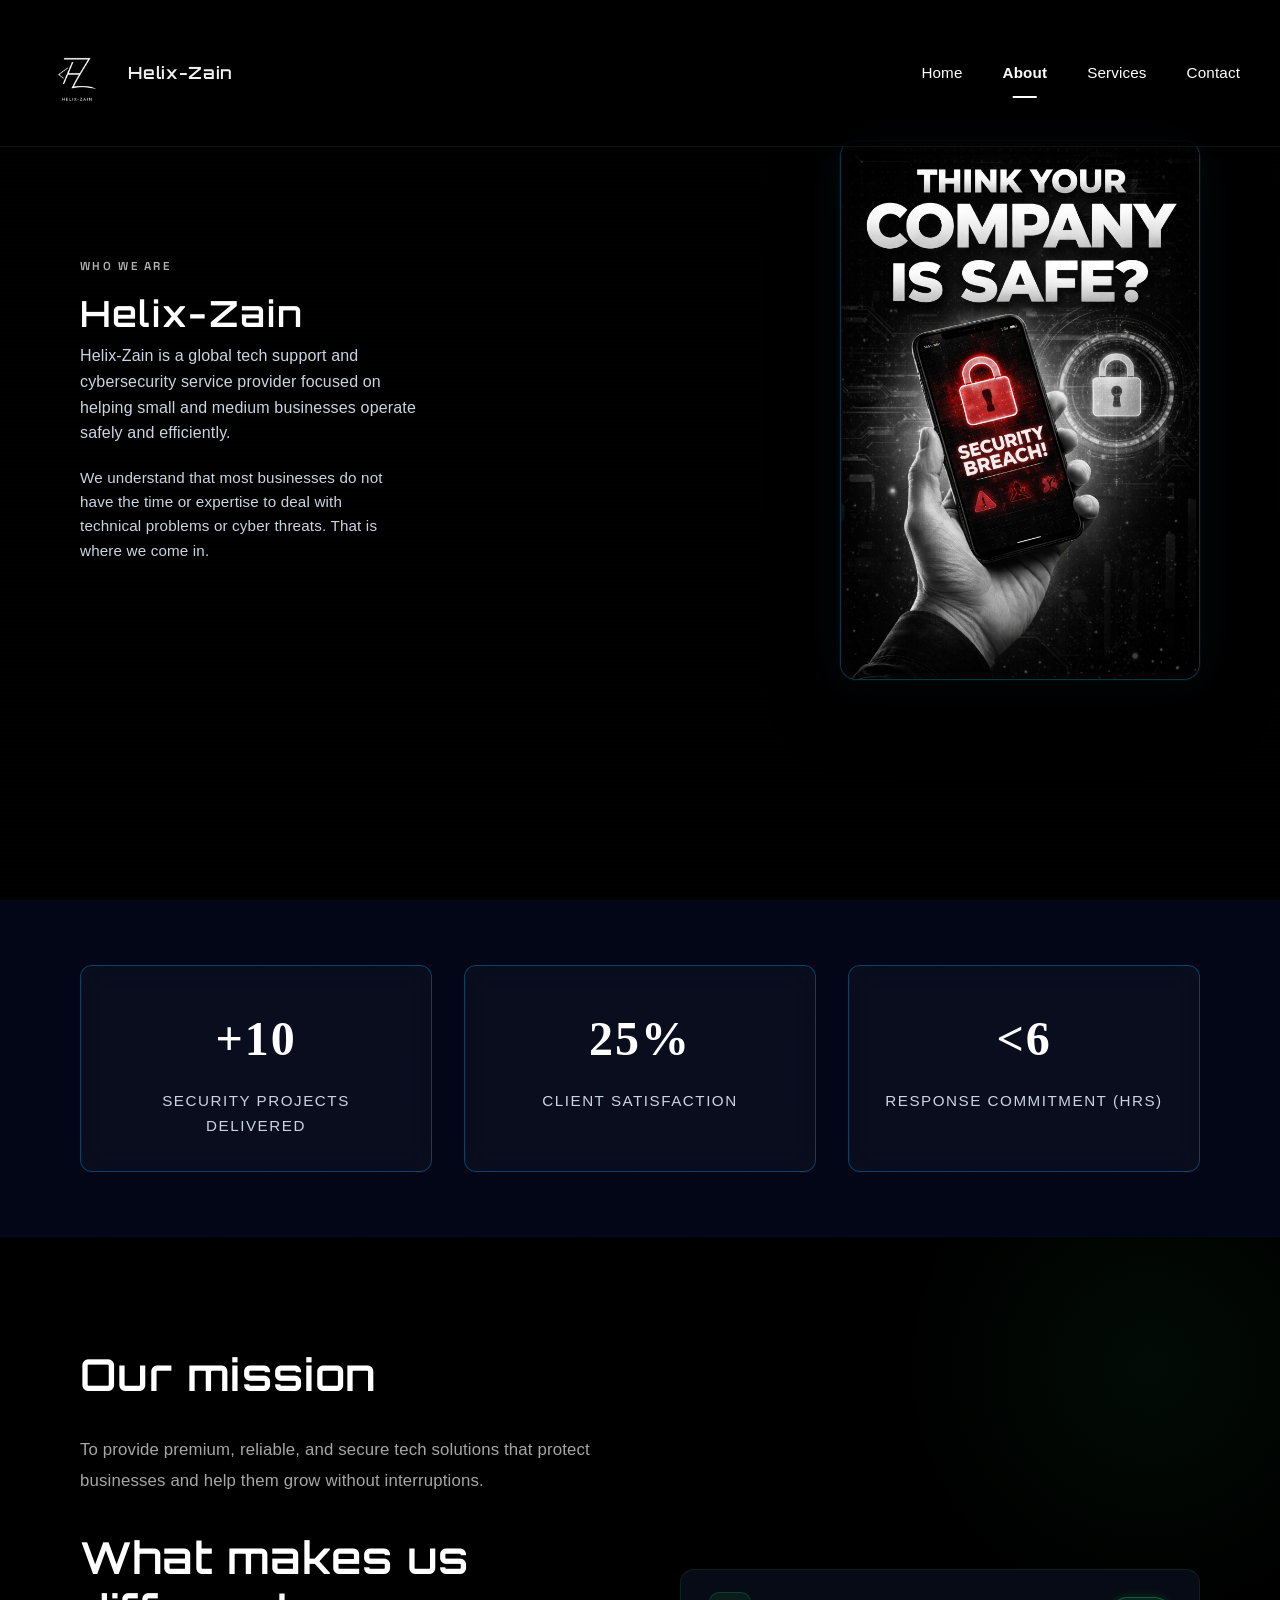
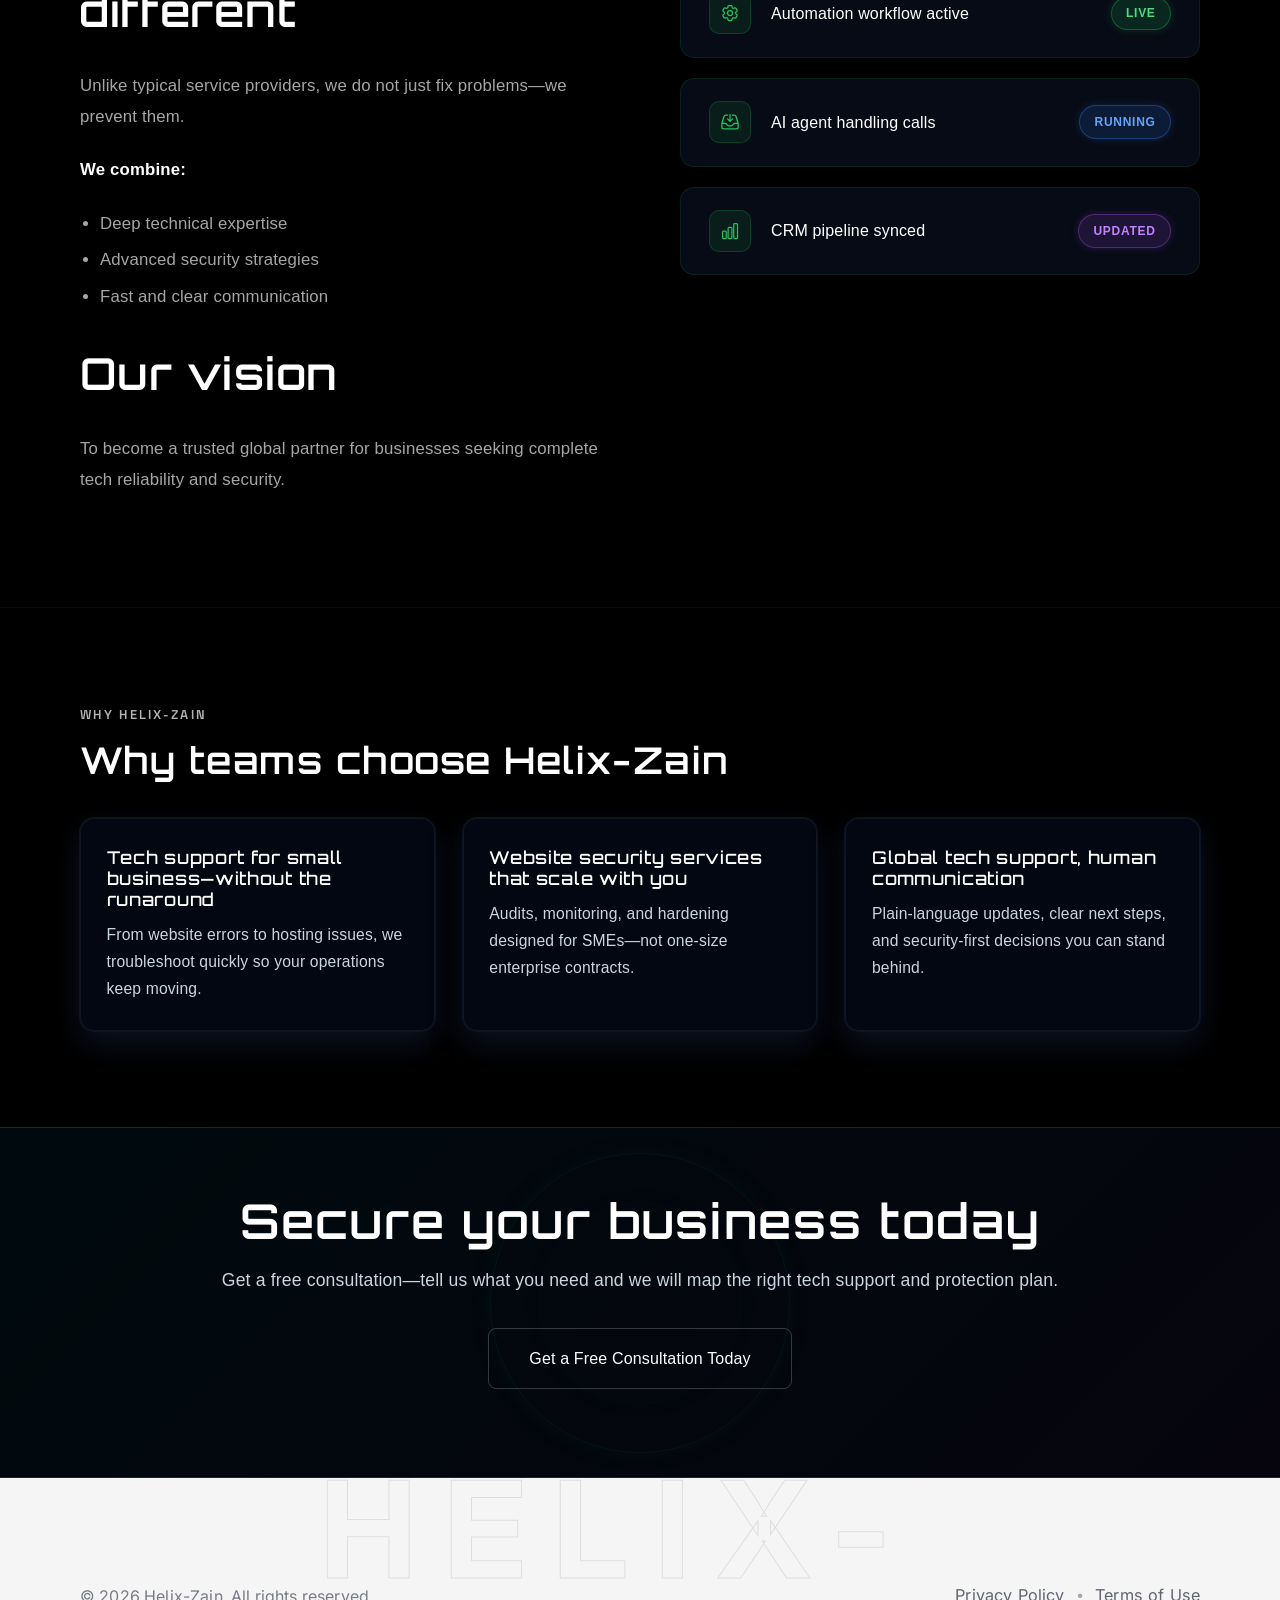
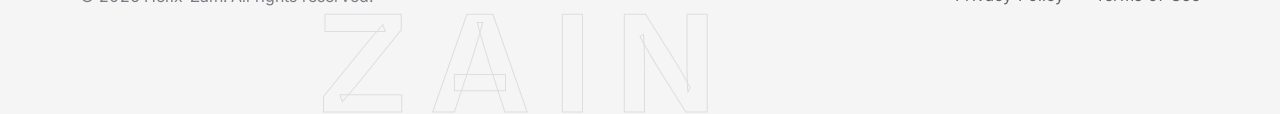
==== about.html @ 6a28cd6c "Initial commit" ====
<!DOCTYPE html>
<html lang="en">

<head>
    <meta charset="UTF-8">
    <meta name="viewport" content="width=device-width, initial-scale=1.0">
    <title>About Helix-Zain | Tech Support &amp; Cybersecurity for SMEs</title>
    <meta name="description" content="Helix-Zain is a global tech support and cybersecurity provider for small and medium businesses. Our mission: premium, reliable, secure tech solutions without interruptions.">
    <link rel="stylesheet" href="css/style.css">
    <link rel="preconnect" href="https://fonts.googleapis.com">
    <link rel="preconnect" href="https://fonts.gstatic.com" crossorigin>
    <link
        href="https://fonts.googleapis.com/css2?family=Orbitron:wght@400;500;600;700;800;900&family=Space+Grotesk:wght@300;400;500;600;700&family=Sora:wght@300;400;500;600;700;800&family=Inter:wght@300;400;500;600;700&family=Outfit:wght@300;400;500;600;700&display=swap"
        rel="stylesheet">
</head>

<body>
    <!-- Premium Navbar -->
    <nav class="navbar">
        <div class="nav-container">
            <a href="index.html" class="nav-logo" aria-label="HELIX-ZAIN — Home">
                <img src="images/helix-zain-logo-navbar.png" alt="" width="260" height="80" decoding="async" aria-hidden="true">
                <span class="nav-logo-text">Helix-Zain</span>
            </a>
            <ul class="nav-links">
                <li><a href="index.html">Home</a></li>
                <li><a href="about.html">About</a></li>
                <li><a href="services.html">Services</a></li>
                <li><a href="contact.html">Contact</a></li>
            </ul>
            <div class="hamburger">
                <span></span>
                <span></span>
                <span></span>
            </div>
        </div>
    </nav>

    <!-- Hero Section — split: quote + title (left) / reference visual (right) -->
    <section class="about-hero about-hero--split">
        <div class="about-hero-background"></div>
        <div class="particles-bg" id="particles"></div>
        <div class="scanlines"></div>
        <div class="container about-hero-split-container">
            <div class="about-hero-split-grid">
                <div class="about-hero-quote-col fade-in-up">
                    <h1 class="visually-hidden">About Helix-Zain — tech support and cybersecurity for small business</h1>
                    <p class="about-quote-label">Who we are</p>
                    <h2 class="about-hero-lead-title">Helix-Zain</h2>
                    <p class="about-quote-footnote about-who-lead">Helix-Zain is a global tech support and cybersecurity service provider focused on helping small and medium businesses operate safely and efficiently.</p>
                    <p class="about-quote-footnote">We understand that most businesses do not have the time or expertise to deal with technical problems or cyber threats. That is where we come in.</p>
                </div>
                <div class="about-hero-visual-col fade-in-up">
                    <figure class="about-hero-figure">
                        <img src="images/about-security-breach-hero.png"
                            alt="Hand holding a phone with a security alert—Helix-Zain helps SMBs stay protected and supported."
                            width="640" height="960" decoding="async">
                    </figure>
                </div>
            </div>
        </div>
    </section>

    <!-- Trust Metrics / Stats Section -->
    <section class="stats-section-navy">
        <div class="container">
            <div class="stats-row reveal">
                <div class="stat-box">
                    <div class="stat-number-large" data-target="40" data-prefix="+">0</div>
                    <div class="stat-label-large">Security Projects Delivered</div>
                </div>
                <div class="stat-box">
                    <div class="stat-number-large" data-target="98" data-suffix="%">0</div>
                    <div class="stat-label-large">Client Satisfaction</div>
                </div>
                <div class="stat-box">
                    <div class="stat-number-large" data-target="24" data-prefix="<">0</div>
                    <div class="stat-label-large">Response Commitment (hrs)</div>
                </div>
            </div>
        </div>
    </section>

    <!-- The Gap We Close Section -->
    <section class="gap-section reveal">
        <div class="container">
            <div class="gap-grid">
                <div class="gap-text">
                    <h2 class="gap-heading">Our mission</h2>
                    <p>To provide premium, reliable, and secure tech solutions that protect businesses and help them grow without interruptions.</p>
                    <h2 class="gap-heading gap-heading--spaced">What makes us different</h2>
                    <p>Unlike typical service providers, we do not just fix problems—we prevent them.</p>
                    <p><strong>We combine:</strong></p>
                    <ul class="about-different-list">
                        <li>Deep technical expertise</li>
                        <li>Advanced security strategies</li>
                        <li>Fast and clear communication</li>
                    </ul>
                    <h2 class="gap-heading gap-heading--spaced">Our vision</h2>
                    <p>To become a trusted global partner for businesses seeking complete tech reliability and security.</p>
                </div>
                <div class="gap-cards">
                    <div class="gap-status-card">
                        <div class="gap-status-icon">
                            <svg viewBox="0 0 24 24" fill="none" stroke="currentColor" stroke-width="1.5"><path stroke-linecap="round" stroke-linejoin="round" d="M9.594 3.94c.09-.542.56-.94 1.11-.94h2.593c.55 0 1.02.398 1.11.94l.213 1.281c.063.374.313.686.645.87.074.04.147.083.22.127.325.196.72.257 1.075.124l1.217-.456a1.125 1.125 0 0 1 1.37.49l1.296 2.247a1.125 1.125 0 0 1-.26 1.431l-1.003.827c-.293.241-.438.613-.43.992a7.723 7.723 0 0 1 0 .255c-.008.378.137.75.43.991l1.004.827c.424.35.534.955.26 1.43l-1.298 2.247a1.125 1.125 0 0 1-1.369.491l-1.217-.456c-.355-.133-.75-.072-1.076.124a6.47 6.47 0 0 1-.22.128c-.331.183-.581.495-.644.869l-.213 1.281c-.09.543-.56.94-1.11.94h-2.594c-.55 0-1.019-.398-1.11-.94l-.213-1.281c-.062-.374-.312-.686-.644-.87a6.52 6.52 0 0 1-.22-.127c-.325-.196-.72-.257-1.076-.124l-1.217.456a1.125 1.125 0 0 1-1.369-.49l-1.297-2.247a1.125 1.125 0 0 1 .26-1.431l1.004-.827c.292-.24.437-.613.43-.991a6.932 6.932 0 0 1 0-.255c.007-.38-.138-.751-.43-.992l-1.004-.827a1.125 1.125 0 0 1-.26-1.43l1.297-2.247a1.125 1.125 0 0 1 1.37-.491l1.216.456c.356.133.751.072 1.076-.124.072-.044.146-.086.22-.128.332-.183.582-.495.644-.869l.214-1.28Z"/><path stroke-linecap="round" stroke-linejoin="round" d="M15 12a3 3 0 1 1-6 0 3 3 0 0 1 6 0Z"/></svg>
                        </div>
                        <span class="gap-status-label">Automation workflow active</span>
                        <span class="gap-badge gap-badge-live">Live</span>
                    </div>
                    <div class="gap-status-card">
                        <div class="gap-status-icon">
                            <svg viewBox="0 0 24 24" fill="none" stroke="currentColor" stroke-width="1.5"><path stroke-linecap="round" stroke-linejoin="round" d="M9 3.75H6.912a2.25 2.25 0 0 0-2.15 1.588L2.35 13.177a2.25 2.25 0 0 0-.1.661V18a2.25 2.25 0 0 0 2.25 2.25h15A2.25 2.25 0 0 0 21.75 18v-4.162c0-.224-.034-.447-.1-.661L19.24 5.338a2.25 2.25 0 0 0-2.15-1.588H15M2.25 13.5h3.86a2.25 2.25 0 0 1 2.012 1.244l.256.512a2.25 2.25 0 0 0 2.013 1.244h3.218a2.25 2.25 0 0 0 2.013-1.244l.256-.512a2.25 2.25 0 0 1 2.013-1.244h3.859M12 3v8.25m0 0-3-3m3 3 3-3"/></svg>
                        </div>
                        <span class="gap-status-label">AI agent handling calls</span>
                        <span class="gap-badge gap-badge-running">Running</span>
                    </div>
                    <div class="gap-status-card">
                        <div class="gap-status-icon">
                            <svg viewBox="0 0 24 24" fill="none" stroke="currentColor" stroke-width="1.5"><path stroke-linecap="round" stroke-linejoin="round" d="M3 13.125C3 12.504 3.504 12 4.125 12h2.25c.621 0 1.125.504 1.125 1.125v6.75C7.5 20.496 6.996 21 6.375 21h-2.25A1.125 1.125 0 0 1 3 19.875v-6.75ZM9.75 8.625c0-.621.504-1.125 1.125-1.125h2.25c.621 0 1.125.504 1.125 1.125v11.25c0 .621-.504 1.125-1.125 1.125h-2.25a1.125 1.125 0 0 1-1.125-1.125V8.625ZM16.5 4.125c0-.621.504-1.125 1.125-1.125h2.25C20.496 3 21 3.504 21 4.125v15.75c0 .621-.504 1.125-1.125 1.125h-2.25a1.125 1.125 0 0 1-1.125-1.125V4.125Z"/></svg>
                        </div>
                        <span class="gap-status-label">CRM pipeline synced</span>
                        <span class="gap-badge gap-badge-updated">Updated</span>
                    </div>
                </div>
            </div>
        </div>
    </section>

    <!-- Why Helix-Zain Section -->
    <section class="about-section">
        <div class="container">
            <div class="why-helix-kicker">Why Helix-Zain</div>
            <h2 class="why-helix-heading">Why teams choose Helix-Zain</h2>
            <div class="why-helix-grid">
                <article class="why-helix-card">
                    <h3>Tech support for small business—without the runaround</h3>
                    <p>From website errors to hosting issues, we troubleshoot quickly so your operations keep moving.</p>
                </article>
                <article class="why-helix-card">
                    <h3>Website security services that scale with you</h3>
                    <p>Audits, monitoring, and hardening designed for SMEs—not one-size enterprise contracts.</p>
                </article>
                <article class="why-helix-card">
                    <h3>Global tech support, human communication</h3>
                    <p>Plain-language updates, clear next steps, and security-first decisions you can stand behind.</p>
                </article>
            </div>
        </div>
    </section>

    <!-- Final CTA Section -->
    <section class="about-cta-section">
        <div class="hologram-ring"></div>
        <div class="container">
            <div class="about-cta-content reveal">
                <h2>Secure your business today</h2>
                <p>Get a free consultation—tell us what you need and we will map the right tech support and protection plan.</p>
                <div class="cta-buttons">
                    <a href="contact.html" class="cta-primary">Get a Free Consultation Today</a>
                </div>
            </div>
        </div>
    </section>

    <!-- Footer -->
    <footer class="footer">
        <div class="container">
            <div class="footer-content">
                <div class="footer-left">© 2026 Helix-Zain. All rights reserved.</div>
                <div class="footer-links">
                    <a href="privacy-policy.html">Privacy Policy</a>
                    <span class="footer-separator">•</span>
                    <a href="terms-of-use.html">Terms of Use</a>
                </div>
            </div>
        </div>
    </footer>

    <script src="js/script.js"></script>
    <script>
        // Create particles
        const particlesContainer = document.getElementById('particles');
        if (particlesContainer) {
            for (let i = 0; i < 50; i++) {
                const particle = document.createElement('div');
                particle.className = 'particle';
                particle.style.left = Math.random() * 100 + '%';
                particle.style.top = Math.random() * 100 + '%';
                particle.style.animationDelay = Math.random() * 15 + 's';
                particle.style.animationDuration = (10 + Math.random() * 10) + 's';
                particlesContainer.appendChild(particle);
            }
        }

        // Navbar scroll effect
        window.addEventListener('scroll', function () {
            const navbar = document.querySelector('.navbar');
            if (window.scrollY > 50) {
                navbar.classList.add('scrolled');
            } else {
                navbar.classList.remove('scrolled');
            }
        });

        // Reveal animations
        const reveals = document.querySelectorAll('.reveal');
        const revealObserver = new IntersectionObserver((entries) => {
            entries.forEach(entry => {
                if (entry.isIntersecting) {
                    entry.target.classList.add('active');
                }
            });
        }, { threshold: 0.1 });
        reveals.forEach(reveal => revealObserver.observe(reveal));

        // Set active nav item based on current page
        function setActiveNavItem() {
            const pathname = window.location.pathname;
            const currentPath = pathname.split('/').pop() || '';

            // Handle root path
            const isRoot = pathname === '/' || currentPath === '' || currentPath === 'index.html';

            const navLinks = document.querySelectorAll('.nav-links a');
            navLinks.forEach(link => {
                link.classList.remove('active');
                const href = link.getAttribute('href');

                // Remove .html extension for comparison
                const hrefPath = href.replace('.html', '');
                const currentPathClean = currentPath.replace('.html', '');

                // Check if this link matches current page
                if (isRoot && (href === 'index.html' || href === '/' || hrefPath === '')) {
                    link.classList.add('active');
                } else if (!isRoot && (hrefPath === currentPathClean || href === currentPath)) {
                    link.classList.add('active');
                }
            });
        }

        // Run on page load
        setActiveNavItem();
    </script>
</body>

</html>
---- css/style.css ----
/* ====================================================================
   HELIX-ZAIN — DARK CYBER THEME DESIGN SYSTEM
   Premium Futuristic AI/Cybersecurity Interface
   ==================================================================== */

/* ===== RESET & BASE ===== */
* {
    margin: 0;
    padding: 0;
    box-sizing: border-box;
}

:root {
    /* Background Colors */
    --bg-primary: #000000;
    --bg-secondary: #020617;
    --bg-glass: rgba(255, 255, 255, 0.03);
    --bg-glass-hover: rgba(255, 255, 255, 0.05);
    
    /* Accent Color - Premium Blackish Green */
    --accent-navy: #0a3d2a;
    --accent-navy-alt: #0d4a35;
    --accent-green: #22c55e;
    --accent-green-dark: #0a3d2a;
    
    /* Text Colors */
    --text-primary: #ffffff;
    --text-secondary: #cbd5e1;
    --text-muted: rgba(255, 255, 255, 0.7);
    
    /* Effects */
    --blur-glass: blur(16px);
    --border-subtle: 1px;
    --transition: all 0.4s cubic-bezier(0.4, 0, 0.2, 1);
    --transition-fast: all 0.2s ease;
}

/* ===== TYPOGRAPHY ===== */
@import url('https://fonts.googleapis.com/css2?family=Cinzel:wght@400;500;600;700&family=Manrope:wght@300;400;500;600;700&display=swap');

body {
    font-family: 'Manrope', sans-serif;
    background: var(--bg-primary);
    color: var(--text-primary);
    line-height: 1.7;
    overflow-x: hidden;
    min-height: 100vh;
    position: relative;
    font-weight: 400;
    letter-spacing: 0.01em;
}

/* Background Effects - Subtle grid */
body::before {
    content: '';
    position: fixed;
    top: 0;
    left: 0;
    width: 100%;
    height: 100%;
    background-image: 
        linear-gradient(rgba(10, 61, 42, 0.1) 1px, transparent 1px),
        linear-gradient(90deg, rgba(10, 61, 42, 0.1) 1px, transparent 1px);
    background-size: 50px 50px;
    pointer-events: none;
    z-index: 0;
    opacity: 0.2;
}

body::after {
    display: none;
}

h1, h2, h3, h4, h5, h6 {
    font-family: 'Orbitron', 'Space Grotesk', sans-serif;
    font-weight: 500;
    line-height: 1.2;
    letter-spacing: 0.04em;
    color: #ffffff;
}

h1 {
    font-size: clamp(2.5rem, 5vw, 4.5rem);
    font-weight: 600;
}

h2 {
    font-size: clamp(2rem, 4vw, 3rem);
    font-weight: 600;
}

h3 {
    font-size: clamp(1.5rem, 3vw, 2rem);
    font-weight: 500;
}

h4 {
    font-weight: 500;
}

.container {
    max-width: 1200px;
    margin: 0 auto;
    padding: 0 40px;
    position: relative;
    z-index: 1;
}

/* ===== NAVBAR ===== */
.navbar {
    position: fixed;
    top: 0;
    width: 100%;
    background: rgba(0, 0, 0, 0.55);
    backdrop-filter: blur(12px) saturate(120%);
    -webkit-backdrop-filter: blur(12px) saturate(120%);
    border-bottom: 1px solid rgba(10, 61, 42, 0.35);
    box-shadow: 0 8px 30px rgba(0, 0, 0, 0.6);
    z-index: 1000;
    transition: var(--transition);
    overflow: visible;
}

.navbar.scrolled {
    background: rgba(0, 0, 0, 0.65);
    box-shadow: 0 8px 30px rgba(0, 0, 0, 0.7);
}

.nav-container {
    display: flex;
    justify-content: space-between;
    align-items: center;
    padding: 2rem 40px;
    max-width: 1400px;
    margin: 0 auto;
    overflow: visible;
    min-height: 88px;
}

.nav-logo {
    display: inline-flex;
    align-items: center;
    gap: 0.65rem;
    flex-shrink: 0;
    line-height: 0;
    text-decoration: none;
    transition: var(--transition);
    margin-left: -4px;
}

.nav-logo-text {
    font-family: 'Orbitron', 'Cinzel', sans-serif;
    font-weight: 600;
    font-size: 1.05rem;
    letter-spacing: 0.04em;
    color: rgba(255, 255, 255, 0.95);
    line-height: 1.2;
    white-space: nowrap;
}

.nav-logo:hover {
    opacity: 0.9;
}

.nav-logo:focus-visible {
    outline: 2px solid rgba(255, 255, 255, 0.5);
    outline-offset: 4px;
    border-radius: 4px;
}

.nav-logo img {
    display: block;
    height: 82px;
    width: auto;
    max-width: min(470px, 76vw);
    object-fit: contain;
    object-position: left center;
    /* Navy/blue asset → solid white on dark navbar */
    filter: brightness(0) invert(1);
}

.nav-links {
    display: flex;
    list-style: none;
    gap: 2.5rem;
    overflow: visible;
}

.nav-links a,
.nav-links a:link,
.nav-links a:visited {
    color: #ffffff;
    text-decoration: none;
    font-family: 'Manrope', sans-serif;
    font-weight: 500;
    font-size: 0.95rem;
    letter-spacing: 0.01em;
    transition: color 0.3s ease;
    position: relative;
    padding: 0.5rem 0;
    display: inline-block;
}

/* Inactive nav items - no underline */
.nav-links a::after {
    content: '';
    position: absolute;
    width: 0;
    height: 0;
    left: 50%;
    transform: translateX(-50%);
    bottom: 0;
    background: transparent;
    transition: all 0.3s ease;
}

/* Active nav item - white with thin white underline */
.nav-links a.active {
    color: #ffffff;
    font-weight: 600;
    position: relative;
}

/* Active nav item underline - ultra-premium style */
.nav-links a.active::after {
    content: '';
    position: absolute;
    width: 55%;
    height: 2px;
    left: 50%;
    transform: translateX(-50%) scaleX(1);
    bottom: -4px;
    background: #ffffff;
    animation: underlineIn 0.3s ease;
}

@keyframes underlineIn {
    from {
        transform: translateX(-50%) scaleX(0);
    }
    to {
        transform: translateX(-50%) scaleX(1);
    }
}

/* Hover state - text transitions to white (non-active) */
.nav-links a:hover:not(.active) {
    color: #ffffff;
}

/* Active item hover - maintain active state */
.nav-links a.active:hover {
    color: #ffffff;
}

.hamburger {
    display: none;
    flex-direction: column;
    cursor: pointer;
    gap: 5px;
}

.hamburger span {
    width: 25px;
    height: 2px;
    background: var(--text-primary);
    transition: var(--transition);
}

.hamburger.active span:nth-child(1) {
    transform: rotate(45deg) translate(6px, 6px);
    background: var(--text-primary);
}

.hamburger.active span:nth-child(2) {
    opacity: 0;
}

.hamburger.active span:nth-child(3) {
    transform: rotate(-45deg) translate(7px, -7px);
    background: var(--text-primary);
}

/* ===== HERO SECTIONS ===== */
.home-hero, .about-hero, .services-hero, .page-hero, .start-project-hero {
    min-height: 100vh;
    display: flex;
    align-items: center;
    justify-content: center;
    position: relative;
    padding: 130px 0 80px;
    overflow: hidden;
}

.home-hero-background, .about-hero-background, .services-hero-background, .start-project-hero-background {
    position: absolute;
    top: 0;
    left: 0;
    width: 100%;
    height: 100%;
    background: var(--bg-primary);
    z-index: 0;
}


/* Scanlines Effect - Subtle */
.scanlines {
    position: absolute;
    top: 0;
    left: 0;
    width: 100%;
    height: 100%;
    background: repeating-linear-gradient(
        0deg,
        transparent,
        transparent 2px,
        rgba(10, 61, 42, 0.05) 2px,
        rgba(10, 61, 42, 0.05) 4px
    );
    pointer-events: none;
    z-index: 2;
    animation: scanlineMove 8s linear infinite;
    opacity: 0.3;
}

@keyframes scanlineMove {
    0% { transform: translateY(0); }
    100% { transform: translateY(20px); }
}

/* 3D Hologram Sphere */
.hologram-sphere {
    position: absolute;
    left: 50%;
    top: 50%;
    transform: translate(-50%, -50%);
    width: 400px;
    height: 400px;
    z-index: 1;
    opacity: 1;
}

.hologram-sphere::before {
    content: '';
    position: absolute;
    width: 100%;
    height: 100%;
    border-radius: 50%;
    border: 2px solid rgba(255, 253, 245, 0.4);
    box-shadow: 0 0 50px rgba(255, 253, 245, 0.3), 0 0 100px rgba(255, 253, 245, 0.15);
    animation: rotate3d 30s linear infinite;
    opacity: 1;
}

.hologram-sphere::after {
    content: '';
    position: absolute;
    width: 100%;
    height: 100%;
    border-radius: 50%;
    border: 2px solid rgba(255, 253, 245, 0.35);
    box-shadow: 0 0 45px rgba(255, 253, 245, 0.25), 0 0 90px rgba(255, 253, 245, 0.12);
    animation: rotate3d 25s linear infinite reverse;
    transform: rotateX(60deg);
    opacity: 1;
}

@keyframes rotate3d {
    0% { transform: rotateY(0deg) rotateX(0deg); }
    100% { transform: rotateY(360deg) rotateX(360deg); }
}

.home-hero-content, .about-hero h1, .services-hero h1, .page-hero h1, .start-project-hero-content {
    position: relative;
    z-index: 3;
    text-align: center;
    max-width: 900px;
    margin: 0 auto;
}

.home-hero h1, .about-hero h1, .services-hero h1, .page-hero h1, .start-project-hero-content h1 {
    color: var(--text-primary);
    margin-bottom: 2rem;
    text-shadow: none;
}

/* Hero quote + signature: main line reads as the message; line below as someone named “safe hands” */
.home-hero-title {
    display: flex;
    flex-direction: column;
    align-items: center;
    gap: 0.35em;
}

.home-hero-headline {
    display: block;
}

.home-hero-attribution {
    display: block;
    align-self: flex-end;
    max-width: 100%;
    padding-right: clamp(0px, 4vw, 1.5rem);
    font-family: 'Space Grotesk', 'Inter', sans-serif;
    font-size: max(0.72rem, 0.34em);
    font-style: italic;
    font-weight: 500;
    letter-spacing: 0.06em;
    line-height: 1.35;
    color: rgba(255, 255, 255, 0.78);
    text-shadow: none;
}

.home-service-bullets {
    grid-template-columns: 1fr;
    margin-top: 1.25rem;
}

.home-why-choose-section {
    text-align: center;
}

.home-why-choose-list {
    max-width: 34rem;
    margin: 1.5rem auto 0;
    padding: 0;
    list-style: none;
    text-align: left;
}

.home-why-choose-list li {
    position: relative;
    padding: 0.75rem 0 0.75rem 2rem;
    color: var(--text-secondary);
    font-size: 1rem;
    line-height: 1.5;
    font-family: 'Space Grotesk', 'Inter', sans-serif;
    background: none;
    border: none;
}

.home-why-choose-list li::before {
    content: '✔';
    position: absolute;
    left: 0;
    color: rgba(0, 194, 255, 0.85);
    font-size: 0.95rem;
}

.home-hero-subtitle, .about-hero-subtitle, .services-hero-subtitle, .page-subtitle, .start-project-hero-subtitle {
    font-size: clamp(1.1rem, 2vw, 1.5rem);
    color: var(--text-muted);
    font-weight: 400;
    margin-bottom: 3rem;
    line-height: 1.6;
}

.home-hero-buttons {
    display: flex;
    gap: 1.5rem;
    justify-content: center;
    flex-wrap: wrap;
    margin-top: 2rem;
}

/* ===== BUTTONS ===== */
.cta-primary, .submit-btn, .start-project-submit-btn {
    display: inline-block;
    padding: 1rem 2.5rem;
    background: transparent;
    color: var(--text-primary);
    text-decoration: none;
    font-family: 'Manrope', sans-serif;
    font-weight: 500;
    font-size: 1rem;
    letter-spacing: 0.01em;
    border-radius: 8px;
    border: 1px solid rgba(255, 255, 255, 0.2);
    box-shadow: none;
    transition: var(--transition);
    position: relative;
    overflow: hidden;
    cursor: pointer;
}

.service-btn {
    display: inline-block;
    padding: 1rem 2.5rem;
    background: var(--bg-glass);
    backdrop-filter: var(--blur-glass);
    -webkit-backdrop-filter: var(--blur-glass);
    color: var(--text-primary);
    text-decoration: none;
    font-family: 'Manrope', sans-serif;
    font-weight: 500;
    font-size: 1rem;
    letter-spacing: 0.01em;
    border-radius: 8px;
    border: 1px solid rgba(10, 26, 47, 0.3);
    box-shadow: none;
    transition: var(--transition);
    position: relative;
    overflow: hidden;
    cursor: pointer;
    text-align: center;
    margin: 0 auto;
}

.cta-primary::before, .submit-btn::before, .start-project-submit-btn::before {
    content: '';
    position: absolute;
    top: 50%;
    left: 50%;
    width: 0;
    height: 0;
    border-radius: 50%;
    background: rgba(255, 255, 255, 0.3);
    transform: translate(-50%, -50%);
    transition: width 0.6s, height 0.6s;
}

.cta-primary:hover::before, .submit-btn:hover::before, .start-project-submit-btn:hover::before {
    width: 300px;
    height: 300px;
}

.service-btn::before {
    content: '';
    position: absolute;
    top: 0;
    left: -100%;
    width: 100%;
    height: 100%;
    background: linear-gradient(90deg, transparent, rgba(0, 194, 255, 0.2), transparent);
    transition: left 0.5s;
}

.service-btn:hover::before {
    left: 100%;
}

.cta-primary:hover, .submit-btn:hover, .start-project-submit-btn:hover {
    transform: translateY(-2px);
    background: var(--accent-navy);
    border-color: var(--accent-navy);
    box-shadow: 0 4px 20px rgba(0, 0, 0, 0.3);
}

.service-btn:hover {
    transform: translateY(-2px);
    background: var(--bg-glass-hover);
    border-color: var(--neon-blue);
    box-shadow: 
        0 0 30px rgba(0, 194, 255, 0.15),
        0 0 60px rgba(0, 194, 255, 0.08),
        0 10px 30px rgba(0, 0, 0, 0.2),
        inset 0 0 30px rgba(0, 194, 255, 0.04);
}

.cta-secondary {
    display: inline-block;
    padding: 1rem 2.5rem;
    background: transparent;
    color: var(--text-primary);
    text-decoration: none;
    font-family: 'Manrope', sans-serif;
    font-weight: 500;
    font-size: 1rem;
    letter-spacing: 0.01em;
    border-radius: 8px;
    border: 1px solid rgba(255, 255, 255, 0.2);
    box-shadow: none;
    transition: var(--transition);
    position: relative;
    overflow: hidden;
}

.cta-secondary::before {
    display: none;
}

.cta-secondary:hover {
    background: transparent;
    border-color: var(--accent-navy);
    box-shadow: none;
    transform: translateY(-2px);
}

/* ===== GLASS CARDS ===== */
.glass-card, .value-card, .service-category-card, .tech-item {
    background: var(--bg-secondary);
    backdrop-filter: var(--blur-glass);
    -webkit-backdrop-filter: var(--blur-glass);
    border: 1px solid rgba(10, 26, 47, 0.3);
    border-radius: 16px;
    padding: 1rem;
    transition: var(--transition);
    position: relative;
    overflow: hidden;
}

.glass-card::before, .value-card::before {
    display: none;
}

.glass-card::after, .value-card::after, .service-category-card::after, .tech-item::after {
    content: '';
    position: absolute;
    top: -2px;
    left: -2px;
    right: -2px;
    bottom: -2px;
    border-radius: 16px;
    padding: 2px;
background: linear-gradient(45deg, 
        rgba(10, 35, 20, 0) 0%,
        rgba(10, 35, 20, 0) 25%,
        rgba(10, 35, 20, 0.8) 50%,
        rgba(10, 35, 20, 0) 75%,
        rgba(10, 35, 20, 0) 100%);
    -webkit-mask: linear-gradient(#fff 0 0) content-box, linear-gradient(#fff 0 0);
    -webkit-mask-composite: xor;
    mask: linear-gradient(#fff 0 0) content-box, linear-gradient(#fff 0 0);
    mask-composite: exclude;
    opacity: 0;
    transition: opacity 0.8s ease-in-out;
    pointer-events: none;
    z-index: 0;
    animation: none;
}

.glass-card:hover::after, .value-card:hover::after, .service-category-card:hover::after {
    opacity: 1;
    animation: greenGlowEdge 2s ease-in-out infinite 0.9s;
}

.tech-item:hover::after {
    opacity: 0;
    animation: none;
}

@keyframes greenGlowEdge {
    0% {
    background: linear-gradient(45deg, 
        rgba(255, 255, 255, 0.4) 0%,
        rgba(255, 255, 255, 0) 25%,
        rgba(255, 255, 255, 0) 50%,
        rgba(255, 255, 255, 0) 75%,
        rgba(255, 255, 255, 0) 100%);
}
    25% {
        background: linear-gradient(45deg, 
            rgba(255, 255, 255, 0) 0%,
            rgba(255, 255, 255, 0.4) 25%,
            rgba(255, 255, 255, 0) 50%,
            rgba(255, 255, 255, 0) 75%,
            rgba(255, 255, 255, 0) 100%);
    }
    50% {
        background: linear-gradient(45deg, 
            rgba(255, 255, 255, 0) 0%,
            rgba(255, 255, 255, 0) 25%,
            rgba(255, 255, 255, 0.4) 50%,
            rgba(255, 255, 255, 0) 75%,
            rgba(255, 255, 255, 0) 100%);
    }
    75% {
        background: linear-gradient(45deg, 
            rgba(255, 255, 255, 0) 0%,
            rgba(255, 255, 255, 0) 25%,
            rgba(255, 255, 255, 0) 50%,
            rgba(255, 255, 255, 0.4) 75%,
            rgba(255, 255, 255, 0) 100%);
    }
    100% {
        background: linear-gradient(45deg, 
            rgba(255, 255, 255, 0.4) 0%,
            rgba(255, 255, 255, 0) 25%,
            rgba(255, 255, 255, 0) 50%,
            rgba(255, 255, 255, 0) 75%,
            rgba(255, 255, 255, 0) 100%);
    }
}

.glass-card:hover, .value-card:hover, .service-category-card:hover {
    transform: translateY(-5px) scale(1.02);
    border-color: rgba(255, 255, 255, 0.3);
    box-shadow: 0 10px 40px rgba(0, 0, 0, 0.3),
                0 0 30px rgba(255, 255, 255, 0.2),
                0 0 60px rgba(255, 255, 255, 0.15),
                0 0 90px rgba(255, 255, 255, 0.08),
                inset 0 0 30px rgba(255, 255, 255, 0.07);
    transition: transform 0.3s ease,
                border-color 0.8s ease-in-out,
                box-shadow 0.8s ease-in-out;
    animation: greenGlowPulse 2s ease-in-out infinite 0.9s;
}

.tech-item:hover {
    transform: translateY(-5px) scale(1.02);
    border-color: transparent;
    box-shadow: none;
    transition: transform 0.3s ease;
    animation: none;
}

@keyframes greenGlowPulse {
    0%, 100% {
        box-shadow: 0 10px 40px rgba(0, 0, 0, 0.3),
                    0 0 30px rgba(255, 255, 255, 0.2),
                    0 0 60px rgba(255, 255, 255, 0.15),
                    0 0 90px rgba(255, 255, 255, 0.08),
                    inset 0 0 30px rgba(255, 255, 255, 0.07);
    }
    50% {
        box-shadow: 0 10px 40px rgba(0, 0, 0, 0.3),
                    0 0 40px rgba(255, 255, 255, 0.3),
                    0 0 80px rgba(255, 255, 255, 0.2),
                    0 0 120px rgba(255, 255, 255, 0.1),
                    inset 0 0 40px rgba(255, 255, 255, 0.08);
    }
}

.glass-card > *, .value-card > * {
    position: relative;
    z-index: 1;
}

/* Hologram Pattern Overlay - Hidden for case study cards */
.home-case-study-card .hologram-pattern {
    display: none;
}

/* Hologram Pattern Overlay - For other cards */
.hologram-pattern {
    position: absolute;
    top: 0;
    left: 0;
    width: 100%;
    height: 100%;
    background-image: 
        repeating-linear-gradient(0deg, transparent, transparent 2px, rgba(10, 61, 42, 0.05) 2px, rgba(10, 61, 42, 0.05) 4px),
        repeating-linear-gradient(90deg, transparent, transparent 2px, rgba(10, 61, 42, 0.05) 2px, rgba(10, 61, 42, 0.05) 4px);
    opacity: 0.3;
    pointer-events: none;
    z-index: 0;
}

/* ===== CREDIBILITY STRIP ===== */
.credibility-strip {
    width: 100%;
    padding: 2.5rem 0;
    position: relative;
    z-index: 2;
    background: #000000;
    display: block;
    clear: both;
}

.credibility-strip-content {
    display: grid;
    grid-template-columns: repeat(4, 1fr);
    gap: 0;
    align-items: center;
    max-width: 1200px;
    margin: 0 auto;
    padding: 0 1.5rem;
}

.credibility-item {
    font-family: 'Manrope', sans-serif;
    font-weight: 500;
    font-size: 1rem;
    letter-spacing: 0.02em;
    color: #ffffff;
    text-align: center;
    padding: 1.25rem 1.5rem;
    position: relative;
}

.credibility-item:not(:last-child)::after {
    content: '';
    position: absolute;
    right: 0;
    top: 50%;
    transform: translateY(-50%);
    width: 1px;
    height: 40%;
    background: rgba(15, 23, 42, 0.5);
}

/* Tablet: 2 items per row */
@media (max-width: 991px) {
    .credibility-strip {
        padding: 2rem 0;
    }
    
    .credibility-strip-content {
        grid-template-columns: repeat(2, 1fr);
    }
    
    .credibility-item::after {
        display: none;
    }
    
    .credibility-item:nth-child(1)::after,
    .credibility-item:nth-child(3)::after {
        display: block;
    }
}

/* Mobile: Stacked vertically */
@media (max-width: 767px) {
    .credibility-strip {
        padding: 2rem 0;
    }
    
    .credibility-strip-content {
        grid-template-columns: 1fr;
        padding: 0 1.5rem;
    }
    
    .credibility-item {
        padding: 1rem 1.5rem;
        text-align: left;
    }
    
    .credibility-item::after {
        display: none;
    }
    
    .credibility-item:not(:last-child) {
        border-bottom: 1px solid rgba(10, 61, 42, 0.3);
    }
}

/* ===== TRUST STRIP ===== */
.trust-strip {
    padding: 3rem 0;
    position: relative;
    z-index: 1;
}

.trust-strip-content {
    background: var(--bg-glass);
    backdrop-filter: var(--blur-glass);
    -webkit-backdrop-filter: var(--blur-glass);
    border: 1.5px solid rgba(0, 194, 255, 0.3);
    border-radius: 16px;
    padding: 2rem;
    display: flex;
    justify-content: space-between;
    align-items: center;
    flex-wrap: wrap;
    gap: 2rem;
}

.trust-strip-text {
    color: var(--text-secondary);
    font-size: 1.1rem;
}

.trust-count {
    color: var(--text-primary);
    font-family: 'Cinzel', serif;
    font-weight: 600;
    font-size: 1.5rem;
    letter-spacing: 0.04em;
    text-shadow: none;
}

@keyframes pulseNeon {
    0%, 100% {
        text-shadow: 0 0 20px var(--neon-blue);
        opacity: 1;
    }
    50% {
        text-shadow: 0 0 30px var(--neon-blue), 0 0 50px var(--neon-blue);
        opacity: 0.9;
    }
}

/* ===== CASE STUDIES / IMPACT CARDS ===== */
.home-case-studies-section {
    padding: 6rem 0;
    position: relative;
    z-index: 1;
}

.section-title {
    font-size: clamp(2rem, 4vw, 3rem);
    text-align: center;
    margin-bottom: 4rem;
    color: var(--text-primary);
    text-shadow: none;
}

.home-case-studies-grid {
    display: grid;
    grid-template-columns: repeat(auto-fit, minmax(300px, 1fr));
    gap: 2rem;
}

/* ===== ULTRA-PREMIUM GLASSMORPHISM CASE STUDY CARDS ===== */
.home-case-study-card {
    background: rgba(255, 255, 255, 0.04);
    backdrop-filter: blur(14px) saturate(120%);
    -webkit-backdrop-filter: blur(14px) saturate(120%);
    border: 1px solid rgba(15, 23, 42, 0.35);
    border-radius: 22px;
    padding: 1.5rem;
    transition: transform 300ms cubic-bezier(0.4, 0, 0.2, 1),
                box-shadow 300ms cubic-bezier(0.4, 0, 0.2, 1),
                border-color 300ms cubic-bezier(0.4, 0, 0.2, 1),
                background 300ms cubic-bezier(0.4, 0, 0.2, 1);
    position: relative;
    overflow: hidden;
    box-shadow: 0 20px 60px rgba(0, 0, 0, 0.7);
}

.home-case-study-card > * {
    position: relative;
    z-index: 1;
}

.home-case-study-card::after {
    content: '';
    position: absolute;
    top: -2px;
    left: -2px;
    right: -2px;
    bottom: -2px;
    border-radius: 22px;
    padding: 2px;
    background: linear-gradient(45deg, 
        rgba(255, 255, 255, 0) 0%,
        rgba(255, 255, 255, 0) 25%,
        rgba(255, 255, 255, 0.9) 50%,
        rgba(255, 255, 255, 0) 75%,
        rgba(255, 255, 255, 0) 100%);
    -webkit-mask: linear-gradient(#fff 0 0) content-box, linear-gradient(#fff 0 0);
    -webkit-mask-composite: xor;
    mask: linear-gradient(#fff 0 0) content-box, linear-gradient(#fff 0 0);
    mask-composite: exclude;
    opacity: 0;
    transition: opacity 0.8s ease-in-out;
    pointer-events: none;
    z-index: 0;
    animation: none;
}

.home-case-study-card:hover::after {
    opacity: 1;
    animation: greenGlowEdge 2s ease-in-out infinite 0.9s;
}

.home-case-study-card:hover {
    transform: translateY(-6px);
    border-color: rgba(255, 255, 255, 0.25);
    background: rgba(255, 255, 255, 0.03);
    box-shadow: 0 30px 80px rgba(0, 0, 0, 0.8),
                0 0 40px rgba(255, 253, 245, 0.05),
                0 0 80px rgba(255, 253, 245, 0.02),
                0 0 40px rgba(255, 255, 255, 0.25),
                0 0 80px rgba(255, 255, 255, 0.15),
                0 0 120px rgba(255, 255, 255, 0.1),
                inset 0 0 40px rgba(255, 255, 255, 0.07);
    transition: transform 300ms cubic-bezier(0.4, 0, 0.2, 1),
                box-shadow 0.8s ease-in-out,
                border-color 0.8s ease-in-out,
                background 300ms cubic-bezier(0.4, 0, 0.2, 1);
    animation: greenGlowPulse 2s ease-in-out infinite 0.9s;
}

.case-study-header h3 {
    font-family: 'Cinzel', serif;
    color: #ffffff;
    margin-bottom: 1.25rem;
    font-size: 1.5rem;
    font-weight: 500;
    letter-spacing: 0.04em;
}

.case-study-content {
    margin-bottom: 2rem;
}

.case-study-challenge, .case-study-solution {
    font-family: 'Manrope', sans-serif;
    color: var(--text-muted);
    margin-bottom: 0.75rem;
    font-size: 0.95rem;
    line-height: 1.6;
}

.case-study-result {
    display: flex;
    flex-direction: column;
    align-items: center;
    justify-content: center;
    padding: 2rem 1.5rem;
    background: rgba(255, 255, 255, 0.03);
    backdrop-filter: blur(14px) saturate(120%);
    -webkit-backdrop-filter: blur(14px) saturate(120%);
    border-radius: 16px;
    border: 1px solid rgba(15, 23, 42, 0.3);
    text-align: center;
}

.case-study-number {
    font-family: 'Cinzel', serif;
    font-size: 2.5rem;
    font-weight: 600;
    letter-spacing: 0.04em;
    color: #ffffff;
    text-shadow: none;
    margin-bottom: 0.5rem;
}

.case-study-label {
    font-family: 'Manrope', sans-serif;
    color: var(--text-muted);
    font-size: 0.9rem;
    text-transform: uppercase;
    letter-spacing: 0.1em;
    font-weight: 400;
}

/* ===== CTA SECTIONS ===== */
/* ===== CONSULTATION CTA SECTION ===== */
.consultation-cta-section {
    padding: 5rem 0;
    position: relative;
    z-index: 1;
    background: linear-gradient(135deg, #1a1a1a 0%, #2a2a2a 100%);
    border-top: 1px solid rgba(100, 100, 100, 0.3);
    border-bottom: 1px solid rgba(100, 100, 100, 0.3);
}

.consultation-cta-content {
    text-align: center;
    max-width: 700px;
    margin: 0 auto;
}

.consultation-cta-headline {
    font-family: 'Cinzel', serif;
    font-size: clamp(1.75rem, 3vw, 2.5rem);
    font-weight: 500;
    color: var(--text-primary);
    margin-bottom: 1rem;
    letter-spacing: 0.04em;
}

.consultation-cta-subtext {
    font-family: 'Manrope', sans-serif;
    font-size: 1.1rem;
    color: var(--text-secondary);
    margin-bottom: 2.5rem;
    line-height: 1.7;
    font-weight: 400;
}

.consultation-cta-buttons {
    display: flex;
    gap: 1.5rem;
    justify-content: center;
    flex-wrap: wrap;
}

.consultation-cta-buttons .cta-primary {
    background: rgba(0, 0, 0, 0.3);
    border: 2px solid rgba(255, 255, 255, 0.2);
    border-radius: 12px;
    padding: 1.25rem 3rem;
    font-size: 1.1rem;
    font-weight: 600;
    color: #ffffff;
    position: relative;
    box-shadow: none;
    transition: all 0.4s ease;
    text-transform: none;
    letter-spacing: 0.02em;
}

.consultation-cta-buttons .cta-primary::before {
    display: none;
}

.consultation-cta-buttons .cta-primary:hover {
    background: rgba(0, 0, 0, 0.3) !important;
    border-color: rgba(0, 194, 255, 0.3);
    box-shadow: 0 0 20px rgba(0, 194, 255, 0.1),
                0 0 40px rgba(0, 194, 255, 0.08),
                0 0 60px rgba(0, 194, 255, 0.05),
                0 0 80px rgba(0, 194, 255, 0.02);
    transform: translateY(-2px) scale(1.02);
}

@media (max-width: 767px) {
    .consultation-cta-section {
        padding: 4rem 0;
    }
    
    .consultation-cta-content {
        padding: 0 1.5rem;
    }
    
    .consultation-cta-buttons {
        flex-direction: column;
        align-items: center;
    }
    
    .consultation-cta-buttons .cta-primary,
    .consultation-cta-buttons .cta-secondary {
        width: 100%;
        max-width: 280px;
    }
}

.home-cta-section, .about-cta-section, .services-cta-section, .start-project-cta-section {
    padding: 4rem 0 5rem;
    position: relative;
    z-index: 1;
    background: linear-gradient(135deg, rgba(0, 194, 255, 0.05), rgba(122, 92, 255, 0.05));
    border-top: 1px solid rgba(0, 194, 255, 0.2);
    border-bottom: 1px solid rgba(0, 194, 255, 0.2);
}

.home-cta-content, .about-cta-content, .services-cta-content, .start-project-cta-content {
    text-align: center;
}

.home-cta-content h2, .about-cta-content h2, .services-cta-content h2, .start-project-cta-content h2 {
    margin-bottom: 1rem;
    color: var(--text-primary);
}

.home-cta-content p, .about-cta-content p, .services-cta-content p {
    color: var(--text-secondary);
    margin-bottom: 2rem;
    font-size: 1.1rem;
}

.home-cta-buttons, .about-cta-buttons, .services-cta-buttons, .start-project-cta-buttons {
    display: flex;
    gap: 1.5rem;
    justify-content: center;
    flex-wrap: wrap;
}

/* Hologram Ring Animation */
.hologram-ring {
    position: absolute;
    top: 50%;
    left: 50%;
    transform: translate(-50%, -50%);
    width: 300px;
    height: 300px;
    border: 1px solid rgba(10, 61, 42, 0.25);
    border-radius: 50%;
    opacity: 1;
    box-shadow: 0 0 20px rgba(10, 61, 42, 0.15);
    animation: ringPulse 8s ease-in-out infinite;
    pointer-events: none;
}

.hologram-ring::before {
    content: '';
    position: absolute;
    top: 50%;
    left: 50%;
    transform: translate(-50%, -50%);
    width: 200px;
    height: 200px;
    border: 1px solid rgba(15, 23, 42, 0.2);
    border-radius: 50%;
    box-shadow: 0 0 15px rgba(15, 23, 42, 0.1);
    animation: ringPulse 8s ease-in-out infinite 0.5s;
}

@keyframes ringPulse {
    0%, 100% {
        transform: translate(-50%, -50%) scale(1);
        opacity: 1;
    }
    50% {
        transform: translate(-50%, -50%) scale(1.05);
        opacity: 0.8;
    }
}

/* ===== ABOUT PAGE ===== */
/* About hero — two columns: ethical quote (left) + reference visual (right) */
.about-hero.about-hero--split {
    align-items: flex-start;
    padding-top: 140px;
    padding-bottom: 4rem;
}

.about-hero-split-container {
    position: relative;
    z-index: 3;
    width: 100%;
}

.about-hero-split-grid {
    display: grid;
    grid-template-columns: minmax(0, 1fr) minmax(0, 1fr);
    gap: clamp(2rem, 5vw, 4rem);
    align-items: center;
    max-width: 1120px;
    margin: 0 auto;
}

.about-hero-quote-col {
    text-align: left;
}

.about-quote-label {
    font-family: 'Space Grotesk', 'Inter', sans-serif;
    font-size: 0.72rem;
    font-weight: 600;
    letter-spacing: 0.2em;
    text-transform: uppercase;
    color: var(--text-muted);
    margin: 0 0 1rem;
}

.about-ethical-quote {
    margin: 0;
    padding: 0 0 0 1.35rem;
    border-left: 3px solid rgba(0, 194, 255, 0.85);
    box-shadow: inset 3px 0 0 0 rgba(0, 194, 255, 0.15);
}

.about-ethical-quote p {
    margin: 0 0 1rem;
    font-family: 'Sora', 'Outfit', sans-serif;
    font-size: clamp(1.2rem, 2.4vw, 1.65rem);
    font-weight: 500;
    line-height: 1.45;
    color: var(--text-primary);
}

.about-ethical-quote footer {
    font-family: 'Inter', 'Space Grotesk', sans-serif;
    font-size: 0.95rem;
    font-style: normal;
    color: var(--text-muted);
    line-height: 1.5;
}

.about-quote-footnote {
    margin: 1.25rem 0 0;
    font-size: 0.95rem;
    line-height: 1.6;
    color: var(--text-secondary);
    max-width: 38ch;
}

.about-hero-lead-title {
    font-family: 'Orbitron', 'Space Grotesk', sans-serif;
    font-size: clamp(1.75rem, 4vw, 2.25rem);
    font-weight: 600;
    color: var(--text-primary);
    margin: 0.35rem 0 0.5rem;
    letter-spacing: 0.04em;
}

.about-who-lead {
    margin-top: 0.5rem;
    font-size: 1rem;
}

.about-different-list {
    margin: 0 0 1.4rem;
    padding-left: 1.25rem;
    font-family: 'Manrope', sans-serif;
    font-size: 1.05rem;
    color: rgba(255, 255, 255, 0.65);
    line-height: 1.85;
}

.about-different-list li {
    margin-bottom: 0.35rem;
}

.gap-heading--spaced {
    margin-top: 2.25rem;
}

.about-hero-visual-col {
    position: relative;
}

.about-hero-figure {
    margin: 0;
    max-width: 360px;
    margin-left: auto;
    margin-right: 0;
    border-radius: 16px;
    overflow: hidden;
    background: rgba(15, 23, 42, 0.6);
    border: 1px solid rgba(0, 194, 255, 0.22);
    box-shadow:
        0 24px 64px rgba(0, 0, 0, 0.55),
        0 0 0 1px rgba(255, 255, 255, 0.04),
        0 0 48px rgba(0, 194, 255, 0.08);
}

.about-hero-figure img {
    display: block;
    width: 100%;
    height: auto;
    vertical-align: middle;
    object-fit: cover;
}

@media (max-width: 900px) {
    .about-hero-split-grid {
        grid-template-columns: 1fr;
        gap: 2.5rem;
    }

    .about-hero-visual-col {
        max-width: 320px;
        margin-left: auto;
        margin-right: auto;
    }

    .about-quote-footnote {
        max-width: none;
    }
}

.about-section {
    padding: 6rem 0;
    position: relative;
    z-index: 1;
}

.about-section.alt-bg {
    background: rgba(0, 194, 255, 0.02);
}

.founder-section {
    padding: 6rem 0;
    position: relative;
    z-index: 1;
}

.founder-content {
    display: grid;
    grid-template-columns: 1fr 1fr;
    gap: 4rem;
    align-items: center;
}

.founder-text {
    position: relative;
    z-index: 1;
}

.founder-name {
    font-family: 'Cinzel', serif;
    font-size: 3rem;
    font-weight: 600;
    letter-spacing: 0.04em;
    color: #ffffff;
    text-shadow: none;
    margin-bottom: 0.5rem;
}

.founder-age {
    color: var(--text-secondary);
    font-size: 1.2rem;
    margin-bottom: 1.5rem;
}

.founder-description {
    color: var(--text-secondary);
    margin-bottom: 1rem;
    line-height: 1.8;
}

.founder-visual {
    position: relative;
    display: flex;
    justify-content: center;
    align-items: center;
}

.founder-placeholder {
    width: 200px;
    height: 250px;
    background: var(--bg-glass);
    backdrop-filter: var(--blur-glass);
    border: 2px solid var(--neon-blue);
    border-radius: 12px;
    display: flex;
    flex-direction: column;
    justify-content: center;
    align-items: center;
    box-shadow: 
        0 0 30px rgba(0, 194, 255, 0.4),
        inset 0 0 30px rgba(0, 194, 255, 0.1);
    position: relative;
    overflow: hidden;
}

.founder-placeholder::before {
    content: '';
    position: absolute;
    top: 0;
    left: 0;
    width: 100%;
    height: 100%;
    background: linear-gradient(45deg, transparent 30%, rgba(0, 194, 255, 0.1) 50%, transparent 70%);
    animation: shimmer 3s infinite;
}

@keyframes shimmer {
    0% { transform: translateX(-100%); }
    100% { transform: translateX(100%); }
}

.founder-initial {
    font-family: 'Cinzel', serif;
    font-size: 4rem;
    font-weight: 600;
    letter-spacing: 0.04em;
    color: #ffffff;
    text-shadow: none;
    z-index: 1;
}

.founder-hover-text {
    font-size: 0.9rem;
    color: var(--text-secondary);
    margin-top: 1rem;
    z-index: 1;
}

.mission-content, .story-content-grid {
    display: grid;
    grid-template-columns: 1fr 1fr;
    gap: 4rem;
    align-items: center;
}

.mission-text, .story-text {
    position: relative;
    z-index: 1;
}

.section-heading {
    font-size: clamp(2rem, 4vw, 2.5rem);
    margin-bottom: 1.5rem;
    color: var(--text-primary);
}

.mission-text p, .story-text p {
    color: var(--text-secondary);
    margin-bottom: 1rem;
    line-height: 1.8;
}

.mission-visual, .story-visual {
    position: relative;
    display: flex;
    justify-content: center;
    align-items: center;
}

.about-image {
    width: 100%;
    height: auto;
    border-radius: 12px;
    border: 2px solid rgba(0, 194, 255, 0.3);
    box-shadow: 0 0 30px rgba(0, 194, 255, 0.2);
    filter: brightness(0.9) contrast(1.1);
}

/* Vertical Scan Animation */
.vertical-scan {
    position: absolute;
    top: 0;
    left: 0;
    width: 100%;
    height: 100%;
    background: linear-gradient(
        to bottom,
        transparent 0%,
        rgba(0, 194, 255, 0.1) 50%,
        transparent 100%
    );
    animation: verticalScan 4s linear infinite;
    pointer-events: none;
}

@keyframes verticalScan {
    0% { transform: translateY(-100%); }
    100% { transform: translateY(100%); }
}

/* Why Helix-Zain cards (About page) */
.why-helix-kicker {
    font-family: 'Space Grotesk', 'Inter', sans-serif;
    font-size: 0.8rem;
    font-weight: 600;
    letter-spacing: 0.18em;
    text-transform: uppercase;
    color: var(--text-muted);
    margin-bottom: 0.75rem;
}

.why-helix-heading {
    font-size: clamp(1.8rem, 3vw, 2.3rem);
    margin-bottom: 2.25rem;
}

.why-helix-grid {
    display: grid;
    grid-template-columns: repeat(auto-fit, minmax(260px, 1fr));
    gap: 1.75rem;
}

.why-helix-card {
    background: rgba(5, 10, 25, 0.7);
    border-radius: 14px;
    padding: 1.75rem 1.6rem;
    border: 1px solid rgba(248, 250, 252, 0.06);
    box-shadow:
        0 12px 30px rgba(15, 23, 42, 0.8),
        0 0 0 1px rgba(15, 23, 42, 0.8);
}

.why-helix-card h3 {
    font-size: 1.1rem;
    margin-bottom: 0.75rem;
}

.why-helix-card p {
    font-size: 0.98rem;
    line-height: 1.7;
    color: var(--text-secondary);
}

/* Stats Section */
.stats-section-navy {
    padding: 4rem 0;
    background: var(--bg-secondary);
    border-top: 1px solid rgba(10, 26, 47, 0.3);
    border-bottom: 1px solid rgba(10, 26, 47, 0.3);
    position: relative;
    overflow: hidden;
}

.stats-section-navy::before {
    content: '';
    position: absolute;
    top: 0;
    left: 0;
    width: 100%;
    height: 100%;
    background: repeating-linear-gradient(
        45deg,
        transparent,
        transparent 10px,
        rgba(10, 26, 47, 0.05) 10px,
        rgba(10, 26, 47, 0.05) 20px
    );
    pointer-events: none;
    opacity: 0.3;
}

.stats-row {
    display: grid;
    grid-template-columns: repeat(auto-fit, minmax(200px, 1fr));
    gap: 2rem;
    position: relative;
    z-index: 1;
}

.stat-box {
    text-align: center;
    padding: 2rem;
    background: var(--bg-glass);
    backdrop-filter: var(--blur-glass);
    border: 1px solid rgba(0, 194, 255, 0.3);
    border-radius: 12px;
    transition: var(--transition);
}

.stat-box::after {
    content: '';
    position: absolute;
    top: -2px;
    left: -2px;
    right: -2px;
    bottom: -2px;
    border-radius: 12px;
    padding: 2px;
    background: linear-gradient(45deg, 
        rgba(255, 255, 255, 0) 0%,
        rgba(255, 255, 255, 0) 25%,
        rgba(255, 255, 255, 0.9) 50%,
        rgba(255, 255, 255, 0) 75%,
        rgba(255, 255, 255, 0) 100%);
    -webkit-mask: linear-gradient(#fff 0 0) content-box, linear-gradient(#fff 0 0);
    -webkit-mask-composite: xor;
    mask: linear-gradient(#fff 0 0) content-box, linear-gradient(#fff 0 0);
    mask-composite: exclude;
    opacity: 0;
    transition: opacity 0.8s ease-in-out;
    pointer-events: none;
    z-index: 0;
    animation: none;
}

.stat-box:hover::after {
    opacity: 1;
    animation: greenGlowEdge 2s ease-in-out infinite 0.9s;
}

.stat-box:hover {
    transform: translateY(-5px);
    border-color: rgba(255, 255, 255, 0.25);
    box-shadow: 0 0 30px rgba(0, 194, 255, 0.15),
                0 0 35px rgba(255, 255, 255, 0.2),
                0 0 70px rgba(255, 255, 255, 0.15),
                0 0 100px rgba(255, 255, 255, 0.08),
                inset 0 0 30px rgba(255, 255, 255, 0.07);
    transition: transform 0.3s ease,
                border-color 0.8s ease-in-out,
                box-shadow 0.8s ease-in-out;
    animation: greenGlowPulse 2s ease-in-out infinite 0.9s;
}

.stat-number-large {
    font-family: 'Cinzel', serif;
    font-size: 3rem;
    font-weight: 600;
    letter-spacing: 0.04em;
    color: #ffffff;
    text-shadow: none;
    margin-bottom: 0.5rem;
}

.stat-label-large {
    color: var(--text-secondary);
    font-size: 0.95rem;
    text-transform: uppercase;
    letter-spacing: 0.1em;
}

/* ===== SERVICES PAGE ===== */
.services-grid-section {
    padding: 6rem 0;
    position: relative;
    z-index: 1;
}

.section-divider {
    border: none;
    height: 1px;
    background-color: rgba(255, 255, 255, 0.15);
    margin: 4rem 0;
    position: relative;
    z-index: 1;
}

.services-category-grid {
    display: grid;
    grid-template-columns: repeat(2, 1fr);
    gap: 3rem;
}

.services-category-grid--three {
    grid-template-columns: repeat(3, 1fr);
}

@media (max-width: 1024px) {
    .services-category-grid--three {
        grid-template-columns: repeat(2, 1fr);
    }
}

.service-category-icon-fallback {
    font-size: 2.5rem;
    line-height: 1;
    text-align: center;
    margin: 0 auto 1.25rem;
    user-select: none;
}

.services-who-we-work {
    margin-top: 3rem;
}

.services-who-title {
    margin-bottom: 1.5rem;
}

.services-audience-grid {
    max-width: 720px;
    margin-left: auto;
    margin-right: auto;
}

.service-category-card {
    border: none;
    border-radius: 16px;
    position: relative;
    display: flex;
    flex-direction: column;
    padding: 2.5rem 2rem;
    background: rgba(255, 255, 255, 0.04);
    backdrop-filter: blur(10px);
    border: 1px solid rgba(255, 255, 255, 0.08);
    transition: all 0.3s ease;
}

.service-category-card .service-btn {
    align-self: center;
    margin-top: auto;
}

.service-category-icon {
    width: 60px;
    height: 60px;
    margin: 0 auto 1.25rem;
    display: block;
    filter: brightness(0) invert(1);
    opacity: 0.7;
}

.service-category-card h3 {
    color: var(--text-primary);
    margin-bottom: 0.75rem;
    font-size: 1.4rem;
    font-weight: 600;
}

.service-category-card p {
    color: var(--text-secondary);
    margin-bottom: 2rem;
    line-height: 1.6;
    font-size: 0.95rem;
}

.service-features-list {
    display: grid;
    grid-template-columns: repeat(2, 1fr);
    gap: 1.5rem;
    margin-bottom: 2rem;
    list-style: none;
}

.service-features-list li {
    background: rgba(255, 255, 255, 0.05);
    border: 1px solid rgba(255, 255, 255, 0.08);
    border-radius: 12px;
    padding: 1.5rem;
    color: var(--text-secondary);
    position: relative;
    font-size: 0.9rem;
    line-height: 1.5;
}

.service-features-list li::before {
    display: none;
}

.coming-soon-badge {
    display: inline-block;
    padding: 0.5rem 1rem;
    background: rgba(10, 26, 47, 0.3);
    border: 1px solid rgba(10, 26, 47, 0.5);
    border-radius: 6px;
    color: var(--text-secondary);
    font-size: 0.85rem;
    font-weight: 600;
    text-transform: uppercase;
    letter-spacing: 0.1em;
    box-shadow: none;
}

/* Process Section */
.process-section {
    padding: 6rem 0;
    position: relative;
    z-index: 1;
}

.process-timeline {
    display: grid;
    grid-template-columns: repeat(auto-fit, minmax(200px, 1fr));
    gap: 2rem;
    position: relative;
}

.process-step {
    text-align: center;
    padding: 2rem;
    background: var(--bg-glass);
    backdrop-filter: var(--blur-glass);
    border: 1px solid rgba(0, 194, 255, 0.3);
    border-radius: 12px;
    position: relative;
    transition: var(--transition);
}

.process-step::after {
    content: '';
    position: absolute;
    top: -2px;
    left: -2px;
    right: -2px;
    bottom: -2px;
    border-radius: 12px;
    padding: 2px;
    background: linear-gradient(45deg, 
        rgba(255, 255, 255, 0) 0%,
        rgba(255, 255, 255, 0) 25%,
        rgba(255, 255, 255, 0.9) 50%,
        rgba(255, 255, 255, 0) 75%,
        rgba(255, 255, 255, 0) 100%);
    -webkit-mask: linear-gradient(#fff 0 0) content-box, linear-gradient(#fff 0 0);
    -webkit-mask-composite: xor;
    mask: linear-gradient(#fff 0 0) content-box, linear-gradient(#fff 0 0);
    mask-composite: exclude;
    opacity: 0;
    transition: opacity 0.8s ease-in-out;
    pointer-events: none;
    z-index: 0;
    animation: none;
}

.process-step:hover::after {
    opacity: 0;
    animation: none;
}

.process-step:hover {
    transform: translateY(-5px);
    border-color: rgba(255, 255, 255, 0.7);
    box-shadow: none;
    transition: transform 0.3s ease,
                border-color 0.8s ease-in-out,
                box-shadow 0.8s ease-in-out;
    animation: none;
}

.process-number {
    font-family: 'Cinzel', serif;
    font-size: 2rem;
    font-weight: 600;
    letter-spacing: 0.04em;
    color: #ffffff;
    text-shadow: none;
    margin-bottom: 1rem;
}

.process-icon {
    font-size: 2.5rem;
    margin-bottom: 1rem;
    filter: grayscale(100%) brightness(2);
}

.process-step h3 {
    color: var(--text-primary);
    margin-bottom: 0.5rem;
    font-size: 1.2rem;
}

.process-step p {
    color: var(--text-secondary);
    font-size: 0.9rem;
    line-height: 1.6;
}

/* Tech Stack */
.tech-stack-section {
    padding: 6rem 0;
    position: relative;
    z-index: 1;
}

.tech-stack-grid {
    display: grid;
    grid-template-columns: repeat(4, minmax(200px, 1fr));
    gap: 2rem;
    justify-items: center;
    max-width: 1200px;
    margin: 0 auto;
}

.tech-item {
    text-align: center;
    padding: 1.5rem;
    width: 100%;
    max-width: 200px;
    display: flex;
    flex-direction: column;
    align-items: center;
    justify-content: center;
}

.tech-icon {
    width: 60px;
    height: 60px;
    margin: 0 auto 1rem;
    filter: brightness(0) invert(1);
    opacity: 0.7;
    transition: var(--transition);
}

.tech-item:hover .tech-icon {
    filter: brightness(0) invert(1);
    opacity: 0.9;
    transform: scale(1.1);
}

.tech-item h4 {
    color: var(--text-secondary);
    font-size: 0.9rem;
    text-transform: uppercase;
    letter-spacing: 0.1em;
    margin: 0;
    width: 100%;
}

/* FAQ Section */
.faq-section, .start-project-faq-section {
    padding: 6rem 0;
    position: relative;
    z-index: 1;
}

.faq-container, .start-project-faq-container {
    max-width: 800px;
    margin: 0 auto;
}

.faq-item, .start-project-faq-item {
    background: var(--bg-glass);
    backdrop-filter: var(--blur-glass);
    border: 1px solid rgba(0, 194, 255, 0.3);
    border-radius: 12px;
    margin-bottom: 1rem;
    overflow: hidden;
    transition: var(--transition);
}

.faq-item:hover, .start-project-faq-item:hover {
    border-color: var(--neon-blue);
    box-shadow: 0 0 20px rgba(0, 194, 255, 0.3);
}

.faq-question, .start-project-faq-question {
    padding: 1.5rem;
    display: flex;
    justify-content: space-between;
    align-items: center;
    cursor: pointer;
    transition: var(--transition);
}

.faq-question:hover, .start-project-faq-question:hover {
    background: rgba(0, 194, 255, 0.05);
}

.faq-question h3, .start-project-faq-question h3 {
    color: var(--text-primary);
    font-size: 1.1rem;
    margin: 0;
}

.faq-toggle, .start-project-faq-toggle {
    font-size: 1.5rem;
    color: var(--neon-blue);
    font-weight: 300;
    transition: var(--transition);
    width: 30px;
    height: 30px;
    display: flex;
    align-items: center;
    justify-content: center;
    border: 1px solid var(--neon-blue);
    border-radius: 50%;
    flex-shrink: 0;
}

.faq-item.active .faq-toggle, .start-project-faq-item.active .start-project-faq-toggle {
    transform: rotate(45deg);
    background: rgba(0, 194, 255, 0.2);
}

.faq-answer, .start-project-faq-answer {
    max-height: 0;
    overflow: hidden;
    transition: max-height 0.4s ease, padding 0.4s ease;
    padding: 0 1.5rem;
}

.faq-item.active .faq-answer, .start-project-faq-item.active .start-project-faq-answer {
    max-height: 500px;
    padding: 0 1.5rem 1.5rem;
}

.faq-answer p, .start-project-faq-answer p {
    color: var(--text-secondary);
    line-height: 1.7;
}

/* ===== CONTACT PAGE ===== */
.content-section {
    padding: 6rem 0;
    position: relative;
    z-index: 1;
}

.contact-wrapper {
    display: grid;
    grid-template-columns: 1fr 1.5fr;
    gap: 4rem;
    align-items: start;
}

.contact-info {
    position: relative;
}

.contact-info h2 {
    color: var(--text-primary);
    margin-bottom: 1rem;
    font-size: 2rem;
}

.contact-info > p {
    color: var(--text-secondary);
    margin-bottom: 2rem;
    line-height: 1.7;
}

.contact-details {
    display: flex;
    flex-direction: column;
    gap: 2rem;
}

.contact-item {
    padding: 1.5rem 0;
    border-bottom: 1px solid rgba(0, 194, 255, 0.2);
    position: relative;
}

.contact-item::before {
    content: '';
    position: absolute;
    left: 0;
    bottom: 0;
    width: 0;
    height: 1px;
    background: linear-gradient(90deg, var(--neon-blue), var(--neon-purple));
    transition: var(--transition);
}

.contact-item:hover::before {
    width: 100%;
}

.contact-item h3 {
    color: var(--neon-blue);
    font-size: 0.9rem;
    text-transform: uppercase;
    letter-spacing: 0.1em;
    margin-bottom: 0.5rem;
}

.contact-item p {
    color: var(--text-secondary);
    font-size: 1.1rem;
}

.contact-form-wrapper {
    background: var(--bg-glass);
    backdrop-filter: var(--blur-glass);
    border: 1.5px solid rgba(0, 194, 255, 0.3);
    border-radius: 16px;
    padding: 2.5rem;
    box-shadow: 0 0 40px rgba(0, 194, 255, 0.1);
}

.contact-form {
    display: flex;
    flex-direction: column;
    gap: 1.5rem;
}

.form-group {
    display: flex;
    flex-direction: column;
    gap: 0.5rem;
}

.form-group label {
    color: var(--text-primary);
    font-weight: 500;
    font-size: 0.95rem;
}

.form-group input,
.form-group textarea,
.form-group select {
    background: rgba(10, 26, 47, 0.4);
    border: 1.5px solid rgba(0, 194, 255, 0.5);
    border-radius: 8px;
    padding: 1rem;
    color: var(--text-primary);
    font-family: inherit;
    font-size: 1rem;
    transition: var(--transition);
    box-shadow: 0 0 10px rgba(0, 194, 255, 0.1);
}

.form-group input:focus,
.form-group textarea:focus,
.form-group select:focus {
    outline: none;
    border-color: rgba(0, 194, 255, 0.8);
    box-shadow: 
        0 0 20px rgba(0, 194, 255, 0.4),
        0 0 40px rgba(0, 194, 255, 0.2),
        inset 0 0 20px rgba(0, 194, 255, 0.1);
    background: rgba(10, 26, 47, 0.6);
}

.form-group input::placeholder,
.form-group textarea::placeholder {
    color: var(--text-muted);
}

/* ===== START PROJECT PAGE ===== */
.start-project-section {
    padding: 4rem 0;
    position: relative;
    z-index: 1;
}

.start-project-section-title {
    text-align: center;
    margin-bottom: 3rem;
    color: var(--text-primary);
    font-size: clamp(1.8rem, 3vw, 2.5rem);
}

.project-type-grid {
    display: grid;
    grid-template-columns: repeat(auto-fit, minmax(200px, 1fr));
    gap: 1.5rem;
    margin-bottom: 2rem;
}

.project-type-card {
    background: var(--bg-glass);
    backdrop-filter: var(--blur-glass);
    border: 1.5px solid rgba(0, 194, 255, 0.3);
    border-radius: 12px;
    padding: 2rem;
    text-align: center;
    cursor: pointer;
    transition: var(--transition);
    position: relative;
    overflow: hidden;
}

.project-type-card::before {
    content: '';
    position: absolute;
    top: 0;
    left: -100%;
    width: 100%;
    height: 100%;
    background: linear-gradient(90deg, transparent, rgba(0, 194, 255, 0.2), transparent);
    transition: left 0.5s;
}

.project-type-card:hover::before {
    left: 100%;
}

.project-type-card::after {
    content: '';
    position: absolute;
    top: -2px;
    left: -2px;
    right: -2px;
    bottom: -2px;
    border-radius: 12px;
    padding: 2px;
    background: linear-gradient(45deg, 
        rgba(255, 255, 255, 0) 0%,
        rgba(255, 255, 255, 0) 25%,
        rgba(255, 255, 255, 0.9) 50%,
        rgba(255, 255, 255, 0) 75%,
        rgba(255, 255, 255, 0) 100%);
    -webkit-mask: linear-gradient(#fff 0 0) content-box, linear-gradient(#fff 0 0);
    -webkit-mask-composite: xor;
    mask: linear-gradient(#fff 0 0) content-box, linear-gradient(#fff 0 0);
    mask-composite: exclude;
    opacity: 0;
    transition: opacity 0.8s ease-in-out;
    pointer-events: none;
    z-index: 0;
    animation: none;
}

.project-type-card:hover::after,
.project-type-card.selected::after {
    opacity: 1;
    animation: greenGlowEdge 2s ease-in-out infinite 0.9s;
}

.project-type-card:hover,
.project-type-card.selected {
    transform: translateY(-5px);
    border-color: rgba(255, 255, 255, 0.25);
    box-shadow: 0 0 30px rgba(0, 194, 255, 0.15),
                0 0 35px rgba(255, 255, 255, 0.2),
                0 0 70px rgba(255, 255, 255, 0.15),
                0 0 100px rgba(255, 255, 255, 0.08),
                inset 0 0 30px rgba(255, 255, 255, 0.07);
    background: rgba(0, 194, 255, 0.05);
    transition: transform 0.3s ease,
                border-color 0.8s ease-in-out,
                box-shadow 0.8s ease-in-out,
                background 0.3s ease;
    animation: greenGlowPulse 2s ease-in-out infinite 0.9s;
}

.project-type-icon {
    width: 60px;
    height: 60px;
    margin: 0 auto 1rem;
    filter: brightness(0) invert(1);
    opacity: 0.7;
}

.project-type-card h3 {
    color: var(--text-primary);
    font-size: 1.1rem;
}

.project-goals-grid,
.budget-options-grid,
.timeline-options-grid {
    display: grid;
    grid-template-columns: repeat(auto-fit, minmax(200px, 1fr));
    gap: 1rem;
}

.project-goal-checkbox,
.budget-option-card,
.timeline-option-card {
    background: var(--bg-glass);
    backdrop-filter: var(--blur-glass);
    border: 1.5px solid rgba(0, 194, 255, 0.3);
    border-radius: 12px;
    padding: 1.5rem;
    cursor: pointer;
    transition: var(--transition);
    display: flex;
    align-items: center;
    gap: 1rem;
}

.budget-option-card::after,
.timeline-option-card::after {
    content: '';
    position: absolute;
    top: -2px;
    left: -2px;
    right: -2px;
    bottom: -2px;
    border-radius: 12px;
    padding: 2px;
    background: linear-gradient(45deg, 
        rgba(255, 255, 255, 0) 0%,
        rgba(255, 255, 255, 0) 25%,
        rgba(255, 255, 255, 0.9) 50%,
        rgba(255, 255, 255, 0) 75%,
        rgba(255, 255, 255, 0) 100%);
    -webkit-mask: linear-gradient(#fff 0 0) content-box, linear-gradient(#fff 0 0);
    -webkit-mask-composite: xor;
    mask: linear-gradient(#fff 0 0) content-box, linear-gradient(#fff 0 0);
    mask-composite: exclude;
    opacity: 0;
    transition: opacity 0.8s ease-in-out;
    pointer-events: none;
    z-index: 0;
    animation: none;
}

.budget-option-card:hover::after,
.timeline-option-card:hover::after,
.budget-option-card input:checked ~ .budget-card-content::after,
.timeline-option-card input:checked ~ .timeline-card-content::after {
    opacity: 1;
    animation: greenGlowEdge 2s ease-in-out infinite 0.9s;
}

.project-goal-checkbox:hover,
.budget-option-card:hover,
.timeline-option-card:hover,
.project-goal-checkbox input:checked + .checkbox-custom + .checkbox-label,
.budget-option-card input:checked ~ .budget-card-content,
.timeline-option-card input:checked ~ .timeline-card-content {
    border-color: rgba(255, 255, 255, 0.25);
    box-shadow: 0 0 20px rgba(0, 194, 255, 0.1),
                0 0 30px rgba(255, 255, 255, 0.2),
                0 0 60px rgba(255, 255, 255, 0.15),
                0 0 90px rgba(255, 255, 255, 0.08),
                inset 0 0 25px rgba(255, 255, 255, 0.07);
    background: rgba(0, 194, 255, 0.05);
    transition: transform 0.3s ease,
                border-color 0.8s ease-in-out,
                box-shadow 0.8s ease-in-out,
                background 0.3s ease;
    animation: greenGlowPulse 2s ease-in-out infinite 0.9s;
}

.checkbox-custom {
    width: 20px;
    height: 20px;
    border: 2px solid var(--neon-blue);
    border-radius: 4px;
    position: relative;
    flex-shrink: 0;
}

.project-goal-checkbox input:checked + .checkbox-custom {
    background: var(--neon-blue);
    box-shadow: 0 0 15px var(--neon-blue);
}

.project-goal-checkbox input:checked + .checkbox-custom::after {
    content: '✓';
    position: absolute;
    top: 50%;
    left: 50%;
    transform: translate(-50%, -50%);
    color: var(--text-primary);
    font-weight: bold;
}

.checkbox-label {
    color: var(--text-primary);
}

.budget-card-content,
.timeline-card-content {
    flex: 1;
}

.budget-range,
.timeline-option {
    color: var(--text-primary);
    font-weight: 500;
}

.budget-option-card input:checked ~ .budget-card-content .budget-range,
.timeline-option-card input:checked ~ .timeline-card-content .timeline-option {
    color: var(--neon-blue);
}

.requirements-form-container,
.client-details-form-container {
    max-width: 800px;
    margin: 0 auto;
    background: var(--bg-glass);
    backdrop-filter: var(--blur-glass);
    border: 1.5px solid rgba(0, 194, 255, 0.3);
    border-radius: 16px;
    padding: 2.5rem;
}

.file-upload-wrapper {
    margin-top: 1rem;
}

.file-upload-button {
    width: 100%;
    padding: 1.5rem;
    background: rgba(5, 11, 26, 0.6);
    border: 2px dashed rgba(0, 194, 255, 0.3);
    border-radius: 8px;
    color: var(--text-primary);
    cursor: pointer;
    transition: var(--transition);
    display: flex;
    align-items: center;
    justify-content: center;
    gap: 1rem;
}

.file-upload-button:hover {
    border-color: var(--neon-blue);
    background: rgba(0, 194, 255, 0.1);
    box-shadow: 0 0 20px rgba(0, 194, 255, 0.2);
}

.start-project-trust-section {
    padding: 6rem 0;
    position: relative;
    z-index: 1;
}

.trust-features-grid {
    display: grid;
    grid-template-columns: repeat(auto-fit, minmax(250px, 1fr));
    gap: 2rem;
}

.trust-feature-item {
    text-align: center;
    padding: 2rem;
    background: var(--bg-glass);
    backdrop-filter: var(--blur-glass);
    border: 1px solid rgba(0, 194, 255, 0.3);
    border-radius: 12px;
    transition: var(--transition);
}

.trust-feature-item:hover {
    transform: translateY(-5px);
    border-color: var(--neon-blue);
    box-shadow: 0 0 30px rgba(0, 194, 255, 0.4);
}

.trust-feature-icon {
    width: 50px;
    height: 50px;
    margin: 0 auto 1rem;
    filter: brightness(0) invert(1);
    opacity: 0.7;
}

.trust-feature-item h3 {
    color: var(--text-primary);
    margin-bottom: 0.5rem;
    font-size: 1.1rem;
}

.trust-feature-item p {
    color: var(--text-secondary);
    font-size: 0.9rem;
}

/* Testimonials */
.start-project-testimonials-section {
    padding: 6rem 0;
    position: relative;
    z-index: 1;
}

.testimonial-carousel-wrapper {
    max-width: 800px;
    margin: 0 auto;
}

.testimonial-carousel {
    position: relative;
    min-height: 300px;
}

.testimonial-slide {
    display: none;
    text-align: center;
    padding: 2rem;
    background: var(--bg-glass);
    backdrop-filter: var(--blur-glass);
    border: 1px solid rgba(0, 194, 255, 0.3);
    border-radius: 16px;
}

.testimonial-slide.active {
    display: block;
}

.testimonial-stars {
    color: var(--neon-blue);
    font-size: 1.5rem;
    margin-bottom: 1.5rem;
    text-shadow: 0 0 10px var(--neon-blue);
}

.testimonial-text {
    color: var(--text-secondary);
    font-size: 1.1rem;
    line-height: 1.8;
    margin-bottom: 2rem;
    font-style: italic;
}

.testimonial-author {
    display: flex;
    align-items: center;
    justify-content: center;
    gap: 1rem;
}

.testimonial-author-initial {
    width: 50px;
    height: 50px;
    border-radius: 50%;
    background: linear-gradient(135deg, var(--neon-blue), var(--neon-purple));
    display: flex;
    align-items: center;
    justify-content: center;
    color: var(--text-primary);
    font-weight: 700;
    box-shadow: 0 0 20px rgba(0, 194, 255, 0.4);
}

.testimonial-author-info h4 {
    color: var(--text-primary);
    margin-bottom: 0.25rem;
    font-size: 1rem;
}

.testimonial-author-info p {
    color: var(--text-secondary);
    font-size: 0.85rem;
}

.testimonial-carousel-controls {
    display: flex;
    align-items: center;
    justify-content: center;
    gap: 2rem;
    margin-top: 2rem;
}

.carousel-prev,
.carousel-next {
    width: 40px;
    height: 40px;
    border: 1.5px solid var(--neon-blue);
    background: transparent;
    color: var(--neon-blue);
    border-radius: 50%;
    cursor: pointer;
    font-size: 1.5rem;
    display: flex;
    align-items: center;
    justify-content: center;
    transition: var(--transition);
}

.carousel-prev:hover,
.carousel-next:hover {
    background: rgba(0, 194, 255, 0.2);
    box-shadow: 0 0 20px rgba(0, 194, 255, 0.4);
}

.carousel-dots {
    display: flex;
    gap: 0.5rem;
}

.carousel-dot {
    width: 10px;
    height: 10px;
    border-radius: 50%;
    background: rgba(0, 194, 255, 0.3);
    cursor: pointer;
    transition: var(--transition);
}

.carousel-dot.active {
    background: var(--neon-blue);
    box-shadow: 0 0 10px var(--neon-blue);
    transform: scale(1.2);
}

/* Success Overlay */
.start-project-success-overlay {
    position: fixed;
    top: 0;
    left: 0;
    width: 100%;
    height: 100%;
    background: rgba(5, 11, 26, 0.95);
    backdrop-filter: blur(10px);
    z-index: 10000;
    display: none;
    align-items: center;
    justify-content: center;
}

.start-project-success-overlay.active {
    display: flex;
}

.start-project-success-content {
    background: var(--bg-glass);
    backdrop-filter: var(--blur-glass);
    border: 2px solid var(--neon-blue);
    border-radius: 16px;
    padding: 3rem;
    text-align: center;
    max-width: 500px;
    box-shadow: 0 0 50px rgba(0, 194, 255, 0.4);
}

.start-project-success-icon {
    font-size: 4rem;
    margin-bottom: 1rem;
}

.start-project-success-content h2 {
    color: var(--text-primary);
    margin-bottom: 1rem;
}

.start-project-success-content p {
    color: var(--text-secondary);
    margin-bottom: 2rem;
}

.start-project-success-buttons {
    display: flex;
    flex-direction: column;
    gap: 1rem;
}

.start-project-success-btn-primary,
.start-project-success-btn-outline {
    padding: 1rem 2rem;
    border-radius: 8px;
    border: 1.5px solid var(--neon-blue);
    background: linear-gradient(135deg, var(--neon-blue), var(--neon-purple));
    color: var(--text-primary);
    font-weight: 600;
    cursor: pointer;
    transition: var(--transition);
}

.start-project-success-btn-outline {
    background: transparent;
}

.start-project-success-btn-primary:hover,
.start-project-success-btn-outline:hover {
    transform: translateY(-2px);
    box-shadow: 0 0 30px rgba(0, 194, 255, 0.4);
}

.start-project-success-btn-link {
    color: var(--neon-blue);
    text-decoration: none;
    font-weight: 500;
    transition: var(--transition);
}

.start-project-success-btn-link:hover {
    text-shadow: 0 0 10px var(--neon-blue);
}


/* ===== PREMIUM SAAS "WHY" SECTION ===== */
.why-helixzain-section {
    width: 100%;
    padding: 80px 0;
    background: #020617;
    position: relative;
    overflow: hidden;
    z-index: 1;
    border-top: 1px solid rgba(15, 23, 42, 0.15);
    border-bottom: 1px solid rgba(15, 23, 42, 0.15);
}

.why-helixzain-section::before {
    content: '';
    position: absolute;
    inset: -120px -120px auto -120px;
    height: 380px;
    background: transparent;
    opacity: 0;
    filter: none;
    pointer-events: none;
}

.why-helixzain-title {
    text-align: center;
    font-family: 'Inter', sans-serif;
    font-weight: 700;
    color: rgba(255, 255, 255, 0.92);
    font-size: clamp(1.6rem, 3.2vw, 2.4rem);
    letter-spacing: 0.01em;
    margin-bottom: 48px;
    text-shadow: none;
}

.why-helixzain-grid {
    display: grid;
    grid-template-columns: 1.1fr 1fr;
    gap: 2.5rem;
    align-items: center;
}

.why-helixzain-left {
    max-width: 560px;
}

.why-helixzain-heading {
    font-family: 'Inter', sans-serif;
    font-size: clamp(1.4rem, 2.4vw, 2.0rem);
    font-weight: 800;
    color: rgba(255, 255, 255, 0.95);
    margin-bottom: 1rem;
}

.why-helixzain-copy {
    font-family: 'Inter', sans-serif;
    color: rgba(255, 255, 255, 0.78);
    font-size: 1.02rem;
    line-height: 1.8;
}

.why-helixzain-codecard {
    background: rgba(245, 245, 245, 0.95);
    border-radius: 24px;
    padding: 14px;
    box-shadow:
        0 20px 60px rgba(0, 0, 0, 0.35),
        0 0 0 1px rgba(255, 255, 255, 0.65);
    transition: transform 0.35s cubic-bezier(0.4, 0, 0.2, 1);
    transform-origin: center;
}

.why-helixzain-codecard:hover {
    transform: translateY(-6px) scale(1.01);
}

.why-helixzain-codewindow {
    border-radius: 18px;
    overflow: hidden;
    background: #0f0f0f;
    box-shadow:
        inset 0 0 0 1px rgba(255, 255, 255, 0.08),
        0 18px 40px rgba(0, 0, 0, 0.35);
}

.why-helixzain-code-topbar {
    height: 42px;
    display: flex;
    align-items: center;
    gap: 10px;
    padding: 0 16px;
    background: rgba(255, 255, 255, 0.05);
    border-bottom: 1px solid rgba(255, 255, 255, 0.06);
}

.why-helixzain-dot {
    width: 11px;
    height: 11px;
    border-radius: 50%;
    box-shadow: 0 0 0 1px rgba(0, 0, 0, 0.25), 0 0 14px rgba(255, 255, 255, 0.10);
}

.why-helixzain-dot--red { background: #ff5f57; }
.why-helixzain-dot--yellow { background: #febc2e; }
.why-helixzain-dot--green { background: #28c840; }

.why-helixzain-pre {
    margin: 0;
    padding: 18px 18px 22px 18px;
    overflow: auto;
    font-family: ui-monospace, SFMono-Regular, Menlo, Monaco, Consolas, "Liberation Mono", "Courier New", monospace;
    font-size: 0.96rem;
    line-height: 1.7;
    color: rgba(214, 214, 214, 0.95);
}

.why-helixzain-code {
    white-space: pre;
}

/* Responsive */
@media (max-width: 900px) {
    .why-helixzain-grid {
        grid-template-columns: 1fr;
        gap: 1.8rem;
    }

    .why-helixzain-left {
        max-width: 100%;
    }
}

@media (max-width: 768px) {
    .why-helixzain-section {
        padding: 64px 0;
    }

    .why-helixzain-title {
        margin-bottom: 32px;
    }
}

/* ===== PROBLEM WE SOLVE (Premium Copy Block) ===== */
.problem-we-solve-section {
    width: 100%;
    background: #ffffff;
    position: relative;
    overflow: hidden;
    z-index: 1;
    padding: 90px 0;
    border-top: 1px solid rgba(200, 200, 200, 0.3);
}

.problem-we-solve-section::before {
    display: none;
}

.problem-we-solve-content {
    position: relative;
    z-index: 1;
    max-width: 860px;
}

.problem-we-solve-kicker {
    font-family: 'Inter', sans-serif;
    color: rgba(17, 24, 39, 0.78);
    font-size: 0.78rem;
    letter-spacing: 0.22em;
    text-transform: uppercase;
    font-weight: 700;
    margin-bottom: 18px;
}

.problem-we-solve-title {
    font-family: 'Inter', sans-serif;
    color: #0f172a;
    font-size: clamp(2.05rem, 4.2vw, 3.6rem);
    line-height: 1.08;
    font-weight: 800;
    margin-bottom: 22px;
    text-shadow: none;
}

.problem-we-solve-body {
    font-family: 'Inter', sans-serif;
    color: rgba(17, 24, 39, 0.70);
    font-size: 1.05rem;
    line-height: 1.85;
    margin-bottom: 18px;
}

.problem-we-solve-closer {
    font-family: 'Inter', sans-serif;
    color: rgba(17, 24, 39, 0.92);
    font-size: 1.05rem;
    line-height: 1.7;
    font-weight: 700;
    margin-top: 18px;
}

/* Reduce motion: keep reveal usable */
@media (prefers-reduced-motion: reduce) {
    .problem-we-solve-section .reveal {
        transition: none;
        transform: none;
        opacity: 1;
    }
}

/* ===== FOOTER ===== */
.footer, .home-footer-minimal {
    padding: 104px 0;
    background: #f5f5f5;
    position: relative;
    z-index: 1;
    display: block;
    clear: both;
    overflow: hidden; /* keep watermark contained */
    color: rgba(17, 24, 39, 0.85);
}

.footer::before {
    content: "HELIX-ZAIN";
    position: absolute;
    left: 50%;
    top: 50%;
    transform: translate(-50%, -50%);
    font-family: 'Inter', sans-serif;
    font-weight: 700;
    font-size: clamp(3.6rem, 10.5vw, 10.2rem);
    letter-spacing: 0.2em;
    line-height: 1;
    color: transparent;
    -webkit-text-stroke: 1px rgba(17, 24, 39, 0.10);
    opacity: 1;
    z-index: 0;
    pointer-events: none;
}

.footer-content {
    position: relative;
    z-index: 1;
    display: flex;
    justify-content: space-between;
    align-items: flex-end;
    gap: 2rem;
    width: 100%;
}

.footer-left {
    font-family: 'Inter', sans-serif;
    font-size: 1rem;
    color: rgba(17, 24, 39, 0.55);
    font-weight: 400;
}

.footer-links {
    display: flex;
    align-items: center;
    gap: 0.7rem;
    font-family: 'Inter', sans-serif;
    font-size: 1.02rem;
    color: rgba(17, 24, 39, 0.55);
}

.footer-links a {
    color: rgba(17, 24, 39, 0.65);
    text-decoration: none;
    transition: opacity 0.2s ease, text-decoration-color 0.2s ease;
    text-underline-offset: 4px;
}

.footer-links a:hover {
    opacity: 0.9;
    text-decoration: underline;
}

.footer-separator {
    color: rgba(17, 24, 39, 0.35);
    font-size: 0.9rem;
    transform: translateY(-1px);
}

@media (max-width: 768px) {
    .footer-content {
        flex-direction: column;
        align-items: flex-start;
        gap: 1.25rem;
    }

    .footer-links {
        flex-wrap: wrap;
    }
}

/* ===== ANIMATIONS ===== */
@keyframes fadeInUp {
    from {
        opacity: 0;
        transform: translateY(30px);
    }
    to {
        opacity: 1;
        transform: translateY(0);
    }
}

.fade-in-up {
    animation: fadeInUp 0.8s ease-out;
}

.reveal {
    opacity: 0;
    transform: translateY(30px);
    transition: opacity 0.8s ease, transform 0.8s ease;
}

.reveal.active {
    opacity: 1;
    transform: translateY(0);
}

/* ===== Typing Reveal (scroll) ===== */
.typing-reveal {
    opacity: 0;
    display: inline-block;
    white-space: pre-wrap;
    word-break: break-word;
    will-change: contents;
}

.typing-reveal.typed {
    opacity: 1;
}

.typing-reveal:not(.typed)::after {
    content: '|';
    display: inline-block;
    margin-left: 2px;
    color: rgba(255, 255, 255, 0.65);
    animation: helix-zain-caretBlink 0.95s steps(1, end) infinite;
}

@keyframes helix-zain-caretBlink {
    0%, 49% { opacity: 1; }
    50%, 100% { opacity: 0; }
}

/* ===== RESPONSIVE ===== */
@media (max-width: 768px) {
    .container {
        padding: 0 20px;
    }

    .nav-container {
        padding: 1.25rem 20px;
        min-height: 84px;
    }

    .nav-logo {
        margin-left: -4px;
        max-width: calc(100% - 64px);
        display: inline-flex;
        align-items: center;
    }

    .nav-logo img {
        height: 50px;
        width: auto;
        max-width: 100%;
    }

    .nav-logo-text {
        font-size: 0.75rem;
        letter-spacing: 0.05em;
    }

    .nav-links {
        position: fixed;
        top: 116px;
        left: -100%;
        width: 100%;
        height: calc(100vh - 116px);
        background: rgba(0, 0, 0, 0.75);
        backdrop-filter: blur(12px) saturate(120%);
        -webkit-backdrop-filter: blur(12px) saturate(120%);
        flex-direction: column;
        padding: 2rem;
        transition: left 0.3s;
        border-top: 1px solid rgba(15, 23, 42, 0.35);
        box-shadow: 0 8px 30px rgba(0, 0, 0, 0.6);
    }

    .nav-links.active {
        left: 0;
    }

    .hamburger {
        display: flex;
        flex-shrink: 0;
    }

    .home-hero h1, .about-hero h1, .services-hero h1 {
        font-size: 2.5rem;
    }

    .hologram-sphere {
        width: 300px;
        height: 300px;
        left: 50%;
        top: 50%;
        transform: translate(-50%, -50%);
        opacity: 1;
    }

    .founder-content,
    .mission-content,
    .story-content-grid,
    .contact-wrapper {
        grid-template-columns: 1fr;
        gap: 2rem;
    }

    .home-case-studies-grid,
    .value-grid {
        grid-template-columns: 1fr;
    }

    .services-category-grid {
        grid-template-columns: repeat(2, 1fr);
    }

    .tech-stack-grid {
        grid-template-columns: repeat(2, 1fr);
    }

    .stats-row {
        grid-template-columns: repeat(2, 1fr);
    }

    /* Reduce glow intensity on mobile */
    h1, h2, h3 {
        text-shadow: 0 0 15px rgba(0, 194, 255, 0.2),
                     0 0 30px rgba(0, 194, 255, 0.1);
    }

    .glass-card:hover,
    .value-card:hover {
        box-shadow: 
            0 5px 20px rgba(0, 194, 255, 0.05),
            0 0 30px rgba(0, 194, 255, 0.03);
    }
    
    .home-case-study-card:hover {
        transform: translateY(-6px);
        border-color: rgba(15, 23, 42, 0.55);
        background: rgba(255, 255, 255, 0.03);
        box-shadow: 0 30px 80px rgba(0, 0, 0, 0.8),
                    0 0 40px rgba(255, 253, 245, 0.05),
                    0 0 80px rgba(255, 253, 245, 0.02);
    }

    .cta-primary,
    .service-btn {
        box-shadow: 
            0 0 15px rgba(0, 194, 255, 0.3),
            0 0 30px rgba(0, 194, 255, 0.15);
    }
}

/* Tablet: 2 columns */
@media (min-width: 768px) and (max-width: 1199px) {
    .tech-stack-grid {
        grid-template-columns: repeat(2, minmax(200px, 1fr));
    }
}

/* Mobile: 1 column */
@media (max-width: 767px) {
    .tech-stack-grid {
        grid-template-columns: 1fr;
    }
}

@media (max-width: 480px) {
    .nav-logo img {
        height: 44px;
    }

    .nav-logo-text {
        font-size: 0.68rem;
    }

    .home-hero h1, .about-hero h1, .services-hero h1 {
        font-size: 2rem;
    }

    .stats-row {
        grid-template-columns: 1fr;
    }

    .services-category-grid {
        grid-template-columns: 1fr;
    }

    .project-type-grid,
    .project-goals-grid,
    .budget-options-grid,
    .timeline-options-grid {
        grid-template-columns: 1fr;
    }
}

/* Screen-reader-only heading / labels (keeps one H1 for SEO without visible duplicate title) */
.visually-hidden {
    position: absolute !important;
    width: 1px !important;
    height: 1px !important;
    max-width: 1px !important;
    padding: 0 !important;
    margin: -1px !important;
    overflow: hidden !important;
    clip: rect(0, 0, 0, 0) !important;
    clip-path: inset(50%) !important;
    white-space: nowrap !important;
    border: 0 !important;
}

/* Additional utility styles */
.project-goal-checkbox input,
.budget-option-card input,
.timeline-option-card input {
    display: none;
}

.project-goal-checkbox input:checked + .checkbox-custom {
    background: var(--neon-blue);
    box-shadow: 0 0 15px var(--neon-blue);
}

.project-goal-checkbox input:checked + .checkbox-custom::after {
    content: '✓';
    position: absolute;
    top: 50%;
    left: 50%;
    transform: translate(-50%, -50%);
    color: var(--text-primary);
    font-weight: bold;
    font-size: 0.8rem;
}

.budget-option-card input:checked ~ .budget-card-content,
.timeline-option-card input:checked ~ .timeline-card-content {
    color: var(--neon-blue);
}

.file-upload-list {
    margin-top: 1rem;
    display: flex;
    flex-direction: column;
    gap: 0.5rem;
}

.file-upload-icon {
    font-size: 1.2rem;
}

/* Hamburger menu toggle */
.hamburger {
    z-index: 1001;
}

/* Trust logos placeholder */
.trust-logos {
    display: flex;
    gap: 1rem;
    align-items: center;
}

.trust-logo-placeholder {
    width: 40px;
    height: 40px;
    background: var(--bg-glass);
    border: 1px solid rgba(0, 194, 255, 0.3);
    border-radius: 8px;
    opacity: 0.5;
}

/* Additional animations */
@keyframes rotate3d {
    0% { transform: rotateY(0deg) rotateX(0deg); }
    100% { transform: rotateY(360deg) rotateX(360deg); }
}

/* Utility Classes */
.required {
    color: rgba(255, 255, 255, 0.6);
}

.other-project-input-wrapper {
    max-width: 600px;
    margin: 2rem auto 0;
}

.other-project-input {
    width: 100%;
    padding: 1rem;
    background: rgba(5, 11, 26, 0.6);
    border: 1.5px solid rgba(0, 194, 255, 0.3);
    border-radius: 8px;
    color: var(--text-primary);
    font-family: inherit;
    font-size: 1rem;
}

.other-project-input:focus {
    outline: none;
    border-color: var(--neon-blue);
    box-shadow: 0 0 20px rgba(0, 194, 255, 0.4);
}

.form-row {
    display: grid;
    grid-template-columns: 1fr 1fr;
    gap: 1.5rem;
}

@media (max-width: 768px) {
    .form-row {
        grid-template-columns: 1fr;
    }
}

/* ===== CONSULTATION PAGES ===== */
.page-subtitle {
    color: var(--text-secondary);
    font-size: 1.2rem;
    font-weight: 400;
    margin-top: 1rem;
    max-width: 700px;
    margin-left: auto;
    margin-right: auto;
    text-align: center;
    font-family: 'Manrope', sans-serif;
}

.consultation-form-wrapper {
    max-width: 900px;
    margin: 0 auto;
    padding: 3rem 0;
}

.consultation-form {
    background: var(--bg-secondary);
    border: 1px solid rgba(15, 23, 42, 0.3);
    border-radius: 12px;
    padding: 3rem;
    font-family: 'Manrope', sans-serif;
}

.form-section {
    margin-bottom: 3rem;
    padding-bottom: 2.5rem;
    border-bottom: 1px solid rgba(15, 23, 42, 0.2);
}

.form-section:last-of-type {
    border-bottom: none;
    margin-bottom: 2rem;
}

.form-section-title {
    color: var(--text-primary);
    font-family: 'Cinzel', serif;
    font-size: 1.5rem;
    font-weight: 600;
    margin-bottom: 2rem;
    letter-spacing: 0.02em;
}

.form-group {
    margin-bottom: 1.5rem;
}

.form-group label {
    display: block;
    color: var(--text-primary);
    font-size: 0.95rem;
    font-weight: 500;
    margin-bottom: 0.5rem;
    font-family: 'Manrope', sans-serif;
}

.form-group input[type="text"],
.form-group input[type="email"],
.form-group input[type="tel"],
.form-group input[type="date"],
.form-group select,
.form-group textarea {
    width: 100%;
    padding: 0.875rem 1rem;
    background: rgba(0, 0, 0, 0.4);
    border: 1px solid rgba(15, 23, 42, 0.4);
    border-radius: 8px;
    color: var(--text-primary);
    font-family: 'Manrope', sans-serif;
    font-size: 0.95rem;
    transition: all 0.3s ease;
}

.form-group input:focus,
.form-group select:focus,
.form-group textarea:focus {
    outline: none;
    border-color: var(--accent-navy);
    background: rgba(0, 0, 0, 0.5);
    box-shadow: 0 0 0 3px rgba(15, 23, 42, 0.2);
}

.form-group textarea {
    resize: vertical;
    min-height: 100px;
}

/* Custom Premium Dropdown */
.custom-dropdown {
    position: relative;
    width: 100%;
}

.custom-dropdown-trigger {
    width: 100%;
    padding: 0.875rem 1rem;
    padding-right: 2.5rem;
    background: rgba(0, 0, 0, 0.4);
    border: 1px solid rgba(15, 23, 42, 0.4);
    border-radius: 8px;
    color: var(--text-primary);
    font-family: 'Manrope', sans-serif;
    font-size: 0.95rem;
    cursor: pointer;
    transition: all 0.3s ease;
    display: flex;
    align-items: center;
    justify-content: space-between;
    position: relative;
}

.custom-dropdown-trigger:hover {
    border-color: rgba(15, 23, 42, 0.6);
    background: rgba(0, 0, 0, 0.5);
}

.custom-dropdown-trigger.active {
    border-color: var(--accent-navy);
    background: rgba(0, 0, 0, 0.5);
    box-shadow: 0 0 0 3px rgba(15, 23, 42, 0.2);
}

.custom-dropdown-trigger .placeholder {
    color: var(--text-secondary);
}

.custom-dropdown-trigger .selected-value {
    color: var(--text-primary);
}

.custom-dropdown-arrow {
    position: absolute;
    right: 1rem;
    top: 50%;
    transform: translateY(-50%);
    width: 12px;
    height: 12px;
    transition: transform 0.4s cubic-bezier(0.4, 0, 0.2, 1);
    pointer-events: none;
}

.custom-dropdown-trigger.active .custom-dropdown-arrow {
    transform: translateY(-50%) rotate(180deg);
}

.custom-dropdown-arrow svg {
    width: 100%;
    height: 100%;
    fill: var(--text-primary);
}

.custom-dropdown-options {
    position: absolute;
    top: calc(100% + 4px);
    left: 0;
    right: 0;
    background: var(--bg-secondary);
    border: 1px solid rgba(15, 23, 42, 0.35);
    border-radius: 8px;
    box-shadow: 0 12px 30px rgba(0, 0, 0, 0.6);
    z-index: 1000;
    max-height: 300px;
    overflow-y: auto;
    overflow-x: hidden;
    opacity: 0;
    visibility: hidden;
    transform: translateY(-6px) scale(0.98);
    transition: opacity 0.4s cubic-bezier(0.4, 0, 0.2, 1),
                transform 0.4s cubic-bezier(0.4, 0, 0.2, 1),
                visibility 0s 0.4s;
    pointer-events: none;
}

.custom-dropdown-options.active {
    opacity: 1;
    visibility: visible;
    transform: translateY(0) scale(1);
    transition: opacity 0.4s cubic-bezier(0.4, 0, 0.2, 1),
                transform 0.4s cubic-bezier(0.4, 0, 0.2, 1),
                visibility 0s;
    pointer-events: all;
}

.custom-dropdown-option {
    padding: 0.875rem 1rem;
    color: var(--text-primary);
    font-family: 'Manrope', sans-serif;
    font-size: 0.95rem;
    cursor: pointer;
    transition: all 0.2s ease;
    border-bottom: 1px solid rgba(15, 23, 42, 0.1);
}

.custom-dropdown-option:last-child {
    border-bottom: none;
}

.custom-dropdown-option:hover {
    background: rgba(15, 23, 42, 0.4);
    color: #ffffff;
}

.custom-dropdown-option.selected {
    background: rgba(15, 23, 42, 0.3);
    color: #ffffff;
    font-weight: 500;
}

.custom-dropdown-option.placeholder-option {
    color: var(--text-secondary);
    font-style: italic;
}

/* Hide native select */
.form-group select {
    display: none;
}

/* Scrollbar styling for dropdown */
.custom-dropdown-options::-webkit-scrollbar {
    width: 6px;
}

.custom-dropdown-options::-webkit-scrollbar-track {
    background: rgba(0, 0, 0, 0.2);
    border-radius: 3px;
}

.custom-dropdown-options::-webkit-scrollbar-thumb {
    background: rgba(15, 23, 42, 0.5);
    border-radius: 3px;
}

.custom-dropdown-options::-webkit-scrollbar-thumb:hover {
    background: rgba(15, 23, 42, 0.7);
}

.required {
    color: rgba(255, 255, 255, 0.6);
    margin-left: 0.25rem;
}

.checkbox-group {
    display: flex;
    flex-direction: column;
    gap: 0.75rem;
    margin-top: 0.5rem;
}

.checkbox-label {
    display: flex;
    align-items: center;
    gap: 0.75rem;
    cursor: pointer;
    color: var(--text-secondary);
    font-size: 0.95rem;
    font-weight: 400;
    padding: 0.5rem;
    border-radius: 6px;
    transition: all 0.2s ease;
}

.checkbox-label:hover {
    color: var(--text-primary);
    background: rgba(15, 23, 42, 0.1);
}

.checkbox-label input[type="checkbox"] {
    width: 18px;
    height: 18px;
    cursor: pointer;
    accent-color: var(--accent-navy);
}

.file-upload-wrapper {
    margin-top: 0.5rem;
}

.file-upload-button {
    width: 100%;
    padding: 1.25rem;
    background: rgba(0, 0, 0, 0.3);
    border: 1px dashed rgba(15, 23, 42, 0.5);
    border-radius: 8px;
    color: var(--text-secondary);
    font-family: 'Manrope', sans-serif;
    font-size: 0.95rem;
    cursor: pointer;
    display: flex;
    align-items: center;
    justify-content: center;
    gap: 0.75rem;
    transition: all 0.3s ease;
}

.file-upload-button:hover {
    border-color: var(--accent-navy);
    background: rgba(0, 0, 0, 0.4);
    color: var(--text-primary);
}

.file-upload-icon {
    font-size: 1.2rem;
}

.file-upload-list {
    margin-top: 1rem;
    display: flex;
    flex-direction: column;
    gap: 0.5rem;
}

.file-item {
    padding: 0.75rem 1rem;
    background: rgba(15, 23, 42, 0.2);
    border: 1px solid rgba(15, 23, 42, 0.3);
    border-radius: 6px;
    color: var(--text-secondary);
    font-size: 0.9rem;
    font-family: 'Manrope', sans-serif;
}

.form-submit-wrapper {
    margin-top: 2.5rem;
    text-align: center;
}

.consultation-form .submit-btn {
    padding: 1rem 3rem;
    font-size: 1rem;
    font-weight: 600;
    font-family: 'Manrope', sans-serif;
}

/* Success Overlay */
.consultation-success-overlay {
    position: fixed;
    top: 0;
    left: 0;
    width: 100%;
    height: 100%;
    background: rgba(0, 0, 0, 0.85);
    backdrop-filter: blur(8px);
    display: flex;
    align-items: center;
    justify-content: center;
    z-index: 10000;
    opacity: 0;
    visibility: hidden;
    transition: all 0.3s ease;
}

.consultation-success-overlay.active {
    opacity: 1;
    visibility: visible;
}

.consultation-success-content {
    background: var(--bg-secondary);
    border: 1px solid rgba(15, 23, 42, 0.4);
    border-radius: 12px;
    padding: 3rem;
    max-width: 500px;
    text-align: center;
    transform: scale(0.9);
    transition: transform 0.3s ease;
}

.consultation-success-overlay.active .consultation-success-content {
    transform: scale(1);
}

.success-icon {
    width: 60px;
    height: 60px;
    margin: 0 auto 1.5rem;
    background: rgba(15, 23, 42, 0.3);
    border: 2px solid var(--accent-navy);
    border-radius: 50%;
    display: flex;
    align-items: center;
    justify-content: center;
    font-size: 2rem;
    color: var(--text-primary);
    font-weight: bold;
}

.consultation-success-content h2 {
    color: var(--text-primary);
    font-family: 'Cinzel', serif;
    font-size: 1.75rem;
    font-weight: 600;
    margin-bottom: 1rem;
}

.consultation-success-content p {
    color: var(--text-secondary);
    font-family: 'Manrope', sans-serif;
    font-size: 1rem;
    line-height: 1.6;
    margin-bottom: 2rem;
}

.success-close-btn {
    padding: 0.875rem 2rem;
    background: transparent;
    border: 1px solid rgba(255, 255, 255, 0.2);
    border-radius: 8px;
    color: var(--text-primary);
    font-family: 'Manrope', sans-serif;
    font-size: 0.95rem;
    font-weight: 500;
    cursor: pointer;
    transition: all 0.3s ease;
}

.success-close-btn:hover {
    background: var(--accent-navy);
    border-color: var(--accent-navy);
    box-shadow: 0 4px 20px rgba(0, 0, 0, 0.3);
}

/* Responsive */
@media (max-width: 768px) {
    .consultation-form {
        padding: 2rem 1.5rem;
    }

    .form-section-title {
        font-size: 1.25rem;
    }

    .consultation-success-content {
        padding: 2rem 1.5rem;
        margin: 1rem;
    }
}

/* ====================================================================
   GAP WE CLOSE SECTION — ABOUT PAGE
   ==================================================================== */

.gap-section {
    padding: 7rem 0;
    position: relative;
    z-index: 1;
    border-bottom: 1px solid rgba(10, 61, 42, 0.2);
    overflow: hidden;
}

.gap-section::before {
    content: '';
    position: absolute;
    top: -120px;
    right: -120px;
    width: 500px;
    height: 500px;
    border-radius: 50%;
    background: radial-gradient(circle, rgba(34, 197, 94, 0.06) 0%, transparent 70%);
    pointer-events: none;
    z-index: 0;
}

.gap-grid {
    display: grid;
    grid-template-columns: 1fr 1fr;
    gap: 5rem;
    align-items: center;
    position: relative;
    z-index: 1;
}

/* ── Left: Text ── */
.gap-heading {
    font-family: 'Orbitron', 'Space Grotesk', sans-serif;
    font-size: clamp(2rem, 3.5vw, 2.75rem);
    font-weight: 600;
    color: var(--text-primary);
    margin-bottom: 2rem;
    letter-spacing: 0.02em;
    line-height: 1.2;
}

.gap-text p {
    font-family: 'Manrope', sans-serif;
    font-size: 1.05rem;
    color: rgba(255, 255, 255, 0.65);
    line-height: 1.85;
    margin-bottom: 1.4rem;
}

.gap-text p strong {
    color: var(--text-primary);
}

.gap-text p:last-child {
    margin-bottom: 0;
}

/* ── Right: Status Cards ── */
.gap-cards {
    display: flex;
    flex-direction: column;
    gap: 1.25rem;
}

.gap-status-card {
    display: flex;
    align-items: center;
    gap: 1.25rem;
    background: rgba(15, 23, 42, 0.5);
    backdrop-filter: blur(14px);
    -webkit-backdrop-filter: blur(14px);
    border: 1px solid rgba(34, 197, 94, 0.12);
    border-radius: 14px;
    padding: 1.4rem 1.75rem;
    transition: all 0.4s cubic-bezier(0.4, 0, 0.2, 1);
    position: relative;
    overflow: hidden;
}

.gap-status-card::before {
    content: '';
    position: absolute;
    inset: 0;
    background: linear-gradient(135deg, rgba(34, 197, 94, 0.06) 0%, transparent 60%);
    opacity: 0;
    transition: opacity 0.4s ease;
}

.gap-status-card:hover {
    transform: translateX(6px);
    border-color: rgba(34, 197, 94, 0.35);
    box-shadow: 0 8px 30px rgba(10, 61, 42, 0.35),
                inset 0 0 20px rgba(34, 197, 94, 0.05);
}

.gap-status-card:hover::before {
    opacity: 1;
}

/* Staggered entrance animation */
.gap-status-card:nth-child(1) { animation-delay: 0.1s; }
.gap-status-card:nth-child(2) { animation-delay: 0.2s; }
.gap-status-card:nth-child(3) { animation-delay: 0.3s; }

.gap-status-icon {
    flex-shrink: 0;
    width: 42px;
    height: 42px;
    background: rgba(34, 197, 94, 0.1);
    border: 1px solid rgba(34, 197, 94, 0.2);
    border-radius: 10px;
    display: flex;
    align-items: center;
    justify-content: center;
    color: var(--accent-green);
    transition: all 0.3s ease;
    z-index: 1;
}

.gap-status-card:hover .gap-status-icon {
    background: rgba(34, 197, 94, 0.18);
    box-shadow: 0 0 14px rgba(34, 197, 94, 0.3);
}

.gap-status-icon svg {
    width: 20px;
    height: 20px;
}

.gap-status-label {
    flex: 1;
    font-family: 'Manrope', sans-serif;
    font-size: 1rem;
    font-weight: 500;
    color: var(--text-primary);
    letter-spacing: 0.01em;
    z-index: 1;
}

/* ── Status Badges ── */
.gap-badge {
    flex-shrink: 0;
    font-family: 'Manrope', sans-serif;
    font-size: 0.75rem;
    font-weight: 600;
    letter-spacing: 0.06em;
    text-transform: uppercase;
    padding: 0.35rem 0.9rem;
    border-radius: 20px;
    z-index: 1;
    position: relative;
}

.gap-badge-live {
    background: rgba(34, 197, 94, 0.15);
    color: #4ade80;
    border: 1px solid rgba(34, 197, 94, 0.35);
    box-shadow: 0 0 10px rgba(34, 197, 94, 0.2);
    animation: badgePulse 2.5s ease-in-out infinite;
}

.gap-badge-running {
    background: rgba(59, 130, 246, 0.15);
    color: #60a5fa;
    border: 1px solid rgba(59, 130, 246, 0.35);
    box-shadow: 0 0 10px rgba(59, 130, 246, 0.2);
}

.gap-badge-updated {
    background: rgba(168, 85, 247, 0.15);
    color: #c084fc;
    border: 1px solid rgba(168, 85, 247, 0.35);
    box-shadow: 0 0 10px rgba(168, 85, 247, 0.2);
}

@keyframes badgePulse {
    0%, 100% { box-shadow: 0 0 10px rgba(34, 197, 94, 0.2); }
    50% { box-shadow: 0 0 18px rgba(34, 197, 94, 0.5); }
}

/* Responsive */
@media (max-width: 900px) {
    .gap-grid {
        grid-template-columns: 1fr;
        gap: 3.5rem;
    }

    .gap-heading {
        font-size: clamp(1.75rem, 5vw, 2.5rem);
    }
}

@media (max-width: 600px) {
    .gap-section {
        padding: 5rem 0;
    }

    .gap-status-card {
        padding: 1.1rem 1.25rem;
        gap: 1rem;
    }

    .gap-status-label {
        font-size: 0.92rem;
    }
}
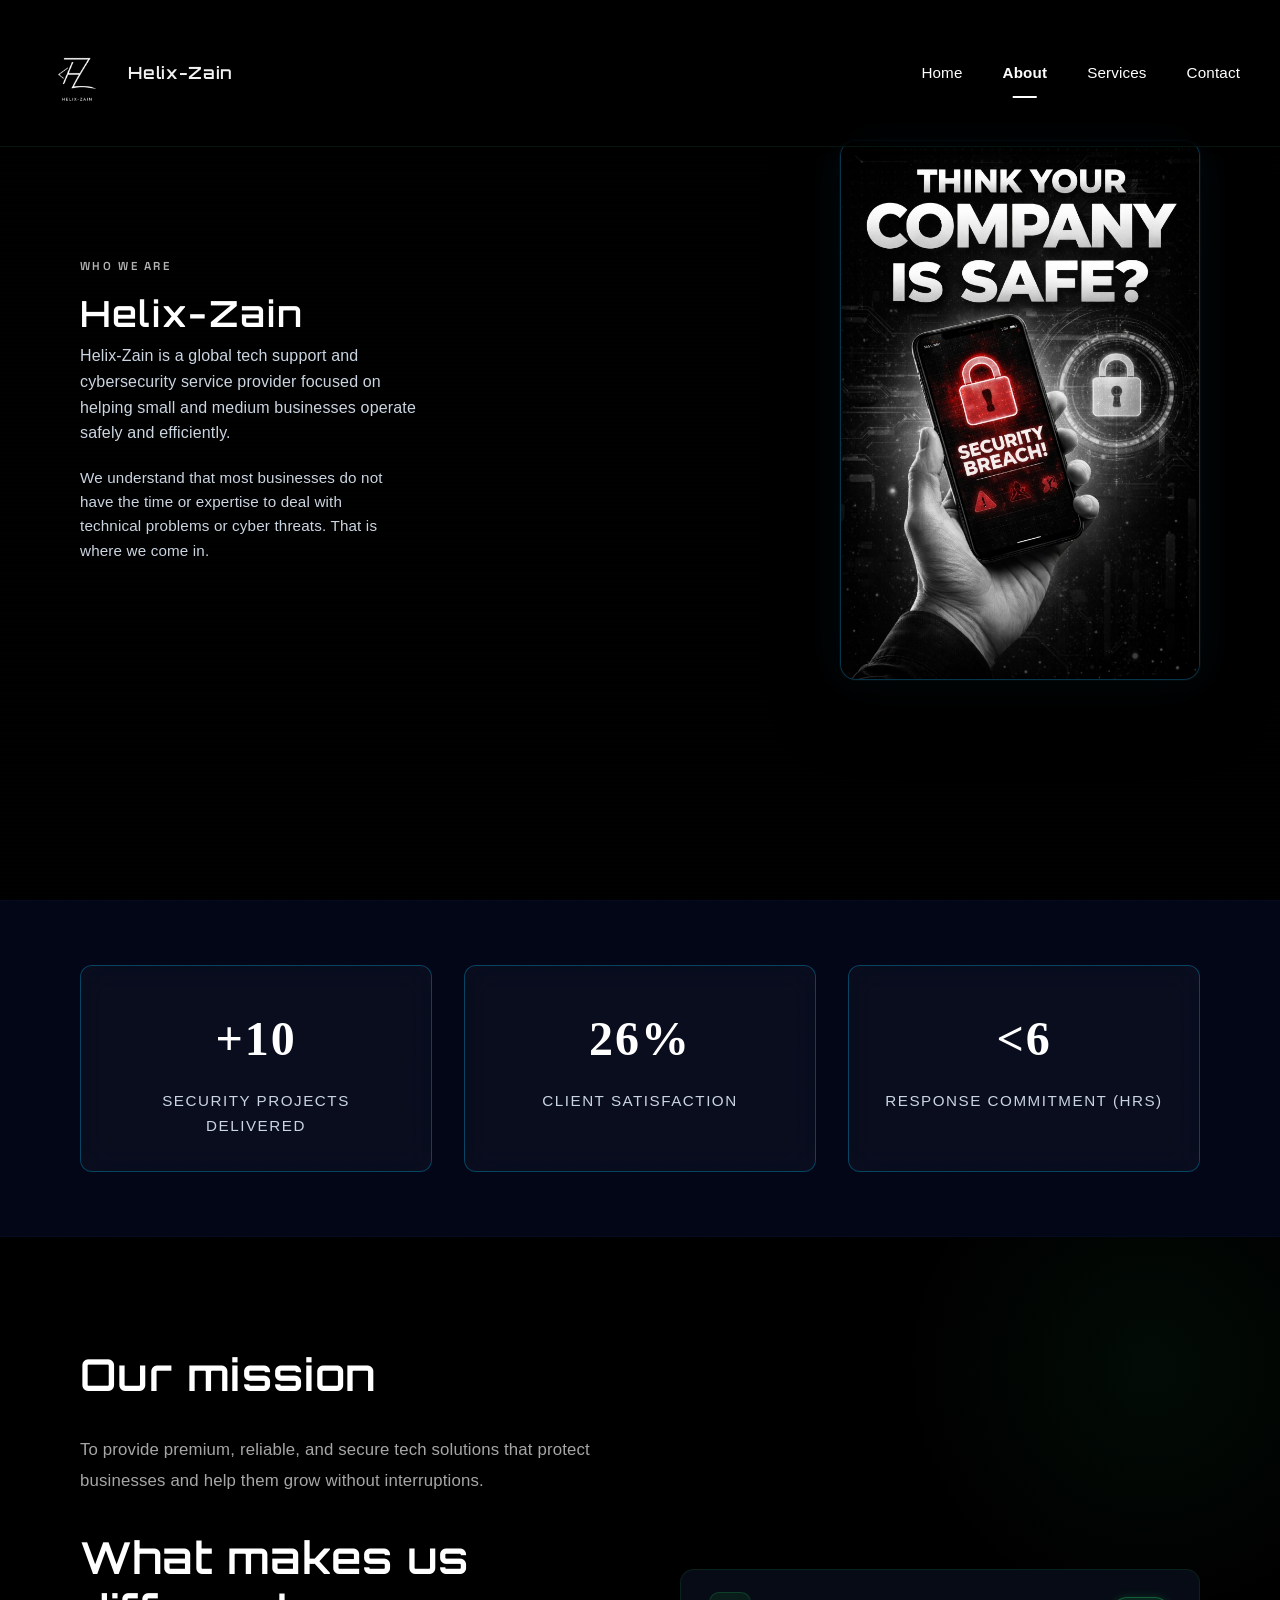
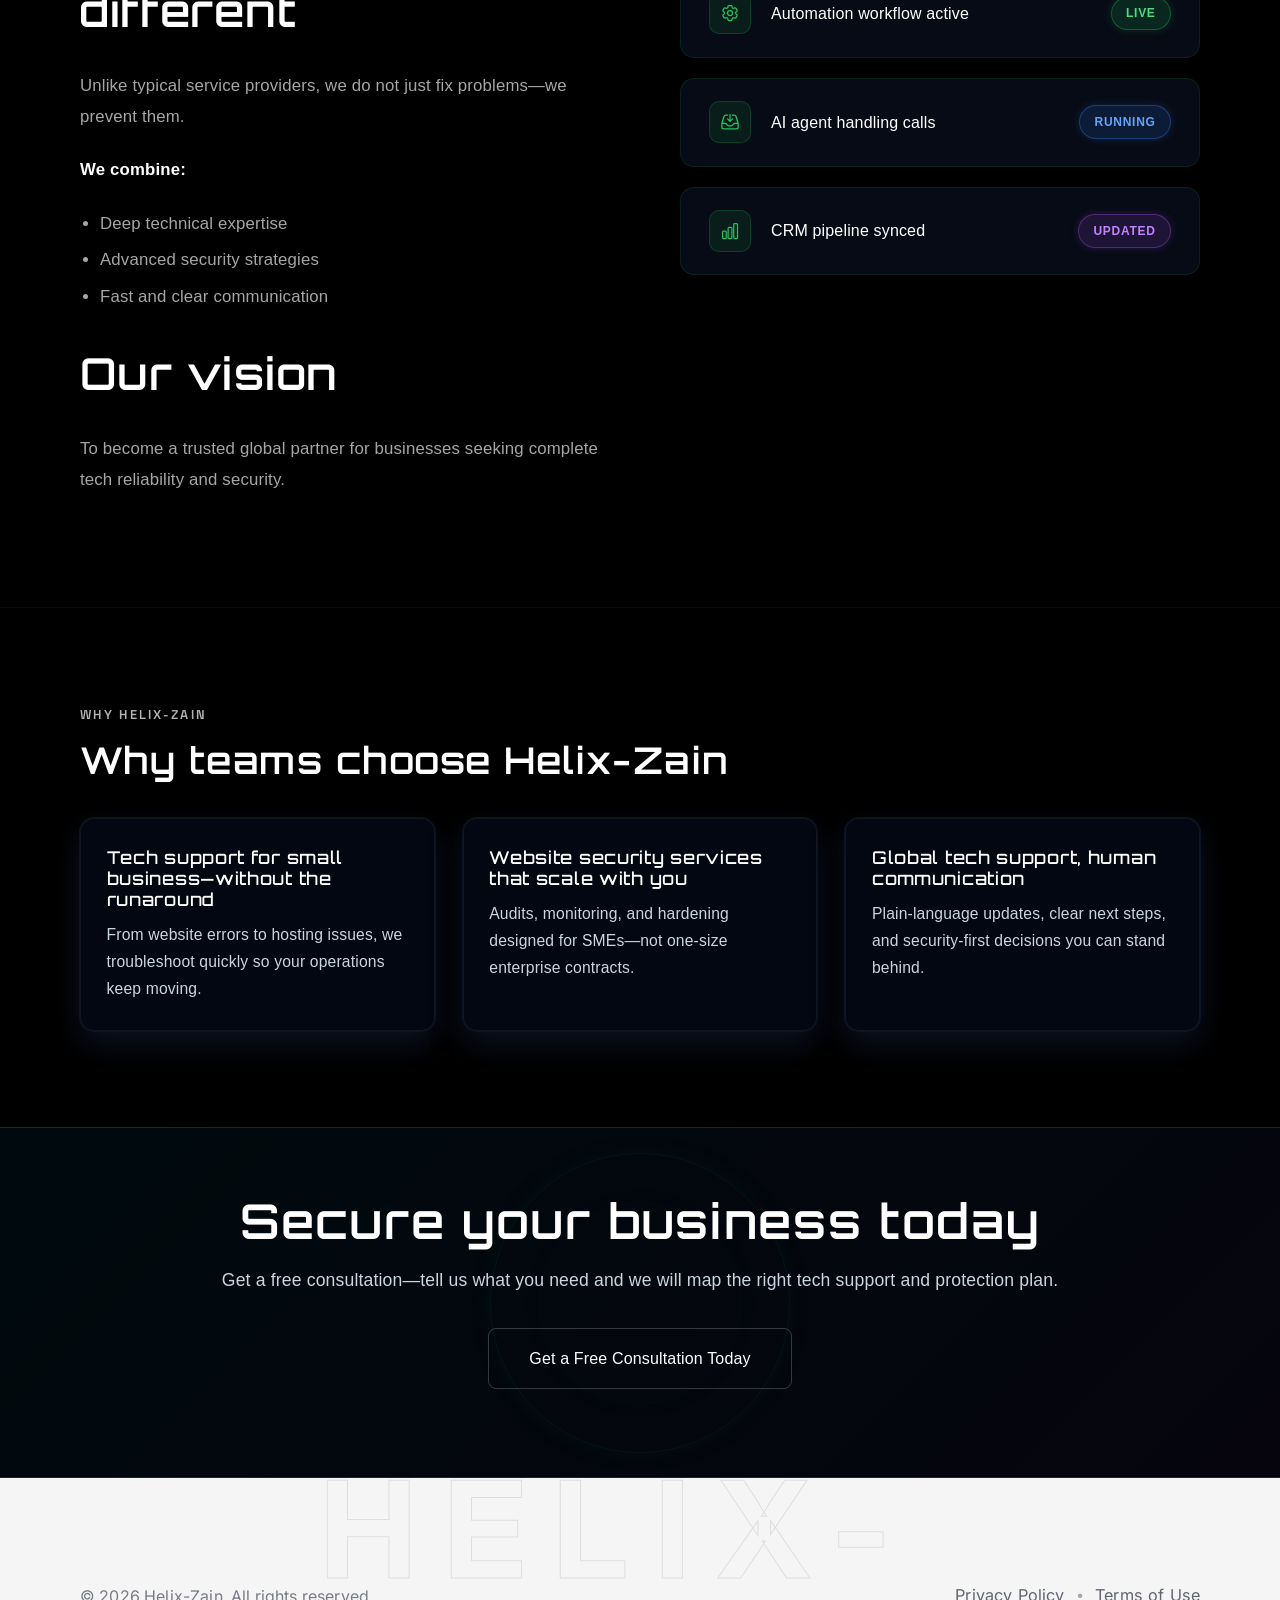
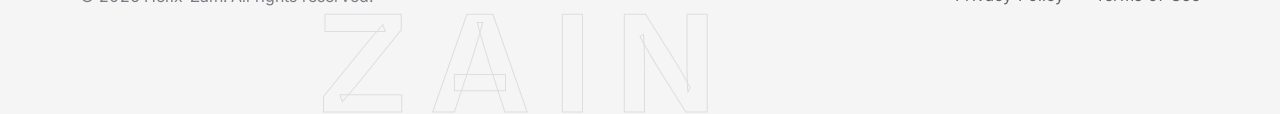
==== commit b13ff04a: "Add Google Analytics and Google Sheets form integration - Add GA4 (G-C5SS1Y01WS) to all 8 HTML pages" ====
--- a/about.html
+++ b/about.html
@@ -4,6 +4,14 @@
 <head>
     <meta charset="UTF-8">
     <meta name="viewport" content="width=device-width, initial-scale=1.0">
+    <!-- Google tag (gtag.js) -->
+    <script async src="https://www.googletagmanager.com/gtag/js?id=G-C5SS1Y01WS"></script>
+    <script>
+        window.dataLayer = window.dataLayer || [];
+        function gtag(){dataLayer.push(arguments);}
+        gtag('js', new Date());
+        gtag('config', 'G-C5SS1Y01WS');
+    </script>
     <title>About Helix-Zain | Tech Support &amp; Cybersecurity for SMEs</title>
     <meta name="description" content="Helix-Zain is a global tech support and cybersecurity provider for small and medium businesses. Our mission: premium, reliable, secure tech solutions without interruptions.">
     <link rel="stylesheet" href="css/style.css">
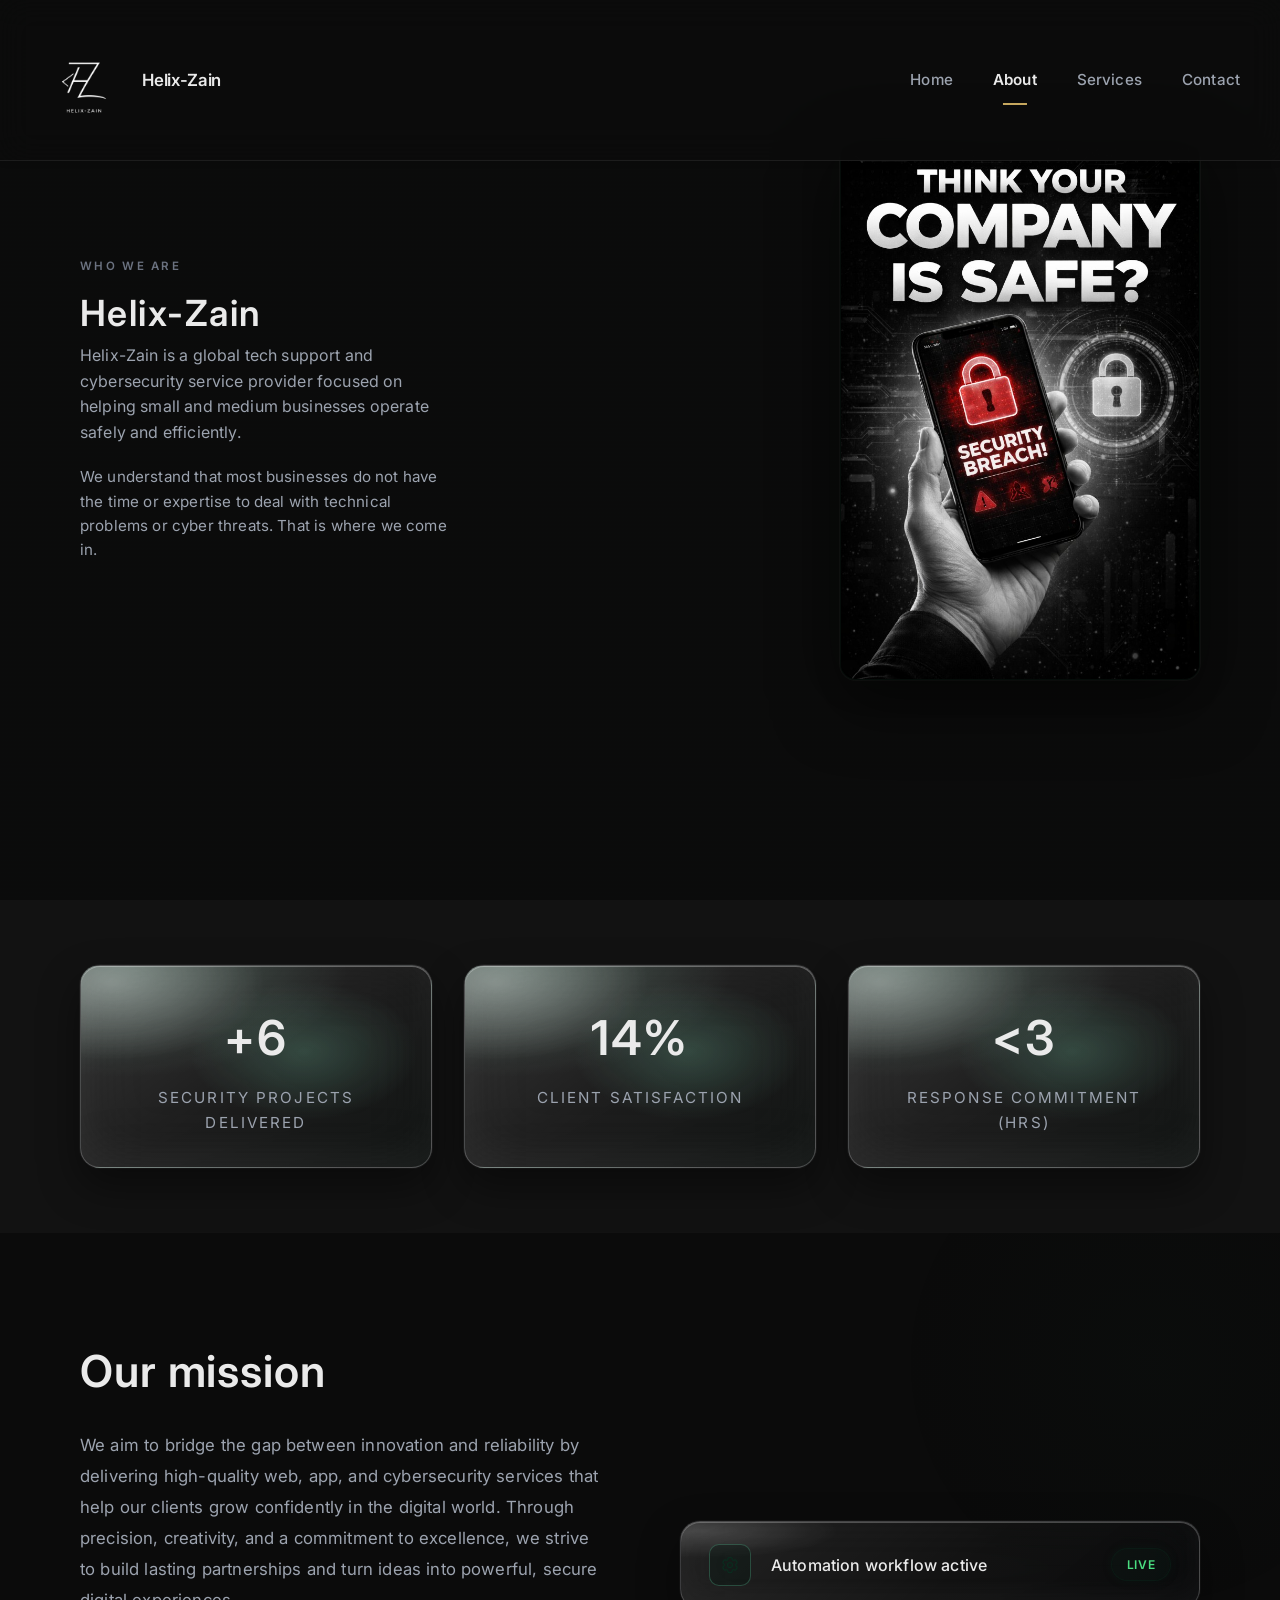
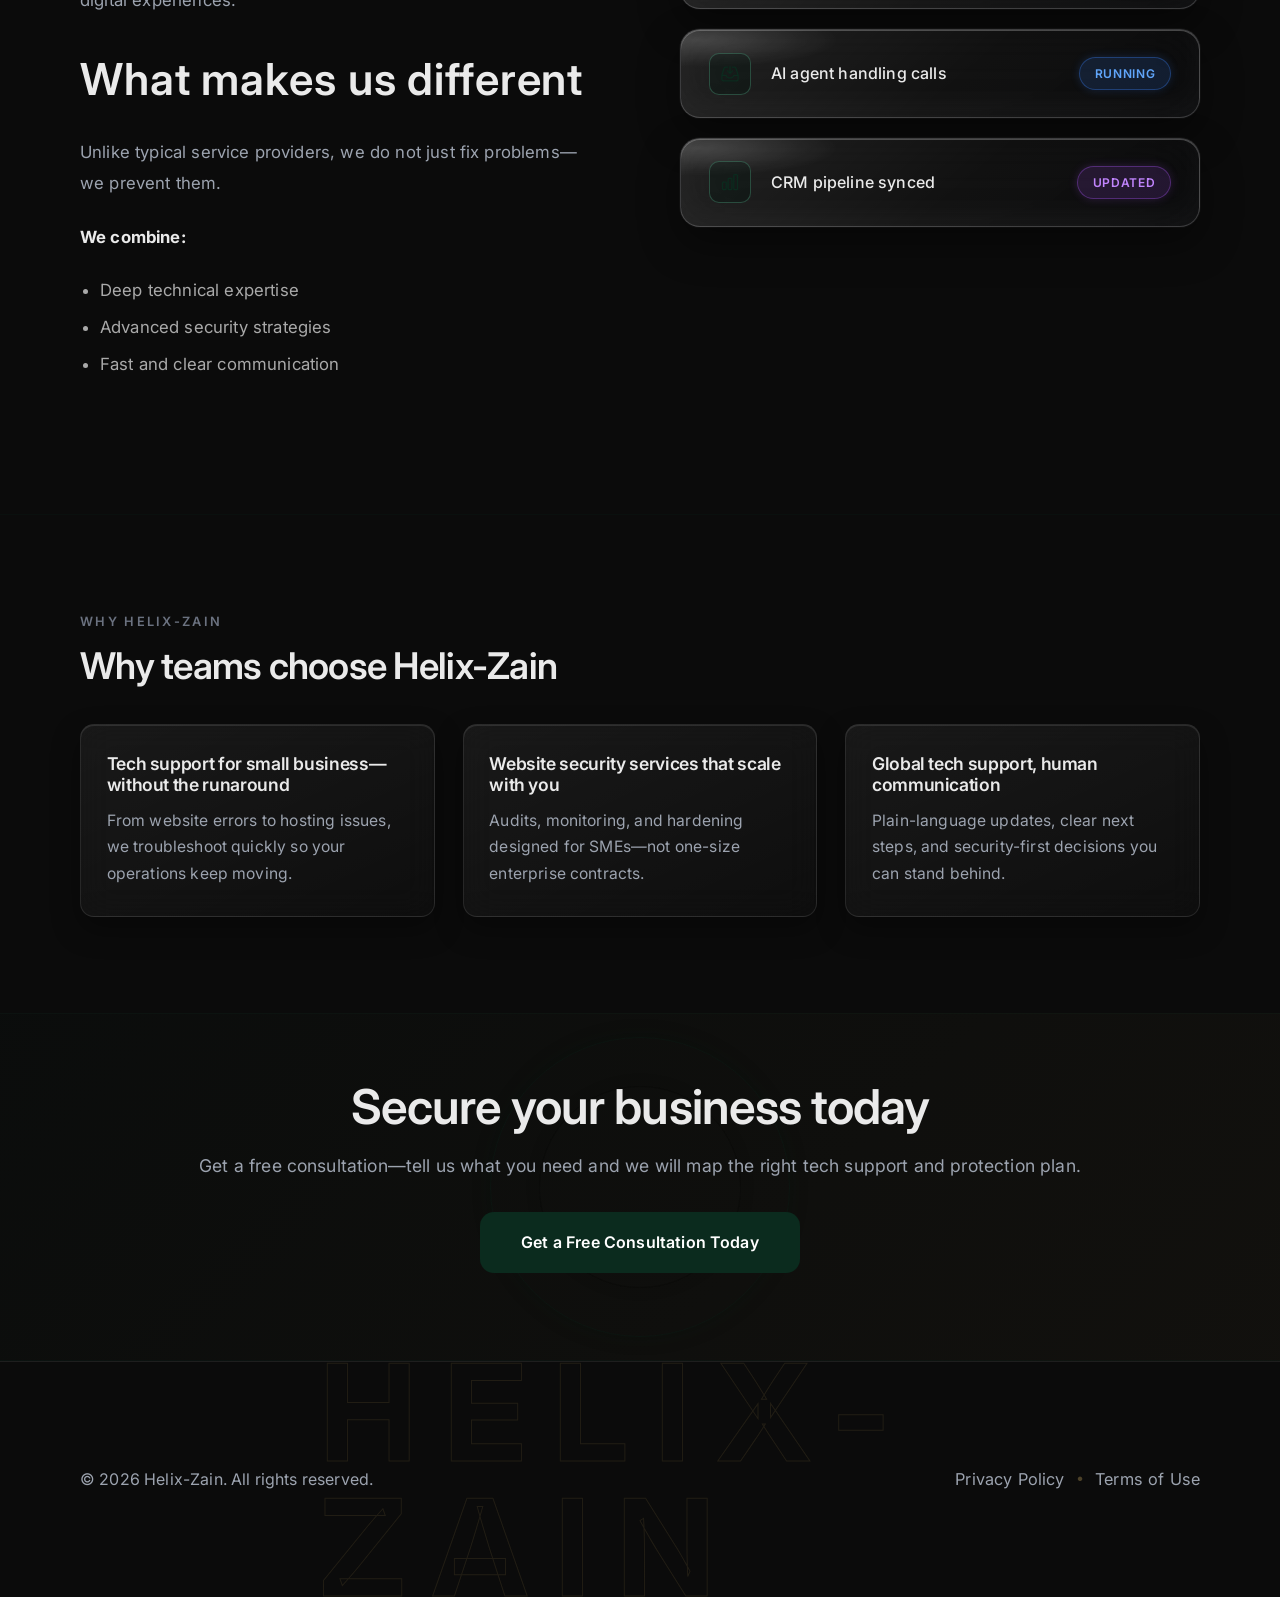
==== commit 0937bb17: "add service request pages and refresh site content Made-with: Cursor" ====
--- a/about.html
+++ b/about.html
@@ -4,22 +4,13 @@
 <head>
     <meta charset="UTF-8">
     <meta name="viewport" content="width=device-width, initial-scale=1.0">
-    <!-- Google tag (gtag.js) -->
-    <script async src="https://www.googletagmanager.com/gtag/js?id=G-C5SS1Y01WS"></script>
-    <script>
-        window.dataLayer = window.dataLayer || [];
-        function gtag(){dataLayer.push(arguments);}
-        gtag('js', new Date());
-        gtag('config', 'G-C5SS1Y01WS');
-    </script>
-    <title>About Helix-Zain | Tech Support &amp; Cybersecurity for SMEs</title>
+    <title>Helix-Zain</title>
+    <link rel="icon" type="image/png" href="assets/favicon.png">
     <meta name="description" content="Helix-Zain is a global tech support and cybersecurity provider for small and medium businesses. Our mission: premium, reliable, secure tech solutions without interruptions.">
     <link rel="stylesheet" href="css/style.css">
     <link rel="preconnect" href="https://fonts.googleapis.com">
     <link rel="preconnect" href="https://fonts.gstatic.com" crossorigin>
-    <link
-        href="https://fonts.googleapis.com/css2?family=Orbitron:wght@400;500;600;700;800;900&family=Space+Grotesk:wght@300;400;500;600;700&family=Sora:wght@300;400;500;600;700;800&family=Inter:wght@300;400;500;600;700&family=Outfit:wght@300;400;500;600;700&display=swap"
-        rel="stylesheet">
+    <link href="https://fonts.googleapis.com/css2?family=Inter:wght@400;500;600;700&display=swap" rel="stylesheet">
 </head>
 
 <body>
@@ -27,7 +18,7 @@
     <nav class="navbar">
         <div class="nav-container">
             <a href="index.html" class="nav-logo" aria-label="HELIX-ZAIN — Home">
-                <img src="images/helix-zain-logo-navbar.png" alt="" width="260" height="80" decoding="async" aria-hidden="true">
+                <img src="assets/logo.png" alt="" width="260" height="80" decoding="async" aria-hidden="true">
                 <span class="nav-logo-text">Helix-Zain</span>
             </a>
             <ul class="nav-links">
@@ -95,7 +86,7 @@
             <div class="gap-grid">
                 <div class="gap-text">
                     <h2 class="gap-heading">Our mission</h2>
-                    <p>To provide premium, reliable, and secure tech solutions that protect businesses and help them grow without interruptions.</p>
+                    <p>We aim to bridge the gap between innovation and reliability by delivering high-quality web, app, and cybersecurity services that help our clients grow confidently in the digital world. Through precision, creativity, and a commitment to excellence, we strive to build lasting partnerships and turn ideas into powerful, secure digital experiences.</p>
                     <h2 class="gap-heading gap-heading--spaced">What makes us different</h2>
                     <p>Unlike typical service providers, we do not just fix problems—we prevent them.</p>
                     <p><strong>We combine:</strong></p>
@@ -104,8 +95,6 @@
                         <li>Advanced security strategies</li>
                         <li>Fast and clear communication</li>
                     </ul>
-                    <h2 class="gap-heading gap-heading--spaced">Our vision</h2>
-                    <p>To become a trusted global partner for businesses seeking complete tech reliability and security.</p>
                 </div>
                 <div class="gap-cards">
                     <div class="gap-status-card">
@@ -252,4 +241,4 @@
     </script>
 </body>
 
-</html>+</html>
--- a/css/style.css
+++ b/css/style.css
@@ -1,6 +1,6 @@
 /* ====================================================================
-   HELIX-ZAIN — DARK CYBER THEME DESIGN SYSTEM
-   Premium Futuristic AI/Cybersecurity Interface
+   HELIX-ZAIN — LUXURY DESIGN SYSTEM
+   Black + Emerald + Subtle Gold (minimal, high-end)
    ==================================================================== */
 
 /* ===== RESET & BASE ===== */
@@ -11,38 +11,52 @@
 }
 
 :root {
-    /* Background Colors */
-    --bg-primary: #000000;
-    --bg-secondary: #020617;
-    --bg-glass: rgba(255, 255, 255, 0.03);
-    --bg-glass-hover: rgba(255, 255, 255, 0.05);
-    
-    /* Accent Color - Premium Blackish Green */
-    --accent-navy: #0a3d2a;
-    --accent-navy-alt: #0d4a35;
-    --accent-green: #22c55e;
-    --accent-green-dark: #0a3d2a;
-    
-    /* Text Colors */
-    --text-primary: #ffffff;
-    --text-secondary: #cbd5e1;
-    --text-muted: rgba(255, 255, 255, 0.7);
-    
-    /* Effects */
-    --blur-glass: blur(16px);
+    /* Surfaces */
+    --bg-primary: #0B0B0B;
+    --bg-secondary: #121212;
+    --bg-elevated: #1A1A1A;
+    --bg-glass: rgba(255, 255, 255, 0.04);
+    --bg-glass-hover: rgba(255, 255, 255, 0.06);
+
+    /* Brand */
+    --emerald: #0B2B1E;
+    --emerald-hover: #0F3A28;
+    --emerald-active: #071912;
+    --gold: #C6A75E;
+
+    /* Text */
+    --text-primary: #EAEAEA;
+    --text-secondary: #9CA3AF;
+    --text-muted: #6B7280;
+
+    /* Structure */
+    --border: rgba(255, 255, 255, 0.08);
+    --shadow-card: 0 10px 30px rgba(0, 0, 0, 0.5);
+    --shadow-emerald-glow: 0 0 12px rgba(11, 43, 30, 0.45);
+    --focus-ring: 0 0 0 2px rgba(11, 43, 30, 0.25);
+
+    /* Legacy aliases (existing selectors) */
+    --accent-navy: var(--emerald);
+    --accent-navy-alt: var(--emerald-hover);
+    --accent-green: var(--emerald);
+    --accent-green-dark: var(--emerald-active);
+    --neon-blue: var(--emerald);
+    --neon-purple: var(--emerald-hover);
+
+    --blur-glass: blur(18px);
     --border-subtle: 1px;
-    --transition: all 0.4s cubic-bezier(0.4, 0, 0.2, 1);
+    --transition: all 0.28s ease;
     --transition-fast: all 0.2s ease;
 }
 
 /* ===== TYPOGRAPHY ===== */
-@import url('https://fonts.googleapis.com/css2?family=Cinzel:wght@400;500;600;700&family=Manrope:wght@300;400;500;600;700&display=swap');
+@import url('https://fonts.googleapis.com/css2?family=Inter:wght@400;500;600;700&display=swap');
 
 body {
-    font-family: 'Manrope', sans-serif;
+    font-family: 'Inter', system-ui, -apple-system, 'Segoe UI', sans-serif;
     background: var(--bg-primary);
     color: var(--text-primary);
-    line-height: 1.7;
+    line-height: 1.65;
     overflow-x: hidden;
     min-height: 100vh;
     position: relative;
@@ -50,7 +64,7 @@
     letter-spacing: 0.01em;
 }
 
-/* Background Effects - Subtle grid */
+/* Ambient depth: barely visible radial + soft grid */
 body::before {
     content: '';
     position: fixed;
@@ -58,13 +72,15 @@
     left: 0;
     width: 100%;
     height: 100%;
-    background-image: 
-        linear-gradient(rgba(10, 61, 42, 0.1) 1px, transparent 1px),
-        linear-gradient(90deg, rgba(10, 61, 42, 0.1) 1px, transparent 1px);
-    background-size: 50px 50px;
+    background-image:
+        radial-gradient(ellipse 80% 55% at 50% -10%, rgba(11, 43, 30, 0.07), transparent 55%),
+        radial-gradient(ellipse 60% 40% at 100% 100%, rgba(198, 167, 94, 0.04), transparent 50%),
+        linear-gradient(rgba(255, 255, 255, 0.02) 1px, transparent 1px),
+        linear-gradient(90deg, rgba(255, 255, 255, 0.02) 1px, transparent 1px);
+    background-size: auto, auto, 56px 56px, 56px 56px;
     pointer-events: none;
     z-index: 0;
-    opacity: 0.2;
+    opacity: 1;
 }
 
 body::after {
@@ -72,11 +88,11 @@
 }
 
 h1, h2, h3, h4, h5, h6 {
-    font-family: 'Orbitron', 'Space Grotesk', sans-serif;
-    font-weight: 500;
+    font-family: 'Inter', system-ui, -apple-system, sans-serif;
+    font-weight: 600;
     line-height: 1.2;
-    letter-spacing: 0.04em;
-    color: #ffffff;
+    letter-spacing: -0.02em;
+    color: var(--text-primary);
 }
 
 h1 {
@@ -91,11 +107,11 @@
 
 h3 {
     font-size: clamp(1.5rem, 3vw, 2rem);
-    font-weight: 500;
+    font-weight: 600;
 }
 
 h4 {
-    font-weight: 500;
+    font-weight: 600;
 }
 
 .container {
@@ -111,19 +127,19 @@
     position: fixed;
     top: 0;
     width: 100%;
-    background: rgba(0, 0, 0, 0.55);
-    backdrop-filter: blur(12px) saturate(120%);
-    -webkit-backdrop-filter: blur(12px) saturate(120%);
-    border-bottom: 1px solid rgba(10, 61, 42, 0.35);
-    box-shadow: 0 8px 30px rgba(0, 0, 0, 0.6);
+    background: rgba(11, 11, 11, 0.82);
+    backdrop-filter: blur(16px) saturate(120%);
+    -webkit-backdrop-filter: blur(16px) saturate(120%);
+    border-bottom: 1px solid var(--border);
+    box-shadow: 0 1px 0 rgba(198, 167, 94, 0.12);
     z-index: 1000;
     transition: var(--transition);
     overflow: visible;
 }
 
 .navbar.scrolled {
-    background: rgba(0, 0, 0, 0.65);
-    box-shadow: 0 8px 30px rgba(0, 0, 0, 0.7);
+    background: rgba(11, 11, 11, 0.92);
+    box-shadow: 0 8px 24px rgba(0, 0, 0, 0.45), 0 1px 0 rgba(198, 167, 94, 0.1);
 }
 
 .nav-container {
@@ -135,6 +151,16 @@
     margin: 0 auto;
     overflow: visible;
     min-height: 88px;
+}
+
+/* Plain text logo (e.g. services page) */
+.nav-container .logo {
+    font-family: 'Inter', system-ui, sans-serif;
+    font-weight: 600;
+    font-size: 1rem;
+    letter-spacing: 0.18em;
+    text-transform: uppercase;
+    color: var(--text-primary);
 }
 
 .nav-logo {
@@ -149,11 +175,11 @@
 }
 
 .nav-logo-text {
-    font-family: 'Orbitron', 'Cinzel', sans-serif;
+    font-family: 'Inter', system-ui, sans-serif;
     font-weight: 600;
     font-size: 1.05rem;
-    letter-spacing: 0.04em;
-    color: rgba(255, 255, 255, 0.95);
+    letter-spacing: -0.02em;
+    color: var(--text-primary);
     line-height: 1.2;
     white-space: nowrap;
 }
@@ -170,12 +196,11 @@
 
 .nav-logo img {
     display: block;
-    height: 82px;
+    height: 96px;
     width: auto;
     max-width: min(470px, 76vw);
     object-fit: contain;
     object-position: left center;
-    /* Navy/blue asset → solid white on dark navbar */
     filter: brightness(0) invert(1);
 }
 
@@ -189,9 +214,9 @@
 .nav-links a,
 .nav-links a:link,
 .nav-links a:visited {
-    color: #ffffff;
+    color: var(--text-secondary);
     text-decoration: none;
-    font-family: 'Manrope', sans-serif;
+    font-family: 'Inter', system-ui, sans-serif;
     font-weight: 500;
     font-size: 0.95rem;
     letter-spacing: 0.01em;
@@ -216,7 +241,7 @@
 
 /* Active nav item - white with thin white underline */
 .nav-links a.active {
-    color: #ffffff;
+    color: var(--text-primary);
     font-weight: 600;
     position: relative;
 }
@@ -230,7 +255,7 @@
     left: 50%;
     transform: translateX(-50%) scaleX(1);
     bottom: -4px;
-    background: #ffffff;
+    background: var(--gold);
     animation: underlineIn 0.3s ease;
 }
 
@@ -245,12 +270,12 @@
 
 /* Hover state - text transitions to white (non-active) */
 .nav-links a:hover:not(.active) {
-    color: #ffffff;
+    color: var(--text-primary);
 }
 
 /* Active item hover - maintain active state */
 .nav-links a.active:hover {
-    color: #ffffff;
+    color: var(--text-primary);
 }
 
 .hamburger {
@@ -314,13 +339,13 @@
         0deg,
         transparent,
         transparent 2px,
-        rgba(10, 61, 42, 0.05) 2px,
-        rgba(10, 61, 42, 0.05) 4px
+        rgba(11, 43, 30, 0.03) 2px,
+        rgba(11, 43, 30, 0.03) 4px
     );
     pointer-events: none;
     z-index: 2;
     animation: scanlineMove 8s linear infinite;
-    opacity: 0.3;
+    opacity: 0.35;
 }
 
 @keyframes scanlineMove {
@@ -346,8 +371,8 @@
     width: 100%;
     height: 100%;
     border-radius: 50%;
-    border: 2px solid rgba(255, 253, 245, 0.4);
-    box-shadow: 0 0 50px rgba(255, 253, 245, 0.3), 0 0 100px rgba(255, 253, 245, 0.15);
+    border: 1px solid rgba(11, 43, 30, 0.35);
+    box-shadow: 0 0 40px rgba(11, 43, 30, 0.12), 0 0 0 1px rgba(198, 167, 94, 0.08);
     animation: rotate3d 30s linear infinite;
     opacity: 1;
 }
@@ -358,8 +383,8 @@
     width: 100%;
     height: 100%;
     border-radius: 50%;
-    border: 2px solid rgba(255, 253, 245, 0.35);
-    box-shadow: 0 0 45px rgba(255, 253, 245, 0.25), 0 0 90px rgba(255, 253, 245, 0.12);
+    border: 1px solid rgba(198, 167, 94, 0.15);
+    box-shadow: 0 0 32px rgba(11, 43, 30, 0.08);
     animation: rotate3d 25s linear infinite reverse;
     transform: rotateX(60deg);
     opacity: 1;
@@ -401,7 +426,7 @@
     align-self: flex-end;
     max-width: 100%;
     padding-right: clamp(0px, 4vw, 1.5rem);
-    font-family: 'Space Grotesk', 'Inter', sans-serif;
+    font-family: 'Inter', system-ui, sans-serif;
     font-size: max(0.72rem, 0.34em);
     font-style: italic;
     font-weight: 500;
@@ -434,7 +459,7 @@
     color: var(--text-secondary);
     font-size: 1rem;
     line-height: 1.5;
-    font-family: 'Space Grotesk', 'Inter', sans-serif;
+    font-family: 'Inter', system-ui, sans-serif;
     background: none;
     border: none;
 }
@@ -443,7 +468,7 @@
     content: '✔';
     position: absolute;
     left: 0;
-    color: rgba(0, 194, 255, 0.85);
+    color: rgba(198, 167, 94, 0.9);
     font-size: 0.95rem;
 }
 
@@ -467,15 +492,15 @@
 .cta-primary, .submit-btn, .start-project-submit-btn {
     display: inline-block;
     padding: 1rem 2.5rem;
-    background: transparent;
-    color: var(--text-primary);
+    background: var(--emerald);
+    color: #fff;
     text-decoration: none;
-    font-family: 'Manrope', sans-serif;
-    font-weight: 500;
+    font-family: 'Inter', system-ui, sans-serif;
+    font-weight: 600;
     font-size: 1rem;
     letter-spacing: 0.01em;
-    border-radius: 8px;
-    border: 1px solid rgba(255, 255, 255, 0.2);
+    border-radius: 14px;
+    border: 1px solid transparent;
     box-shadow: none;
     transition: var(--transition);
     position: relative;
@@ -486,18 +511,18 @@
 .service-btn {
     display: inline-block;
     padding: 1rem 2.5rem;
-    background: var(--bg-glass);
+    background: var(--bg-secondary);
     backdrop-filter: var(--blur-glass);
     -webkit-backdrop-filter: var(--blur-glass);
     color: var(--text-primary);
     text-decoration: none;
-    font-family: 'Manrope', sans-serif;
-    font-weight: 500;
+    font-family: 'Inter', system-ui, sans-serif;
+    font-weight: 600;
     font-size: 1rem;
     letter-spacing: 0.01em;
-    border-radius: 8px;
-    border: 1px solid rgba(10, 26, 47, 0.3);
-    box-shadow: none;
+    border-radius: 14px;
+    border: 1px solid var(--border);
+    box-shadow: var(--shadow-card);
     transition: var(--transition);
     position: relative;
     overflow: hidden;
@@ -507,54 +532,38 @@
 }
 
 .cta-primary::before, .submit-btn::before, .start-project-submit-btn::before {
-    content: '';
-    position: absolute;
-    top: 50%;
-    left: 50%;
-    width: 0;
-    height: 0;
-    border-radius: 50%;
-    background: rgba(255, 255, 255, 0.3);
-    transform: translate(-50%, -50%);
-    transition: width 0.6s, height 0.6s;
+    display: none;
 }
 
 .cta-primary:hover::before, .submit-btn:hover::before, .start-project-submit-btn:hover::before {
-    width: 300px;
-    height: 300px;
+    display: none;
 }
 
 .service-btn::before {
-    content: '';
-    position: absolute;
-    top: 0;
-    left: -100%;
-    width: 100%;
-    height: 100%;
-    background: linear-gradient(90deg, transparent, rgba(0, 194, 255, 0.2), transparent);
-    transition: left 0.5s;
+    display: none;
 }
 
 .service-btn:hover::before {
-    left: 100%;
+    display: none;
 }
 
 .cta-primary:hover, .submit-btn:hover, .start-project-submit-btn:hover {
-    transform: translateY(-2px);
-    background: var(--accent-navy);
-    border-color: var(--accent-navy);
-    box-shadow: 0 4px 20px rgba(0, 0, 0, 0.3);
+    transform: scale(1.02);
+    background: var(--emerald-hover);
+    border-color: transparent;
+    box-shadow: var(--shadow-emerald-glow);
+}
+
+.cta-primary:active, .submit-btn:active, .start-project-submit-btn:active {
+    background: var(--emerald-active);
+    transform: scale(0.99);
 }
 
 .service-btn:hover {
-    transform: translateY(-2px);
-    background: var(--bg-glass-hover);
-    border-color: var(--neon-blue);
-    box-shadow: 
-        0 0 30px rgba(0, 194, 255, 0.15),
-        0 0 60px rgba(0, 194, 255, 0.08),
-        0 10px 30px rgba(0, 0, 0, 0.2),
-        inset 0 0 30px rgba(0, 194, 255, 0.04);
+    transform: scale(1.02);
+    background: var(--bg-elevated);
+    border-color: rgba(11, 43, 30, 0.35);
+    box-shadow: var(--shadow-card), 0 0 0 1px rgba(11, 43, 30, 0.15);
 }
 
 .cta-secondary {
@@ -563,12 +572,12 @@
     background: transparent;
     color: var(--text-primary);
     text-decoration: none;
-    font-family: 'Manrope', sans-serif;
-    font-weight: 500;
+    font-family: 'Inter', system-ui, sans-serif;
+    font-weight: 600;
     font-size: 1rem;
     letter-spacing: 0.01em;
-    border-radius: 8px;
-    border: 1px solid rgba(255, 255, 255, 0.2);
+    border-radius: 14px;
+    border: 1px solid var(--border);
     box-shadow: none;
     transition: var(--transition);
     position: relative;
@@ -580,10 +589,10 @@
 }
 
 .cta-secondary:hover {
-    background: transparent;
-    border-color: var(--accent-navy);
+    background: var(--bg-secondary);
+    border-color: rgba(11, 43, 30, 0.35);
     box-shadow: none;
-    transform: translateY(-2px);
+    transform: scale(1.02);
 }
 
 /* ===== GLASS CARDS ===== */
@@ -591,9 +600,10 @@
     background: var(--bg-secondary);
     backdrop-filter: var(--blur-glass);
     -webkit-backdrop-filter: var(--blur-glass);
-    border: 1px solid rgba(10, 26, 47, 0.3);
-    border-radius: 16px;
+    border: 1px solid var(--border);
+    border-radius: 18px;
     padding: 1rem;
+    box-shadow: var(--shadow-card);
     transition: var(--transition);
     position: relative;
     overflow: hidden;
@@ -606,119 +616,36 @@
 .glass-card::after, .value-card::after, .service-category-card::after, .tech-item::after {
     content: '';
     position: absolute;
-    top: -2px;
-    left: -2px;
-    right: -2px;
-    bottom: -2px;
-    border-radius: 16px;
-    padding: 2px;
-background: linear-gradient(45deg, 
-        rgba(10, 35, 20, 0) 0%,
-        rgba(10, 35, 20, 0) 25%,
-        rgba(10, 35, 20, 0.8) 50%,
-        rgba(10, 35, 20, 0) 75%,
-        rgba(10, 35, 20, 0) 100%);
-    -webkit-mask: linear-gradient(#fff 0 0) content-box, linear-gradient(#fff 0 0);
-    -webkit-mask-composite: xor;
-    mask: linear-gradient(#fff 0 0) content-box, linear-gradient(#fff 0 0);
-    mask-composite: exclude;
+    inset: 0;
+    border-radius: inherit;
+    border: 1px solid transparent;
+    background: linear-gradient(135deg, rgba(198, 167, 94, 0.12), transparent 40%, rgba(11, 43, 30, 0.08));
     opacity: 0;
-    transition: opacity 0.8s ease-in-out;
     pointer-events: none;
     z-index: 0;
-    animation: none;
+    transition: opacity 0.35s ease;
 }
 
 .glass-card:hover::after, .value-card:hover::after, .service-category-card:hover::after {
     opacity: 1;
-    animation: greenGlowEdge 2s ease-in-out infinite 0.9s;
 }
 
 .tech-item:hover::after {
     opacity: 0;
-    animation: none;
-}
-
-@keyframes greenGlowEdge {
-    0% {
-    background: linear-gradient(45deg, 
-        rgba(255, 255, 255, 0.4) 0%,
-        rgba(255, 255, 255, 0) 25%,
-        rgba(255, 255, 255, 0) 50%,
-        rgba(255, 255, 255, 0) 75%,
-        rgba(255, 255, 255, 0) 100%);
-}
-    25% {
-        background: linear-gradient(45deg, 
-            rgba(255, 255, 255, 0) 0%,
-            rgba(255, 255, 255, 0.4) 25%,
-            rgba(255, 255, 255, 0) 50%,
-            rgba(255, 255, 255, 0) 75%,
-            rgba(255, 255, 255, 0) 100%);
-    }
-    50% {
-        background: linear-gradient(45deg, 
-            rgba(255, 255, 255, 0) 0%,
-            rgba(255, 255, 255, 0) 25%,
-            rgba(255, 255, 255, 0.4) 50%,
-            rgba(255, 255, 255, 0) 75%,
-            rgba(255, 255, 255, 0) 100%);
-    }
-    75% {
-        background: linear-gradient(45deg, 
-            rgba(255, 255, 255, 0) 0%,
-            rgba(255, 255, 255, 0) 25%,
-            rgba(255, 255, 255, 0) 50%,
-            rgba(255, 255, 255, 0.4) 75%,
-            rgba(255, 255, 255, 0) 100%);
-    }
-    100% {
-        background: linear-gradient(45deg, 
-            rgba(255, 255, 255, 0.4) 0%,
-            rgba(255, 255, 255, 0) 25%,
-            rgba(255, 255, 255, 0) 50%,
-            rgba(255, 255, 255, 0) 75%,
-            rgba(255, 255, 255, 0) 100%);
-    }
 }
 
 .glass-card:hover, .value-card:hover, .service-category-card:hover {
-    transform: translateY(-5px) scale(1.02);
-    border-color: rgba(255, 255, 255, 0.3);
-    box-shadow: 0 10px 40px rgba(0, 0, 0, 0.3),
-                0 0 30px rgba(255, 255, 255, 0.2),
-                0 0 60px rgba(255, 255, 255, 0.15),
-                0 0 90px rgba(255, 255, 255, 0.08),
-                inset 0 0 30px rgba(255, 255, 255, 0.07);
-    transition: transform 0.3s ease,
-                border-color 0.8s ease-in-out,
-                box-shadow 0.8s ease-in-out;
-    animation: greenGlowPulse 2s ease-in-out infinite 0.9s;
+    transform: translateY(-3px) scale(1.02);
+    border-color: rgba(11, 43, 30, 0.25);
+    box-shadow: var(--shadow-card), 0 0 0 1px rgba(198, 167, 94, 0.1);
+    transition: var(--transition);
 }
 
 .tech-item:hover {
-    transform: translateY(-5px) scale(1.02);
-    border-color: transparent;
-    box-shadow: none;
-    transition: transform 0.3s ease;
-    animation: none;
-}
-
-@keyframes greenGlowPulse {
-    0%, 100% {
-        box-shadow: 0 10px 40px rgba(0, 0, 0, 0.3),
-                    0 0 30px rgba(255, 255, 255, 0.2),
-                    0 0 60px rgba(255, 255, 255, 0.15),
-                    0 0 90px rgba(255, 255, 255, 0.08),
-                    inset 0 0 30px rgba(255, 255, 255, 0.07);
-    }
-    50% {
-        box-shadow: 0 10px 40px rgba(0, 0, 0, 0.3),
-                    0 0 40px rgba(255, 255, 255, 0.3),
-                    0 0 80px rgba(255, 255, 255, 0.2),
-                    0 0 120px rgba(255, 255, 255, 0.1),
-                    inset 0 0 40px rgba(255, 255, 255, 0.08);
-    }
+    transform: translateY(-3px) scale(1.02);
+    border-color: var(--border);
+    box-shadow: var(--shadow-card);
+    transition: var(--transition);
 }
 
 .glass-card > *, .value-card > * {
@@ -739,8 +666,8 @@
     width: 100%;
     height: 100%;
     background-image: 
-        repeating-linear-gradient(0deg, transparent, transparent 2px, rgba(10, 61, 42, 0.05) 2px, rgba(10, 61, 42, 0.05) 4px),
-        repeating-linear-gradient(90deg, transparent, transparent 2px, rgba(10, 61, 42, 0.05) 2px, rgba(10, 61, 42, 0.05) 4px);
+        repeating-linear-gradient(0deg, transparent, transparent 2px, rgba(11, 43, 30, 0.04) 2px, rgba(11, 43, 30, 0.04) 4px),
+        repeating-linear-gradient(90deg, transparent, transparent 2px, rgba(11, 43, 30, 0.04) 2px, rgba(11, 43, 30, 0.04) 4px);
     opacity: 0.3;
     pointer-events: none;
     z-index: 0;
@@ -752,7 +679,7 @@
     padding: 2.5rem 0;
     position: relative;
     z-index: 2;
-    background: #000000;
+    background: var(--bg-primary);
     display: block;
     clear: both;
 }
@@ -768,11 +695,11 @@
 }
 
 .credibility-item {
-    font-family: 'Manrope', sans-serif;
+    font-family: 'Inter', system-ui, sans-serif;
     font-weight: 500;
     font-size: 1rem;
     letter-spacing: 0.02em;
-    color: #ffffff;
+    color: var(--text-primary);
     text-align: center;
     padding: 1.25rem 1.5rem;
     position: relative;
@@ -786,7 +713,7 @@
     transform: translateY(-50%);
     width: 1px;
     height: 40%;
-    background: rgba(15, 23, 42, 0.5);
+    background: linear-gradient(180deg, transparent, rgba(198, 167, 94, 0.35), transparent);
 }
 
 /* Tablet: 2 items per row */
@@ -830,7 +757,7 @@
     }
     
     .credibility-item:not(:last-child) {
-        border-bottom: 1px solid rgba(10, 61, 42, 0.3);
+        border-bottom: 1px solid rgba(11, 43, 30, 0.3);
     }
 }
 
@@ -845,7 +772,7 @@
     background: var(--bg-glass);
     backdrop-filter: var(--blur-glass);
     -webkit-backdrop-filter: var(--blur-glass);
-    border: 1.5px solid rgba(0, 194, 255, 0.3);
+    border: 1.5px solid rgba(11, 43, 30, 0.3);
     border-radius: 16px;
     padding: 2rem;
     display: flex;
@@ -862,7 +789,7 @@
 
 .trust-count {
     color: var(--text-primary);
-    font-family: 'Cinzel', serif;
+    font-family: 'Inter', system-ui, sans-serif;
     font-weight: 600;
     font-size: 1.5rem;
     letter-spacing: 0.04em;
@@ -871,12 +798,12 @@
 
 @keyframes pulseNeon {
     0%, 100% {
-        text-shadow: 0 0 20px var(--neon-blue);
+        text-shadow: 0 0 14px rgba(11, 43, 30, 0.25);
         opacity: 1;
     }
     50% {
-        text-shadow: 0 0 30px var(--neon-blue), 0 0 50px var(--neon-blue);
-        opacity: 0.9;
+        text-shadow: 0 0 18px rgba(11, 43, 30, 0.35);
+        opacity: 0.96;
     }
 }
 
@@ -906,7 +833,7 @@
     background: rgba(255, 255, 255, 0.04);
     backdrop-filter: blur(14px) saturate(120%);
     -webkit-backdrop-filter: blur(14px) saturate(120%);
-    border: 1px solid rgba(15, 23, 42, 0.35);
+    border: 1px solid rgba(0, 0, 0, 0.35);
     border-radius: 22px;
     padding: 1.5rem;
     transition: transform 300ms cubic-bezier(0.4, 0, 0.2, 1),
@@ -951,34 +878,25 @@
 
 .home-case-study-card:hover::after {
     opacity: 1;
-    animation: greenGlowEdge 2s ease-in-out infinite 0.9s;
+    animation: none;
 }
 
 .home-case-study-card:hover {
-    transform: translateY(-6px);
-    border-color: rgba(255, 255, 255, 0.25);
-    background: rgba(255, 255, 255, 0.03);
-    box-shadow: 0 30px 80px rgba(0, 0, 0, 0.8),
-                0 0 40px rgba(255, 253, 245, 0.05),
-                0 0 80px rgba(255, 253, 245, 0.02),
-                0 0 40px rgba(255, 255, 255, 0.25),
-                0 0 80px rgba(255, 255, 255, 0.15),
-                0 0 120px rgba(255, 255, 255, 0.1),
-                inset 0 0 40px rgba(255, 255, 255, 0.07);
-    transition: transform 300ms cubic-bezier(0.4, 0, 0.2, 1),
-                box-shadow 0.8s ease-in-out,
-                border-color 0.8s ease-in-out,
-                background 300ms cubic-bezier(0.4, 0, 0.2, 1);
-    animation: greenGlowPulse 2s ease-in-out infinite 0.9s;
+    transform: translateY(-4px) scale(1.02);
+    border-color: rgba(11, 43, 30, 0.25);
+    background: var(--bg-elevated);
+    box-shadow: var(--shadow-card), 0 0 0 1px rgba(198, 167, 94, 0.08);
+    transition: var(--transition);
+    animation: none;
 }
 
 .case-study-header h3 {
-    font-family: 'Cinzel', serif;
-    color: #ffffff;
+    font-family: 'Inter', system-ui, sans-serif;
+    color: var(--text-primary);
     margin-bottom: 1.25rem;
     font-size: 1.5rem;
-    font-weight: 500;
-    letter-spacing: 0.04em;
+    font-weight: 600;
+    letter-spacing: -0.02em;
 }
 
 .case-study-content {
@@ -986,7 +904,7 @@
 }
 
 .case-study-challenge, .case-study-solution {
-    font-family: 'Manrope', sans-serif;
+    font-family: 'Inter', system-ui, sans-serif;
     color: var(--text-muted);
     margin-bottom: 0.75rem;
     font-size: 0.95rem;
@@ -1003,22 +921,22 @@
     backdrop-filter: blur(14px) saturate(120%);
     -webkit-backdrop-filter: blur(14px) saturate(120%);
     border-radius: 16px;
-    border: 1px solid rgba(15, 23, 42, 0.3);
+    border: 1px solid rgba(0, 0, 0, 0.3);
     text-align: center;
 }
 
 .case-study-number {
-    font-family: 'Cinzel', serif;
+    font-family: 'Inter', system-ui, sans-serif;
     font-size: 2.5rem;
     font-weight: 600;
     letter-spacing: 0.04em;
-    color: #ffffff;
+    color: var(--text-primary);
     text-shadow: none;
     margin-bottom: 0.5rem;
 }
 
 .case-study-label {
-    font-family: 'Manrope', sans-serif;
+    font-family: 'Inter', system-ui, sans-serif;
     color: var(--text-muted);
     font-size: 0.9rem;
     text-transform: uppercase;
@@ -1032,9 +950,9 @@
     padding: 5rem 0;
     position: relative;
     z-index: 1;
-    background: linear-gradient(135deg, #1a1a1a 0%, #2a2a2a 100%);
-    border-top: 1px solid rgba(100, 100, 100, 0.3);
-    border-bottom: 1px solid rgba(100, 100, 100, 0.3);
+    background: linear-gradient(180deg, var(--bg-secondary) 0%, var(--bg-primary) 100%);
+    border-top: 1px solid var(--border);
+    border-bottom: 1px solid rgba(198, 167, 94, 0.12);
 }
 
 .consultation-cta-content {
@@ -1044,7 +962,7 @@
 }
 
 .consultation-cta-headline {
-    font-family: 'Cinzel', serif;
+    font-family: 'Inter', system-ui, sans-serif;
     font-size: clamp(1.75rem, 3vw, 2.5rem);
     font-weight: 500;
     color: var(--text-primary);
@@ -1053,7 +971,7 @@
 }
 
 .consultation-cta-subtext {
-    font-family: 'Manrope', sans-serif;
+    font-family: 'Inter', system-ui, sans-serif;
     font-size: 1.1rem;
     color: var(--text-secondary);
     margin-bottom: 2.5rem;
@@ -1069,16 +987,16 @@
 }
 
 .consultation-cta-buttons .cta-primary {
-    background: rgba(0, 0, 0, 0.3);
-    border: 2px solid rgba(255, 255, 255, 0.2);
-    border-radius: 12px;
+    background: var(--emerald);
+    border: 1px solid transparent;
+    border-radius: 14px;
     padding: 1.25rem 3rem;
     font-size: 1.1rem;
     font-weight: 600;
-    color: #ffffff;
+    color: #fff;
     position: relative;
     box-shadow: none;
-    transition: all 0.4s ease;
+    transition: var(--transition);
     text-transform: none;
     letter-spacing: 0.02em;
 }
@@ -1088,13 +1006,10 @@
 }
 
 .consultation-cta-buttons .cta-primary:hover {
-    background: rgba(0, 0, 0, 0.3) !important;
-    border-color: rgba(0, 194, 255, 0.3);
-    box-shadow: 0 0 20px rgba(0, 194, 255, 0.1),
-                0 0 40px rgba(0, 194, 255, 0.08),
-                0 0 60px rgba(0, 194, 255, 0.05),
-                0 0 80px rgba(0, 194, 255, 0.02);
-    transform: translateY(-2px) scale(1.02);
+    background: var(--emerald-hover) !important;
+    border-color: transparent;
+    box-shadow: var(--shadow-emerald-glow);
+    transform: scale(1.02);
 }
 
 @media (max-width: 767px) {
@@ -1122,9 +1037,9 @@
     padding: 4rem 0 5rem;
     position: relative;
     z-index: 1;
-    background: linear-gradient(135deg, rgba(0, 194, 255, 0.05), rgba(122, 92, 255, 0.05));
-    border-top: 1px solid rgba(0, 194, 255, 0.2);
-    border-bottom: 1px solid rgba(0, 194, 255, 0.2);
+    background: linear-gradient(135deg, rgba(11, 43, 30, 0.06), rgba(198, 167, 94, 0.04));
+    border-top: 1px solid rgba(11, 43, 30, 0.2);
+    border-bottom: 1px solid rgba(11, 43, 30, 0.2);
 }
 
 .home-cta-content, .about-cta-content, .services-cta-content, .start-project-cta-content {
@@ -1157,10 +1072,10 @@
     transform: translate(-50%, -50%);
     width: 300px;
     height: 300px;
-    border: 1px solid rgba(10, 61, 42, 0.25);
+    border: 1px solid rgba(11, 43, 30, 0.25);
     border-radius: 50%;
     opacity: 1;
-    box-shadow: 0 0 20px rgba(10, 61, 42, 0.15);
+    box-shadow: 0 0 20px rgba(11, 43, 30, 0.15);
     animation: ringPulse 8s ease-in-out infinite;
     pointer-events: none;
 }
@@ -1173,9 +1088,9 @@
     transform: translate(-50%, -50%);
     width: 200px;
     height: 200px;
-    border: 1px solid rgba(15, 23, 42, 0.2);
+    border: 1px solid rgba(0, 0, 0, 0.2);
     border-radius: 50%;
-    box-shadow: 0 0 15px rgba(15, 23, 42, 0.1);
+    box-shadow: 0 0 15px rgba(0, 0, 0, 0.1);
     animation: ringPulse 8s ease-in-out infinite 0.5s;
 }
 
@@ -1218,7 +1133,7 @@
 }
 
 .about-quote-label {
-    font-family: 'Space Grotesk', 'Inter', sans-serif;
+    font-family: 'Inter', system-ui, sans-serif;
     font-size: 0.72rem;
     font-weight: 600;
     letter-spacing: 0.2em;
@@ -1230,13 +1145,13 @@
 .about-ethical-quote {
     margin: 0;
     padding: 0 0 0 1.35rem;
-    border-left: 3px solid rgba(0, 194, 255, 0.85);
-    box-shadow: inset 3px 0 0 0 rgba(0, 194, 255, 0.15);
+    border-left: 3px solid rgba(11, 43, 30, 0.85);
+    box-shadow: inset 3px 0 0 0 rgba(11, 43, 30, 0.15);
 }
 
 .about-ethical-quote p {
     margin: 0 0 1rem;
-    font-family: 'Sora', 'Outfit', sans-serif;
+    font-family: 'Inter', system-ui, sans-serif;
     font-size: clamp(1.2rem, 2.4vw, 1.65rem);
     font-weight: 500;
     line-height: 1.45;
@@ -1244,7 +1159,7 @@
 }
 
 .about-ethical-quote footer {
-    font-family: 'Inter', 'Space Grotesk', sans-serif;
+    font-family: 'Inter', system-ui, sans-serif;
     font-size: 0.95rem;
     font-style: normal;
     color: var(--text-muted);
@@ -1260,7 +1175,7 @@
 }
 
 .about-hero-lead-title {
-    font-family: 'Orbitron', 'Space Grotesk', sans-serif;
+    font-family: 'Inter', system-ui, sans-serif;
     font-size: clamp(1.75rem, 4vw, 2.25rem);
     font-weight: 600;
     color: var(--text-primary);
@@ -1276,7 +1191,7 @@
 .about-different-list {
     margin: 0 0 1.4rem;
     padding-left: 1.25rem;
-    font-family: 'Manrope', sans-serif;
+    font-family: 'Inter', system-ui, sans-serif;
     font-size: 1.05rem;
     color: rgba(255, 255, 255, 0.65);
     line-height: 1.85;
@@ -1301,12 +1216,12 @@
     margin-right: 0;
     border-radius: 16px;
     overflow: hidden;
-    background: rgba(15, 23, 42, 0.6);
-    border: 1px solid rgba(0, 194, 255, 0.22);
+    background: rgba(0, 0, 0, 0.6);
+    border: 1px solid rgba(11, 43, 30, 0.22);
     box-shadow:
         0 24px 64px rgba(0, 0, 0, 0.55),
         0 0 0 1px rgba(255, 255, 255, 0.04),
-        0 0 48px rgba(0, 194, 255, 0.08);
+        0 0 48px rgba(11, 43, 30, 0.08);
 }
 
 .about-hero-figure img {
@@ -1341,7 +1256,7 @@
 }
 
 .about-section.alt-bg {
-    background: rgba(0, 194, 255, 0.02);
+    background: rgba(11, 43, 30, 0.02);
 }
 
 .founder-section {
@@ -1363,11 +1278,11 @@
 }
 
 .founder-name {
-    font-family: 'Cinzel', serif;
+    font-family: 'Inter', system-ui, sans-serif;
     font-size: 3rem;
     font-weight: 600;
     letter-spacing: 0.04em;
-    color: #ffffff;
+    color: var(--text-primary);
     text-shadow: none;
     margin-bottom: 0.5rem;
 }
@@ -1403,8 +1318,8 @@
     justify-content: center;
     align-items: center;
     box-shadow: 
-        0 0 30px rgba(0, 194, 255, 0.4),
-        inset 0 0 30px rgba(0, 194, 255, 0.1);
+        0 0 30px rgba(11, 43, 30, 0.4),
+        inset 0 0 30px rgba(11, 43, 30, 0.1);
     position: relative;
     overflow: hidden;
 }
@@ -1416,7 +1331,7 @@
     left: 0;
     width: 100%;
     height: 100%;
-    background: linear-gradient(45deg, transparent 30%, rgba(0, 194, 255, 0.1) 50%, transparent 70%);
+    background: linear-gradient(45deg, transparent 30%, rgba(11, 43, 30, 0.1) 50%, transparent 70%);
     animation: shimmer 3s infinite;
 }
 
@@ -1426,11 +1341,11 @@
 }
 
 .founder-initial {
-    font-family: 'Cinzel', serif;
+    font-family: 'Inter', system-ui, sans-serif;
     font-size: 4rem;
     font-weight: 600;
     letter-spacing: 0.04em;
-    color: #ffffff;
+    color: var(--text-primary);
     text-shadow: none;
     z-index: 1;
 }
@@ -1477,8 +1392,8 @@
     width: 100%;
     height: auto;
     border-radius: 12px;
-    border: 2px solid rgba(0, 194, 255, 0.3);
-    box-shadow: 0 0 30px rgba(0, 194, 255, 0.2);
+    border: 2px solid rgba(11, 43, 30, 0.3);
+    box-shadow: 0 0 30px rgba(11, 43, 30, 0.2);
     filter: brightness(0.9) contrast(1.1);
 }
 
@@ -1492,7 +1407,7 @@
     background: linear-gradient(
         to bottom,
         transparent 0%,
-        rgba(0, 194, 255, 0.1) 50%,
+        rgba(11, 43, 30, 0.1) 50%,
         transparent 100%
     );
     animation: verticalScan 4s linear infinite;
@@ -1506,7 +1421,7 @@
 
 /* Why Helix-Zain cards (About page) */
 .why-helix-kicker {
-    font-family: 'Space Grotesk', 'Inter', sans-serif;
+    font-family: 'Inter', system-ui, sans-serif;
     font-size: 0.8rem;
     font-weight: 600;
     letter-spacing: 0.18em;
@@ -1527,13 +1442,15 @@
 }
 
 .why-helix-card {
-    background: rgba(5, 10, 25, 0.7);
+    background: linear-gradient(155deg, rgba(255, 255, 255, 0.06), rgba(255, 255, 255, 0.015));
     border-radius: 14px;
     padding: 1.75rem 1.6rem;
-    border: 1px solid rgba(248, 250, 252, 0.06);
+    border: 1px solid rgba(248, 250, 252, 0.1);
+    backdrop-filter: blur(16px) saturate(115%);
+    -webkit-backdrop-filter: blur(16px) saturate(115%);
     box-shadow:
-        0 12px 30px rgba(15, 23, 42, 0.8),
-        0 0 0 1px rgba(15, 23, 42, 0.8);
+        0 12px 28px rgba(0, 0, 0, 0.35),
+        inset 0 1px 0 rgba(255, 255, 255, 0.1);
 }
 
 .why-helix-card h3 {
@@ -1551,8 +1468,8 @@
 .stats-section-navy {
     padding: 4rem 0;
     background: var(--bg-secondary);
-    border-top: 1px solid rgba(10, 26, 47, 0.3);
-    border-bottom: 1px solid rgba(10, 26, 47, 0.3);
+    border-top: 1px solid rgba(18, 18, 18, 0.3);
+    border-bottom: 1px solid rgba(18, 18, 18, 0.3);
     position: relative;
     overflow: hidden;
 }
@@ -1568,8 +1485,8 @@
         45deg,
         transparent,
         transparent 10px,
-        rgba(10, 26, 47, 0.05) 10px,
-        rgba(10, 26, 47, 0.05) 20px
+        rgba(18, 18, 18, 0.05) 10px,
+        rgba(18, 18, 18, 0.05) 20px
     );
     pointer-events: none;
     opacity: 0.3;
@@ -1584,66 +1501,90 @@
 }
 
 .stat-box {
+    position: relative;
+    overflow: hidden;
     text-align: center;
     padding: 2rem;
-    background: var(--bg-glass);
-    backdrop-filter: var(--blur-glass);
-    border: 1px solid rgba(0, 194, 255, 0.3);
-    border-radius: 12px;
-    transition: var(--transition);
+    background:
+        radial-gradient(140% 120% at 12% 0%, rgba(176, 255, 220, 0.22), rgba(176, 255, 220, 0) 46%),
+        linear-gradient(145deg, rgba(255, 255, 255, 0.16), rgba(255, 255, 255, 0.05) 52%, rgba(13, 27, 22, 0.22));
+    backdrop-filter: blur(34px) saturate(145%);
+    -webkit-backdrop-filter: blur(34px) saturate(145%);
+    border: 1px solid rgba(248, 250, 252, 0.24);
+    border-radius: 20px;
+    transition: transform 0.35s ease, border-color 0.35s ease, box-shadow 0.45s ease;
+    box-shadow:
+        0 18px 42px rgba(0, 0, 0, 0.45),
+        0 0 0 1px rgba(255, 255, 255, 0.05),
+        inset 0 1px 0 rgba(255, 255, 255, 0.3),
+        inset 0 -16px 36px rgba(255, 255, 255, 0.05);
+}
+
+.stat-box::before {
+    content: '';
+    position: absolute;
+    top: -45%;
+    left: -35%;
+    width: 145%;
+    height: 190%;
+    background:
+        radial-gradient(42% 28% at 30% 28%, rgba(255, 255, 255, 0.42), rgba(255, 255, 255, 0) 72%),
+        radial-gradient(30% 24% at 68% 46%, rgba(141, 255, 210, 0.24), rgba(141, 255, 210, 0) 75%);
+    mix-blend-mode: screen;
+    opacity: 0.8;
+    pointer-events: none;
+    z-index: 1;
+    animation: statLiquidFlow 11s ease-in-out infinite alternate;
 }
 
 .stat-box::after {
     content: '';
     position: absolute;
-    top: -2px;
-    left: -2px;
-    right: -2px;
-    bottom: -2px;
-    border-radius: 12px;
-    padding: 2px;
-    background: linear-gradient(45deg, 
+    top: -55%;
+    left: -78%;
+    width: 72%;
+    height: 210%;
+    border-radius: 999px;
+    background: linear-gradient(110deg,
         rgba(255, 255, 255, 0) 0%,
-        rgba(255, 255, 255, 0) 25%,
-        rgba(255, 255, 255, 0.9) 50%,
-        rgba(255, 255, 255, 0) 75%,
+        rgba(255, 255, 255, 0.18) 38%,
+        rgba(255, 255, 255, 0.56) 50%,
+        rgba(255, 255, 255, 0.15) 62%,
         rgba(255, 255, 255, 0) 100%);
-    -webkit-mask: linear-gradient(#fff 0 0) content-box, linear-gradient(#fff 0 0);
-    -webkit-mask-composite: xor;
-    mask: linear-gradient(#fff 0 0) content-box, linear-gradient(#fff 0 0);
-    mask-composite: exclude;
+    filter: blur(1.5px);
     opacity: 0;
-    transition: opacity 0.8s ease-in-out;
+    transition: none;
     pointer-events: none;
-    z-index: 0;
+    z-index: 1;
     animation: none;
 }
 
 .stat-box:hover::after {
-    opacity: 1;
-    animation: greenGlowEdge 2s ease-in-out infinite 0.9s;
+    opacity: 0;
+    animation: none;
 }
 
 .stat-box:hover {
-    transform: translateY(-5px);
-    border-color: rgba(255, 255, 255, 0.25);
-    box-shadow: 0 0 30px rgba(0, 194, 255, 0.15),
-                0 0 35px rgba(255, 255, 255, 0.2),
-                0 0 70px rgba(255, 255, 255, 0.15),
-                0 0 100px rgba(255, 255, 255, 0.08),
-                inset 0 0 30px rgba(255, 255, 255, 0.07);
-    transition: transform 0.3s ease,
-                border-color 0.8s ease-in-out,
-                box-shadow 0.8s ease-in-out;
-    animation: greenGlowPulse 2s ease-in-out infinite 0.9s;
+    transform: translateY(-7px);
+    border-color: rgba(248, 250, 252, 0.32);
+    box-shadow:
+        0 24px 56px rgba(0, 0, 0, 0.5),
+        0 0 36px rgba(118, 255, 197, 0.16),
+        inset 0 1px 0 rgba(255, 255, 255, 0.34),
+        inset 0 -14px 30px rgba(255, 255, 255, 0.1);
+}
+
+.stat-box > * {
+    position: relative;
+    z-index: 2;
 }
 
 .stat-number-large {
-    font-family: 'Cinzel', serif;
+    font-family: 'Inter', system-ui, sans-serif;
     font-size: 3rem;
     font-weight: 600;
     letter-spacing: 0.04em;
-    color: #ffffff;
+    color: var(--text-primary);
     text-shadow: none;
     margin-bottom: 0.5rem;
 }
@@ -1652,7 +1593,31 @@
     color: var(--text-secondary);
     font-size: 0.95rem;
     text-transform: uppercase;
-    letter-spacing: 0.1em;
+    letter-spacing: 0.14em;
+}
+
+@keyframes statLiquidShine {
+    0% {
+        transform: translateX(-10%) rotate(9deg);
+    }
+    50% {
+        transform: translateX(180%) rotate(9deg);
+    }
+    100% {
+        transform: translateX(310%) rotate(9deg);
+    }
+}
+
+@keyframes statLiquidFlow {
+    0% {
+        transform: translate3d(-2%, -2%, 0) scale(1) rotate(-1deg);
+    }
+    50% {
+        transform: translate3d(3%, 2%, 0) scale(1.03) rotate(1deg);
+    }
+    100% {
+        transform: translate3d(-1%, 3%, 0) scale(1.01) rotate(-0.6deg);
+    }
 }
 
 /* ===== SERVICES PAGE ===== */
@@ -1660,6 +1625,10 @@
     padding: 6rem 0;
     position: relative;
     z-index: 1;
+}
+
+#service-categories {
+    scroll-margin-top: 5.5rem;
 }
 
 .section-divider {
@@ -1720,6 +1689,15 @@
     backdrop-filter: blur(10px);
     border: 1px solid rgba(255, 255, 255, 0.08);
     transition: all 0.3s ease;
+}
+
+.service-category-card::after {
+    background: linear-gradient(135deg, rgba(255, 255, 255, 0.08), transparent 45%, rgba(255, 255, 255, 0.03));
+}
+
+.service-category-card:hover {
+    border-color: rgba(255, 255, 255, 0.16);
+    box-shadow: 0 14px 30px rgba(0, 0, 0, 0.35);
 }
 
 .service-category-card .service-btn {
@@ -1759,14 +1737,27 @@
 }
 
 .service-features-list li {
-    background: rgba(255, 255, 255, 0.05);
-    border: 1px solid rgba(255, 255, 255, 0.08);
+    background: linear-gradient(145deg, rgba(9, 42, 31, 0.28), rgba(6, 19, 15, 0.7));
+    border: 1px solid rgba(34, 197, 142, 0.2);
     border-radius: 12px;
     padding: 1.5rem;
-    color: var(--text-secondary);
+    color: rgba(221, 229, 225, 0.9);
     position: relative;
     font-size: 0.9rem;
     line-height: 1.5;
+    box-shadow:
+        inset 0 1px 0 rgba(167, 243, 208, 0.08),
+        0 6px 18px rgba(0, 0, 0, 0.22);
+    transition: border-color 0.25s ease, box-shadow 0.25s ease, transform 0.25s ease;
+}
+
+.service-features-list li:hover {
+    border-color: rgba(52, 211, 153, 0.35);
+    box-shadow:
+        inset 0 1px 0 rgba(167, 243, 208, 0.14),
+        0 10px 22px rgba(0, 0, 0, 0.28),
+        0 0 14px rgba(16, 185, 129, 0.12);
+    transform: translateY(-1px);
 }
 
 .service-features-list li::before {
@@ -1776,8 +1767,8 @@
 .coming-soon-badge {
     display: inline-block;
     padding: 0.5rem 1rem;
-    background: rgba(10, 26, 47, 0.3);
-    border: 1px solid rgba(10, 26, 47, 0.5);
+    background: rgba(18, 18, 18, 0.3);
+    border: 1px solid rgba(18, 18, 18, 0.5);
     border-radius: 6px;
     color: var(--text-secondary);
     font-size: 0.85rem;
@@ -1806,7 +1797,7 @@
     padding: 2rem;
     background: var(--bg-glass);
     backdrop-filter: var(--blur-glass);
-    border: 1px solid rgba(0, 194, 255, 0.3);
+    border: 1px solid rgba(11, 43, 30, 0.3);
     border-radius: 12px;
     position: relative;
     transition: var(--transition);
@@ -1854,11 +1845,11 @@
 }
 
 .process-number {
-    font-family: 'Cinzel', serif;
+    font-family: 'Inter', system-ui, sans-serif;
     font-size: 2rem;
     font-weight: 600;
     letter-spacing: 0.04em;
-    color: #ffffff;
+    color: var(--text-primary);
     text-shadow: none;
     margin-bottom: 1rem;
 }
@@ -1947,7 +1938,7 @@
 .faq-item, .start-project-faq-item {
     background: var(--bg-glass);
     backdrop-filter: var(--blur-glass);
-    border: 1px solid rgba(0, 194, 255, 0.3);
+    border: 1px solid rgba(11, 43, 30, 0.3);
     border-radius: 12px;
     margin-bottom: 1rem;
     overflow: hidden;
@@ -1956,7 +1947,7 @@
 
 .faq-item:hover, .start-project-faq-item:hover {
     border-color: var(--neon-blue);
-    box-shadow: 0 0 20px rgba(0, 194, 255, 0.3);
+    box-shadow: 0 0 20px rgba(11, 43, 30, 0.3);
 }
 
 .faq-question, .start-project-faq-question {
@@ -1969,7 +1960,7 @@
 }
 
 .faq-question:hover, .start-project-faq-question:hover {
-    background: rgba(0, 194, 255, 0.05);
+    background: rgba(11, 43, 30, 0.05);
 }
 
 .faq-question h3, .start-project-faq-question h3 {
@@ -1995,7 +1986,7 @@
 
 .faq-item.active .faq-toggle, .start-project-faq-item.active .start-project-faq-toggle {
     transform: rotate(45deg);
-    background: rgba(0, 194, 255, 0.2);
+    background: rgba(11, 43, 30, 0.2);
 }
 
 .faq-answer, .start-project-faq-answer {
@@ -2053,7 +2044,7 @@
 
 .contact-item {
     padding: 1.5rem 0;
-    border-bottom: 1px solid rgba(0, 194, 255, 0.2);
+    border-bottom: 1px solid rgba(11, 43, 30, 0.2);
     position: relative;
 }
 
@@ -2064,7 +2055,7 @@
     bottom: 0;
     width: 0;
     height: 1px;
-    background: linear-gradient(90deg, var(--neon-blue), var(--neon-purple));
+    background: linear-gradient(90deg, rgba(198, 167, 94, 0.5), rgba(11, 43, 30, 0.45));
     transition: var(--transition);
 }
 
@@ -2073,7 +2064,7 @@
 }
 
 .contact-item h3 {
-    color: var(--neon-blue);
+    color: rgba(198, 167, 94, 0.92);
     font-size: 0.9rem;
     text-transform: uppercase;
     letter-spacing: 0.1em;
@@ -2086,12 +2077,13 @@
 }
 
 .contact-form-wrapper {
-    background: var(--bg-glass);
+    background: var(--bg-secondary);
     backdrop-filter: var(--blur-glass);
-    border: 1.5px solid rgba(0, 194, 255, 0.3);
-    border-radius: 16px;
+    -webkit-backdrop-filter: var(--blur-glass);
+    border: 1px solid var(--border);
+    border-radius: 18px;
     padding: 2.5rem;
-    box-shadow: 0 0 40px rgba(0, 194, 255, 0.1);
+    box-shadow: var(--shadow-card);
 }
 
 .contact-form {
@@ -2115,27 +2107,24 @@
 .form-group input,
 .form-group textarea,
 .form-group select {
-    background: rgba(10, 26, 47, 0.4);
-    border: 1.5px solid rgba(0, 194, 255, 0.5);
-    border-radius: 8px;
+    background: var(--bg-secondary);
+    border: 1px solid var(--border);
+    border-radius: 12px;
     padding: 1rem;
     color: var(--text-primary);
     font-family: inherit;
     font-size: 1rem;
     transition: var(--transition);
-    box-shadow: 0 0 10px rgba(0, 194, 255, 0.1);
+    box-shadow: none;
 }
 
 .form-group input:focus,
 .form-group textarea:focus,
 .form-group select:focus {
     outline: none;
-    border-color: rgba(0, 194, 255, 0.8);
-    box-shadow: 
-        0 0 20px rgba(0, 194, 255, 0.4),
-        0 0 40px rgba(0, 194, 255, 0.2),
-        inset 0 0 20px rgba(0, 194, 255, 0.1);
-    background: rgba(10, 26, 47, 0.6);
+    border-color: var(--emerald);
+    box-shadow: var(--focus-ring);
+    background: var(--bg-elevated);
 }
 
 .form-group input::placeholder,
@@ -2165,80 +2154,53 @@
 }
 
 .project-type-card {
-    background: var(--bg-glass);
+    background: var(--bg-secondary);
     backdrop-filter: var(--blur-glass);
-    border: 1.5px solid rgba(0, 194, 255, 0.3);
-    border-radius: 12px;
+    -webkit-backdrop-filter: var(--blur-glass);
+    border: 1px solid var(--border);
+    border-radius: 16px;
     padding: 2rem;
     text-align: center;
     cursor: pointer;
     transition: var(--transition);
     position: relative;
     overflow: hidden;
+    box-shadow: var(--shadow-card);
 }
 
 .project-type-card::before {
-    content: '';
-    position: absolute;
-    top: 0;
-    left: -100%;
-    width: 100%;
-    height: 100%;
-    background: linear-gradient(90deg, transparent, rgba(0, 194, 255, 0.2), transparent);
-    transition: left 0.5s;
+    display: none;
 }
 
 .project-type-card:hover::before {
-    left: 100%;
+    display: none;
 }
 
 .project-type-card::after {
     content: '';
     position: absolute;
-    top: -2px;
-    left: -2px;
-    right: -2px;
-    bottom: -2px;
-    border-radius: 12px;
-    padding: 2px;
-    background: linear-gradient(45deg, 
-        rgba(255, 255, 255, 0) 0%,
-        rgba(255, 255, 255, 0) 25%,
-        rgba(255, 255, 255, 0.9) 50%,
-        rgba(255, 255, 255, 0) 75%,
-        rgba(255, 255, 255, 0) 100%);
-    -webkit-mask: linear-gradient(#fff 0 0) content-box, linear-gradient(#fff 0 0);
-    -webkit-mask-composite: xor;
-    mask: linear-gradient(#fff 0 0) content-box, linear-gradient(#fff 0 0);
-    mask-composite: exclude;
+    inset: 0;
+    border-radius: inherit;
+    border: 1px solid transparent;
+    background: linear-gradient(135deg, rgba(198, 167, 94, 0.1), transparent 45%, rgba(11, 43, 30, 0.06));
     opacity: 0;
-    transition: opacity 0.8s ease-in-out;
     pointer-events: none;
     z-index: 0;
-    animation: none;
+    transition: opacity 0.35s ease;
 }
 
 .project-type-card:hover::after,
 .project-type-card.selected::after {
     opacity: 1;
-    animation: greenGlowEdge 2s ease-in-out infinite 0.9s;
 }
 
 .project-type-card:hover,
 .project-type-card.selected {
-    transform: translateY(-5px);
-    border-color: rgba(255, 255, 255, 0.25);
-    box-shadow: 0 0 30px rgba(0, 194, 255, 0.15),
-                0 0 35px rgba(255, 255, 255, 0.2),
-                0 0 70px rgba(255, 255, 255, 0.15),
-                0 0 100px rgba(255, 255, 255, 0.08),
-                inset 0 0 30px rgba(255, 255, 255, 0.07);
-    background: rgba(0, 194, 255, 0.05);
-    transition: transform 0.3s ease,
-                border-color 0.8s ease-in-out,
-                box-shadow 0.8s ease-in-out,
-                background 0.3s ease;
-    animation: greenGlowPulse 2s ease-in-out infinite 0.9s;
+    transform: translateY(-3px) scale(1.02);
+    border-color: rgba(11, 43, 30, 0.28);
+    box-shadow: var(--shadow-card), 0 0 0 1px rgba(198, 167, 94, 0.08);
+    background: var(--bg-elevated);
+    transition: var(--transition);
 }
 
 .project-type-icon {
@@ -2267,7 +2229,7 @@
 .timeline-option-card {
     background: var(--bg-glass);
     backdrop-filter: var(--blur-glass);
-    border: 1.5px solid rgba(0, 194, 255, 0.3);
+    border: 1.5px solid rgba(11, 43, 30, 0.3);
     border-radius: 12px;
     padding: 1.5rem;
     cursor: pointer;
@@ -2309,7 +2271,7 @@
 .budget-option-card input:checked ~ .budget-card-content::after,
 .timeline-option-card input:checked ~ .timeline-card-content::after {
     opacity: 1;
-    animation: greenGlowEdge 2s ease-in-out infinite 0.9s;
+    animation: none;
 }
 
 .project-goal-checkbox:hover,
@@ -2319,17 +2281,17 @@
 .budget-option-card input:checked ~ .budget-card-content,
 .timeline-option-card input:checked ~ .timeline-card-content {
     border-color: rgba(255, 255, 255, 0.25);
-    box-shadow: 0 0 20px rgba(0, 194, 255, 0.1),
+    box-shadow: 0 0 20px rgba(11, 43, 30, 0.1),
                 0 0 30px rgba(255, 255, 255, 0.2),
                 0 0 60px rgba(255, 255, 255, 0.15),
                 0 0 90px rgba(255, 255, 255, 0.08),
                 inset 0 0 25px rgba(255, 255, 255, 0.07);
-    background: rgba(0, 194, 255, 0.05);
+    background: rgba(11, 43, 30, 0.05);
     transition: transform 0.3s ease,
                 border-color 0.8s ease-in-out,
                 box-shadow 0.8s ease-in-out,
                 background 0.3s ease;
-    animation: greenGlowPulse 2s ease-in-out infinite 0.9s;
+    animation: none;
 }
 
 .checkbox-custom {
@@ -2382,7 +2344,7 @@
     margin: 0 auto;
     background: var(--bg-glass);
     backdrop-filter: var(--blur-glass);
-    border: 1.5px solid rgba(0, 194, 255, 0.3);
+    border: 1.5px solid rgba(11, 43, 30, 0.3);
     border-radius: 16px;
     padding: 2.5rem;
 }
@@ -2395,7 +2357,7 @@
     width: 100%;
     padding: 1.5rem;
     background: rgba(5, 11, 26, 0.6);
-    border: 2px dashed rgba(0, 194, 255, 0.3);
+    border: 2px dashed rgba(11, 43, 30, 0.3);
     border-radius: 8px;
     color: var(--text-primary);
     cursor: pointer;
@@ -2408,8 +2370,8 @@
 
 .file-upload-button:hover {
     border-color: var(--neon-blue);
-    background: rgba(0, 194, 255, 0.1);
-    box-shadow: 0 0 20px rgba(0, 194, 255, 0.2);
+    background: rgba(11, 43, 30, 0.1);
+    box-shadow: 0 0 20px rgba(11, 43, 30, 0.2);
 }
 
 .start-project-trust-section {
@@ -2429,7 +2391,7 @@
     padding: 2rem;
     background: var(--bg-glass);
     backdrop-filter: var(--blur-glass);
-    border: 1px solid rgba(0, 194, 255, 0.3);
+    border: 1px solid rgba(11, 43, 30, 0.3);
     border-radius: 12px;
     transition: var(--transition);
 }
@@ -2437,7 +2399,7 @@
 .trust-feature-item:hover {
     transform: translateY(-5px);
     border-color: var(--neon-blue);
-    box-shadow: 0 0 30px rgba(0, 194, 255, 0.4);
+    box-shadow: 0 0 30px rgba(11, 43, 30, 0.4);
 }
 
 .trust-feature-icon {
@@ -2482,7 +2444,7 @@
     padding: 2rem;
     background: var(--bg-glass);
     backdrop-filter: var(--blur-glass);
-    border: 1px solid rgba(0, 194, 255, 0.3);
+    border: 1px solid rgba(11, 43, 30, 0.3);
     border-radius: 16px;
 }
 
@@ -2522,7 +2484,7 @@
     justify-content: center;
     color: var(--text-primary);
     font-weight: 700;
-    box-shadow: 0 0 20px rgba(0, 194, 255, 0.4);
+    box-shadow: 0 0 20px rgba(11, 43, 30, 0.4);
 }
 
 .testimonial-author-info h4 {
@@ -2562,8 +2524,8 @@
 
 .carousel-prev:hover,
 .carousel-next:hover {
-    background: rgba(0, 194, 255, 0.2);
-    box-shadow: 0 0 20px rgba(0, 194, 255, 0.4);
+    background: rgba(11, 43, 30, 0.2);
+    box-shadow: 0 0 20px rgba(11, 43, 30, 0.4);
 }
 
 .carousel-dots {
@@ -2575,7 +2537,7 @@
     width: 10px;
     height: 10px;
     border-radius: 50%;
-    background: rgba(0, 194, 255, 0.3);
+    background: rgba(11, 43, 30, 0.3);
     cursor: pointer;
     transition: var(--transition);
 }
@@ -2613,7 +2575,7 @@
     padding: 3rem;
     text-align: center;
     max-width: 500px;
-    box-shadow: 0 0 50px rgba(0, 194, 255, 0.4);
+    box-shadow: 0 0 50px rgba(11, 43, 30, 0.4);
 }
 
 .start-project-success-icon {
@@ -2656,7 +2618,7 @@
 .start-project-success-btn-primary:hover,
 .start-project-success-btn-outline:hover {
     transform: translateY(-2px);
-    box-shadow: 0 0 30px rgba(0, 194, 255, 0.4);
+    box-shadow: 0 0 30px rgba(11, 43, 30, 0.4);
 }
 
 .start-project-success-btn-link {
@@ -2675,12 +2637,12 @@
 .why-helixzain-section {
     width: 100%;
     padding: 80px 0;
-    background: #020617;
+    background: #121212;
     position: relative;
     overflow: hidden;
     z-index: 1;
-    border-top: 1px solid rgba(15, 23, 42, 0.15);
-    border-bottom: 1px solid rgba(15, 23, 42, 0.15);
+    border-top: 1px solid rgba(0, 0, 0, 0.15);
+    border-bottom: 1px solid rgba(0, 0, 0, 0.15);
 }
 
 .why-helixzain-section::before {
@@ -2772,9 +2734,9 @@
     box-shadow: 0 0 0 1px rgba(0, 0, 0, 0.25), 0 0 14px rgba(255, 255, 255, 0.10);
 }
 
-.why-helixzain-dot--red { background: #ff5f57; }
-.why-helixzain-dot--yellow { background: #febc2e; }
-.why-helixzain-dot--green { background: #28c840; }
+.why-helixzain-dot--red { background: #3a3a3a; }
+.why-helixzain-dot--yellow { background: #6b6b6b; }
+.why-helixzain-dot--green { background: #0B2B1E; }
 
 .why-helixzain-pre {
     margin: 0;
@@ -2815,12 +2777,12 @@
 /* ===== PROBLEM WE SOLVE (Premium Copy Block) ===== */
 .problem-we-solve-section {
     width: 100%;
-    background: #ffffff;
+    background: var(--bg-secondary);
     position: relative;
     overflow: hidden;
     z-index: 1;
     padding: 90px 0;
-    border-top: 1px solid rgba(200, 200, 200, 0.3);
+    border-top: 1px solid var(--border);
 }
 
 .problem-we-solve-section::before {
@@ -2835,7 +2797,7 @@
 
 .problem-we-solve-kicker {
     font-family: 'Inter', sans-serif;
-    color: rgba(17, 24, 39, 0.78);
+    color: rgba(198, 167, 94, 0.85);
     font-size: 0.78rem;
     letter-spacing: 0.22em;
     text-transform: uppercase;
@@ -2845,17 +2807,17 @@
 
 .problem-we-solve-title {
     font-family: 'Inter', sans-serif;
-    color: #0f172a;
+    color: var(--text-primary);
     font-size: clamp(2.05rem, 4.2vw, 3.6rem);
     line-height: 1.08;
-    font-weight: 800;
+    font-weight: 600;
     margin-bottom: 22px;
     text-shadow: none;
 }
 
 .problem-we-solve-body {
     font-family: 'Inter', sans-serif;
-    color: rgba(17, 24, 39, 0.70);
+    color: var(--text-secondary);
     font-size: 1.05rem;
     line-height: 1.85;
     margin-bottom: 18px;
@@ -2863,10 +2825,10 @@
 
 .problem-we-solve-closer {
     font-family: 'Inter', sans-serif;
-    color: rgba(17, 24, 39, 0.92);
+    color: var(--text-primary);
     font-size: 1.05rem;
     line-height: 1.7;
-    font-weight: 700;
+    font-weight: 600;
     margin-top: 18px;
 }
 
@@ -2882,13 +2844,14 @@
 /* ===== FOOTER ===== */
 .footer, .home-footer-minimal {
     padding: 104px 0;
-    background: #f5f5f5;
+    background: var(--bg-primary);
+    border-top: 1px solid var(--border);
     position: relative;
     z-index: 1;
     display: block;
     clear: both;
     overflow: hidden; /* keep watermark contained */
-    color: rgba(17, 24, 39, 0.85);
+    color: var(--text-secondary);
 }
 
 .footer::before {
@@ -2903,7 +2866,7 @@
     letter-spacing: 0.2em;
     line-height: 1;
     color: transparent;
-    -webkit-text-stroke: 1px rgba(17, 24, 39, 0.10);
+    -webkit-text-stroke: 1px rgba(198, 167, 94, 0.12);
     opacity: 1;
     z-index: 0;
     pointer-events: none;
@@ -2922,7 +2885,7 @@
 .footer-left {
     font-family: 'Inter', sans-serif;
     font-size: 1rem;
-    color: rgba(17, 24, 39, 0.55);
+    color: var(--text-secondary);
     font-weight: 400;
 }
 
@@ -2932,23 +2895,23 @@
     gap: 0.7rem;
     font-family: 'Inter', sans-serif;
     font-size: 1.02rem;
-    color: rgba(17, 24, 39, 0.55);
+    color: var(--text-secondary);
 }
 
 .footer-links a {
-    color: rgba(17, 24, 39, 0.65);
+    color: var(--text-secondary);
     text-decoration: none;
-    transition: opacity 0.2s ease, text-decoration-color 0.2s ease;
+    transition: color 0.2s ease, opacity 0.2s ease;
     text-underline-offset: 4px;
 }
 
 .footer-links a:hover {
-    opacity: 0.9;
-    text-decoration: underline;
+    color: var(--emerald-hover);
+    opacity: 1;
 }
 
 .footer-separator {
-    color: rgba(17, 24, 39, 0.35);
+    color: rgba(198, 167, 94, 0.35);
     font-size: 0.9rem;
     transform: translateY(-1px);
 }
@@ -3037,7 +3000,7 @@
     }
 
     .nav-logo img {
-        height: 50px;
+        height: 60px;
         width: auto;
         max-width: 100%;
     }
@@ -3059,7 +3022,7 @@
         flex-direction: column;
         padding: 2rem;
         transition: left 0.3s;
-        border-top: 1px solid rgba(15, 23, 42, 0.35);
+        border-top: 1px solid rgba(0, 0, 0, 0.35);
         box-shadow: 0 8px 30px rgba(0, 0, 0, 0.6);
     }
 
@@ -3112,31 +3075,31 @@
 
     /* Reduce glow intensity on mobile */
     h1, h2, h3 {
-        text-shadow: 0 0 15px rgba(0, 194, 255, 0.2),
-                     0 0 30px rgba(0, 194, 255, 0.1);
+        text-shadow: 0 0 15px rgba(11, 43, 30, 0.2),
+                     0 0 30px rgba(11, 43, 30, 0.1);
     }
 
     .glass-card:hover,
     .value-card:hover {
         box-shadow: 
-            0 5px 20px rgba(0, 194, 255, 0.05),
-            0 0 30px rgba(0, 194, 255, 0.03);
+            0 5px 20px rgba(11, 43, 30, 0.05),
+            0 0 30px rgba(11, 43, 30, 0.03);
     }
     
     .home-case-study-card:hover {
         transform: translateY(-6px);
-        border-color: rgba(15, 23, 42, 0.55);
+        border-color: rgba(0, 0, 0, 0.55);
         background: rgba(255, 255, 255, 0.03);
         box-shadow: 0 30px 80px rgba(0, 0, 0, 0.8),
-                    0 0 40px rgba(255, 253, 245, 0.05),
-                    0 0 80px rgba(255, 253, 245, 0.02);
+                    0 0 40px rgba(234, 234, 234, 0.05),
+                    0 0 80px rgba(234, 234, 234, 0.02);
     }
 
     .cta-primary,
     .service-btn {
         box-shadow: 
-            0 0 15px rgba(0, 194, 255, 0.3),
-            0 0 30px rgba(0, 194, 255, 0.15);
+            0 0 15px rgba(11, 43, 30, 0.3),
+            0 0 30px rgba(11, 43, 30, 0.15);
     }
 }
 
@@ -3156,7 +3119,7 @@
 
 @media (max-width: 480px) {
     .nav-logo img {
-        height: 44px;
+        height: 52px;
     }
 
     .nav-logo-text {
@@ -3253,7 +3216,7 @@
     width: 40px;
     height: 40px;
     background: var(--bg-glass);
-    border: 1px solid rgba(0, 194, 255, 0.3);
+    border: 1px solid rgba(11, 43, 30, 0.3);
     border-radius: 8px;
     opacity: 0.5;
 }
@@ -3278,7 +3241,7 @@
     width: 100%;
     padding: 1rem;
     background: rgba(5, 11, 26, 0.6);
-    border: 1.5px solid rgba(0, 194, 255, 0.3);
+    border: 1.5px solid rgba(11, 43, 30, 0.3);
     border-radius: 8px;
     color: var(--text-primary);
     font-family: inherit;
@@ -3288,7 +3251,7 @@
 .other-project-input:focus {
     outline: none;
     border-color: var(--neon-blue);
-    box-shadow: 0 0 20px rgba(0, 194, 255, 0.4);
+    box-shadow: 0 0 20px rgba(11, 43, 30, 0.4);
 }
 
 .form-row {
@@ -3313,7 +3276,7 @@
     margin-left: auto;
     margin-right: auto;
     text-align: center;
-    font-family: 'Manrope', sans-serif;
+    font-family: 'Inter', system-ui, sans-serif;
 }
 
 .consultation-form-wrapper {
@@ -3324,16 +3287,17 @@
 
 .consultation-form {
     background: var(--bg-secondary);
-    border: 1px solid rgba(15, 23, 42, 0.3);
-    border-radius: 12px;
+    border: 1px solid var(--border);
+    border-radius: 18px;
     padding: 3rem;
-    font-family: 'Manrope', sans-serif;
+    font-family: 'Inter', system-ui, sans-serif;
+    box-shadow: var(--shadow-card);
 }
 
 .form-section {
     margin-bottom: 3rem;
     padding-bottom: 2.5rem;
-    border-bottom: 1px solid rgba(15, 23, 42, 0.2);
+    border-bottom: 1px solid var(--border);
 }
 
 .form-section:last-of-type {
@@ -3343,7 +3307,7 @@
 
 .form-section-title {
     color: var(--text-primary);
-    font-family: 'Cinzel', serif;
+    font-family: 'Inter', system-ui, sans-serif;
     font-size: 1.5rem;
     font-weight: 600;
     margin-bottom: 2rem;
@@ -3360,7 +3324,7 @@
     font-size: 0.95rem;
     font-weight: 500;
     margin-bottom: 0.5rem;
-    font-family: 'Manrope', sans-serif;
+    font-family: 'Inter', system-ui, sans-serif;
 }
 
 .form-group input[type="text"],
@@ -3371,22 +3335,22 @@
 .form-group textarea {
     width: 100%;
     padding: 0.875rem 1rem;
-    background: rgba(0, 0, 0, 0.4);
-    border: 1px solid rgba(15, 23, 42, 0.4);
-    border-radius: 8px;
-    color: var(--text-primary);
-    font-family: 'Manrope', sans-serif;
+    background: var(--bg-secondary);
+    border: 1px solid var(--border);
+    border-radius: 12px;
+    color: var(--text-primary);
+    font-family: 'Inter', system-ui, sans-serif;
     font-size: 0.95rem;
-    transition: all 0.3s ease;
+    transition: var(--transition);
 }
 
 .form-group input:focus,
 .form-group select:focus,
 .form-group textarea:focus {
     outline: none;
-    border-color: var(--accent-navy);
-    background: rgba(0, 0, 0, 0.5);
-    box-shadow: 0 0 0 3px rgba(15, 23, 42, 0.2);
+    border-color: var(--emerald);
+    background: var(--bg-elevated);
+    box-shadow: var(--focus-ring);
 }
 
 .form-group textarea {
@@ -3404,14 +3368,14 @@
     width: 100%;
     padding: 0.875rem 1rem;
     padding-right: 2.5rem;
-    background: rgba(0, 0, 0, 0.4);
-    border: 1px solid rgba(15, 23, 42, 0.4);
-    border-radius: 8px;
-    color: var(--text-primary);
-    font-family: 'Manrope', sans-serif;
+    background: var(--bg-secondary);
+    border: 1px solid var(--border);
+    border-radius: 12px;
+    color: var(--text-primary);
+    font-family: 'Inter', system-ui, sans-serif;
     font-size: 0.95rem;
     cursor: pointer;
-    transition: all 0.3s ease;
+    transition: var(--transition);
     display: flex;
     align-items: center;
     justify-content: space-between;
@@ -3419,14 +3383,14 @@
 }
 
 .custom-dropdown-trigger:hover {
-    border-color: rgba(15, 23, 42, 0.6);
-    background: rgba(0, 0, 0, 0.5);
+    border-color: rgba(11, 43, 30, 0.25);
+    background: var(--bg-elevated);
 }
 
 .custom-dropdown-trigger.active {
-    border-color: var(--accent-navy);
-    background: rgba(0, 0, 0, 0.5);
-    box-shadow: 0 0 0 3px rgba(15, 23, 42, 0.2);
+    border-color: var(--emerald);
+    background: var(--bg-elevated);
+    box-shadow: var(--focus-ring);
 }
 
 .custom-dropdown-trigger .placeholder {
@@ -3464,9 +3428,9 @@
     left: 0;
     right: 0;
     background: var(--bg-secondary);
-    border: 1px solid rgba(15, 23, 42, 0.35);
-    border-radius: 8px;
-    box-shadow: 0 12px 30px rgba(0, 0, 0, 0.6);
+    border: 1px solid var(--border);
+    border-radius: 12px;
+    box-shadow: var(--shadow-card);
     z-index: 1000;
     max-height: 300px;
     overflow-y: auto;
@@ -3493,11 +3457,11 @@
 .custom-dropdown-option {
     padding: 0.875rem 1rem;
     color: var(--text-primary);
-    font-family: 'Manrope', sans-serif;
+    font-family: 'Inter', system-ui, sans-serif;
     font-size: 0.95rem;
     cursor: pointer;
     transition: all 0.2s ease;
-    border-bottom: 1px solid rgba(15, 23, 42, 0.1);
+    border-bottom: 1px solid var(--border);
 }
 
 .custom-dropdown-option:last-child {
@@ -3505,13 +3469,13 @@
 }
 
 .custom-dropdown-option:hover {
-    background: rgba(15, 23, 42, 0.4);
-    color: #ffffff;
+    background: var(--bg-elevated);
+    color: var(--text-primary);
 }
 
 .custom-dropdown-option.selected {
-    background: rgba(15, 23, 42, 0.3);
-    color: #ffffff;
+    background: rgba(11, 43, 30, 0.12);
+    color: var(--text-primary);
     font-weight: 500;
 }
 
@@ -3536,12 +3500,12 @@
 }
 
 .custom-dropdown-options::-webkit-scrollbar-thumb {
-    background: rgba(15, 23, 42, 0.5);
+    background: rgba(0, 0, 0, 0.5);
     border-radius: 3px;
 }
 
 .custom-dropdown-options::-webkit-scrollbar-thumb:hover {
-    background: rgba(15, 23, 42, 0.7);
+    background: rgba(0, 0, 0, 0.7);
 }
 
 .required {
@@ -3571,7 +3535,7 @@
 
 .checkbox-label:hover {
     color: var(--text-primary);
-    background: rgba(15, 23, 42, 0.1);
+    background: rgba(0, 0, 0, 0.1);
 }
 
 .checkbox-label input[type="checkbox"] {
@@ -3589,10 +3553,10 @@
     width: 100%;
     padding: 1.25rem;
     background: rgba(0, 0, 0, 0.3);
-    border: 1px dashed rgba(15, 23, 42, 0.5);
+    border: 1px dashed rgba(0, 0, 0, 0.5);
     border-radius: 8px;
     color: var(--text-secondary);
-    font-family: 'Manrope', sans-serif;
+    font-family: 'Inter', system-ui, sans-serif;
     font-size: 0.95rem;
     cursor: pointer;
     display: flex;
@@ -3621,12 +3585,12 @@
 
 .file-item {
     padding: 0.75rem 1rem;
-    background: rgba(15, 23, 42, 0.2);
-    border: 1px solid rgba(15, 23, 42, 0.3);
+    background: rgba(0, 0, 0, 0.2);
+    border: 1px solid rgba(0, 0, 0, 0.3);
     border-radius: 6px;
     color: var(--text-secondary);
     font-size: 0.9rem;
-    font-family: 'Manrope', sans-serif;
+    font-family: 'Inter', system-ui, sans-serif;
 }
 
 .form-submit-wrapper {
@@ -3638,7 +3602,201 @@
     padding: 1rem 3rem;
     font-size: 1rem;
     font-weight: 600;
-    font-family: 'Manrope', sans-serif;
+    font-family: 'Inter', system-ui, sans-serif;
+}
+
+/* Glass consultation / request-service shell */
+body.glassy-consultation .content-section {
+    position: relative;
+    background:
+        radial-gradient(ellipse 70% 45% at 50% 0%, rgba(11, 43, 30, 0.06), transparent 55%),
+        radial-gradient(ellipse 50% 35% at 100% 80%, rgba(198, 167, 94, 0.04), transparent 50%),
+        linear-gradient(180deg, var(--bg-primary) 0%, var(--bg-primary) 100%);
+}
+
+body.glassy-consultation .consultation-form-wrapper {
+    max-width: 760px;
+    padding: 1.5rem 0 2.5rem;
+}
+
+body.glassy-consultation .consultation-form {
+    background: rgba(18, 18, 18, 0.72);
+    border: 1px solid var(--border);
+    border-radius: 20px;
+    padding: clamp(1.5rem, 3vw, 2.75rem);
+    backdrop-filter: blur(20px);
+    -webkit-backdrop-filter: blur(20px);
+    box-shadow: var(--shadow-card), inset 0 1px 0 rgba(198, 167, 94, 0.06);
+}
+
+body.glassy-consultation .form-section {
+    margin-bottom: 2rem;
+    padding-bottom: 1.5rem;
+    border-bottom: 1px solid var(--border);
+}
+
+body.glassy-consultation .form-section-title {
+    font-size: 1.25rem;
+    letter-spacing: -0.01em;
+    margin-bottom: 1.2rem;
+}
+
+body.glassy-consultation .form-group label {
+    color: var(--text-secondary);
+    font-size: 0.9rem;
+}
+
+body.glassy-consultation .form-group input[type="text"],
+body.glassy-consultation .form-group input[type="email"],
+body.glassy-consultation .form-group input[type="tel"],
+body.glassy-consultation .form-group input[type="date"],
+body.glassy-consultation .form-group select,
+body.glassy-consultation .form-group textarea,
+body.glassy-consultation .custom-dropdown-trigger {
+    background: var(--bg-secondary);
+    border: 1px solid var(--border);
+    border-radius: 14px;
+    color: var(--text-primary);
+}
+
+body.glassy-consultation .form-group input::placeholder,
+body.glassy-consultation .form-group textarea::placeholder {
+    color: var(--text-muted);
+}
+
+body.glassy-consultation .form-group input:focus,
+body.glassy-consultation .form-group select:focus,
+body.glassy-consultation .form-group textarea:focus,
+body.glassy-consultation .custom-dropdown-trigger.active {
+    border-color: var(--emerald);
+    background: var(--bg-elevated);
+    box-shadow: var(--focus-ring);
+}
+
+body.glassy-consultation .checkbox-label {
+    border: 1px solid var(--border);
+    background: var(--bg-secondary);
+    border-radius: 12px;
+    padding: 0.65rem 0.8rem;
+}
+
+body.glassy-consultation .checkbox-label:hover {
+    background: var(--bg-elevated);
+    border-color: rgba(11, 43, 30, 0.25);
+}
+
+body.glassy-consultation .file-upload-button {
+    background: var(--bg-secondary);
+    border: 1px dashed rgba(198, 167, 94, 0.25);
+    border-radius: 14px;
+    color: var(--text-secondary);
+}
+
+body.glassy-consultation .file-upload-button:hover {
+    background: var(--bg-elevated);
+    border-color: rgba(11, 43, 30, 0.35);
+    color: var(--text-primary);
+}
+
+body.glassy-consultation .consultation-form .submit-btn {
+    min-width: 230px;
+    border-radius: 14px;
+    background: var(--emerald);
+    border: 1px solid transparent;
+    box-shadow: none;
+}
+
+body.glassy-consultation .consultation-form .submit-btn:hover {
+    transform: scale(1.02);
+    background: var(--emerald-hover);
+    box-shadow: var(--shadow-emerald-glow);
+}
+
+/* Unified request-service page (minimal glass form) */
+body.request-service-page .request-service-section {
+    padding-top: 9.5rem;
+    padding-bottom: 4rem;
+}
+
+body.request-service-page .request-service-layout {
+    max-width: 560px;
+}
+
+body.request-service-page .request-service-form .form-section {
+    margin-bottom: 0;
+    padding-bottom: 0;
+    border-bottom: none;
+}
+
+body.request-service-page .request-service-selected {
+    text-align: center;
+    margin-bottom: 1.75rem;
+    padding: 1rem 1.25rem;
+    border-radius: 16px;
+    border: 1px solid var(--border);
+    background: rgba(18, 18, 18, 0.65);
+    backdrop-filter: blur(14px);
+    -webkit-backdrop-filter: blur(14px);
+    box-shadow: inset 0 1px 0 rgba(198, 167, 94, 0.08);
+    user-select: none;
+    pointer-events: none;
+}
+
+body.request-service-page .request-service-selected-label {
+    display: block;
+    font-family: 'Inter', system-ui, sans-serif;
+    font-size: 0.78rem;
+    font-weight: 600;
+    letter-spacing: 0.12em;
+    text-transform: uppercase;
+    color: var(--text-secondary);
+    margin-bottom: 0.35rem;
+}
+
+body.request-service-page .request-service-selected-value {
+    font-family: 'Inter', system-ui, sans-serif;
+    font-size: 1.2rem;
+    font-weight: 600;
+    color: var(--text-primary);
+}
+
+body.request-service-page .request-service-feedback {
+    margin: 0 0 1.25rem;
+    padding: 0.9rem 1rem;
+    text-align: center;
+    border-radius: 14px;
+    border: 1px solid rgba(11, 43, 30, 0.35);
+    background: rgba(11, 43, 30, 0.12);
+    color: var(--text-primary);
+    font-family: 'Inter', system-ui, sans-serif;
+    font-size: 0.95rem;
+    font-weight: 600;
+    opacity: 0;
+    transform: translateY(6px);
+    transition: opacity 0.35s ease, transform 0.35s ease;
+}
+
+body.request-service-page .request-service-feedback.is-visible {
+    opacity: 1;
+    transform: translateY(0);
+}
+
+body.request-service-page .form-group .field-error {
+    margin: 0.45rem 0 0;
+    font-size: 0.82rem;
+    color: var(--text-secondary);
+    font-family: 'Inter', system-ui, sans-serif;
+}
+
+body.request-service-page .form-group.is-invalid input,
+body.request-service-page .form-group.is-invalid textarea {
+    border-color: rgba(198, 167, 94, 0.45);
+    box-shadow: 0 0 0 2px rgba(198, 167, 94, 0.12);
+}
+
+body.request-service-page .submit-btn.is-loading {
+    opacity: 0.85;
+    cursor: wait;
 }
 
 /* Success Overlay */
@@ -3666,13 +3824,14 @@
 
 .consultation-success-content {
     background: var(--bg-secondary);
-    border: 1px solid rgba(15, 23, 42, 0.4);
-    border-radius: 12px;
+    border: 1px solid var(--border);
+    border-radius: 18px;
     padding: 3rem;
     max-width: 500px;
     text-align: center;
     transform: scale(0.9);
     transition: transform 0.3s ease;
+    box-shadow: var(--shadow-card);
 }
 
 .consultation-success-overlay.active .consultation-success-content {
@@ -3683,8 +3842,8 @@
     width: 60px;
     height: 60px;
     margin: 0 auto 1.5rem;
-    background: rgba(15, 23, 42, 0.3);
-    border: 2px solid var(--accent-navy);
+    background: var(--bg-elevated);
+    border: 1px solid rgba(198, 167, 94, 0.35);
     border-radius: 50%;
     display: flex;
     align-items: center;
@@ -3696,7 +3855,7 @@
 
 .consultation-success-content h2 {
     color: var(--text-primary);
-    font-family: 'Cinzel', serif;
+    font-family: 'Inter', system-ui, sans-serif;
     font-size: 1.75rem;
     font-weight: 600;
     margin-bottom: 1rem;
@@ -3704,7 +3863,7 @@
 
 .consultation-success-content p {
     color: var(--text-secondary);
-    font-family: 'Manrope', sans-serif;
+    font-family: 'Inter', system-ui, sans-serif;
     font-size: 1rem;
     line-height: 1.6;
     margin-bottom: 2rem;
@@ -3713,20 +3872,48 @@
 .success-close-btn {
     padding: 0.875rem 2rem;
     background: transparent;
-    border: 1px solid rgba(255, 255, 255, 0.2);
-    border-radius: 8px;
-    color: var(--text-primary);
-    font-family: 'Manrope', sans-serif;
+    border: 1px solid var(--border);
+    border-radius: 14px;
+    color: var(--text-primary);
+    font-family: 'Inter', system-ui, sans-serif;
     font-size: 0.95rem;
-    font-weight: 500;
+    font-weight: 600;
     cursor: pointer;
-    transition: all 0.3s ease;
+    transition: var(--transition);
 }
 
 .success-close-btn:hover {
-    background: var(--accent-navy);
-    border-color: var(--accent-navy);
-    box-shadow: 0 4px 20px rgba(0, 0, 0, 0.3);
+    background: var(--emerald);
+    border-color: transparent;
+    box-shadow: var(--shadow-emerald-glow);
+}
+
+/* Glassy consultation pages: success popup slides from bottom */
+body.glassy-consultation .consultation-success-overlay {
+    align-items: flex-end;
+    justify-content: center;
+    padding: 1rem 1rem 4.5rem;
+    background: rgba(6, 8, 12, 0.56);
+    backdrop-filter: blur(12px);
+    -webkit-backdrop-filter: blur(12px);
+}
+
+body.glassy-consultation .consultation-success-content {
+    width: min(560px, 100%);
+    border-radius: 20px;
+    border: 1px solid var(--border);
+    background: rgba(18, 18, 18, 0.88);
+    box-shadow: var(--shadow-card), inset 0 1px 0 rgba(198, 167, 94, 0.08);
+    backdrop-filter: blur(20px);
+    -webkit-backdrop-filter: blur(20px);
+    transform: translateY(120%);
+    opacity: 0;
+    transition: transform 0.45s cubic-bezier(0.2, 0.85, 0.2, 1), opacity 0.3s ease;
+}
+
+body.glassy-consultation .consultation-success-overlay.active .consultation-success-content {
+    transform: translateY(0);
+    opacity: 1;
 }
 
 /* Responsive */
@@ -3743,6 +3930,15 @@
         padding: 2rem 1.5rem;
         margin: 1rem;
     }
+
+    body.glassy-consultation .consultation-success-overlay {
+        padding: 0.75rem;
+    }
+
+    body.glassy-consultation .consultation-success-content {
+        border-radius: 24px;
+        margin: 0;
+    }
 }
 
 /* ====================================================================
@@ -3753,7 +3949,7 @@
     padding: 7rem 0;
     position: relative;
     z-index: 1;
-    border-bottom: 1px solid rgba(10, 61, 42, 0.2);
+    border-bottom: 1px solid rgba(11, 43, 30, 0.2);
     overflow: hidden;
 }
 
@@ -3765,7 +3961,7 @@
     width: 500px;
     height: 500px;
     border-radius: 50%;
-    background: radial-gradient(circle, rgba(34, 197, 94, 0.06) 0%, transparent 70%);
+    background: radial-gradient(circle, rgba(11, 43, 30, 0.06) 0%, transparent 70%);
     pointer-events: none;
     z-index: 0;
 }
@@ -3781,7 +3977,7 @@
 
 /* ── Left: Text ── */
 .gap-heading {
-    font-family: 'Orbitron', 'Space Grotesk', sans-serif;
+    font-family: 'Inter', system-ui, sans-serif;
     font-size: clamp(2rem, 3.5vw, 2.75rem);
     font-weight: 600;
     color: var(--text-primary);
@@ -3791,9 +3987,9 @@
 }
 
 .gap-text p {
-    font-family: 'Manrope', sans-serif;
+    font-family: 'Inter', system-ui, sans-serif;
     font-size: 1.05rem;
-    color: rgba(255, 255, 255, 0.65);
+    color: var(--text-secondary);
     line-height: 1.85;
     margin-bottom: 1.4rem;
 }
@@ -3817,31 +4013,45 @@
     display: flex;
     align-items: center;
     gap: 1.25rem;
-    background: rgba(15, 23, 42, 0.5);
-    backdrop-filter: blur(14px);
-    -webkit-backdrop-filter: blur(14px);
-    border: 1px solid rgba(34, 197, 94, 0.12);
-    border-radius: 14px;
+    background: linear-gradient(140deg, rgba(255, 255, 255, 0.1), rgba(255, 255, 255, 0.03) 55%, rgba(12, 14, 20, 0.22));
+    backdrop-filter: blur(28px) saturate(140%);
+    -webkit-backdrop-filter: blur(28px) saturate(140%);
+    border: 1px solid rgba(248, 250, 252, 0.2);
+    border-radius: 20px;
     padding: 1.4rem 1.75rem;
-    transition: all 0.4s cubic-bezier(0.4, 0, 0.2, 1);
+    transition: transform 0.35s ease, border-color 0.35s ease, box-shadow 0.45s ease;
     position: relative;
     overflow: hidden;
+    box-shadow:
+        0 16px 40px rgba(0, 0, 0, 0.4),
+        0 0 0 1px rgba(255, 255, 255, 0.04),
+        inset 0 1px 0 rgba(255, 255, 255, 0.24),
+        inset 0 -14px 28px rgba(255, 255, 255, 0.04);
 }
 
 .gap-status-card::before {
     content: '';
     position: absolute;
-    inset: 0;
-    background: linear-gradient(135deg, rgba(34, 197, 94, 0.06) 0%, transparent 60%);
-    opacity: 0;
-    transition: opacity 0.4s ease;
+    top: -40%;
+    left: -25%;
+    width: 95%;
+    height: 170%;
+    background: radial-gradient(40% 26% at 30% 30%, rgba(255, 255, 255, 0.28), rgba(255, 255, 255, 0) 70%);
+    opacity: 0.6;
+    transition: opacity 0.35s ease;
+    mix-blend-mode: screen;
+    pointer-events: none;
+    z-index: 0;
 }
 
 .gap-status-card:hover {
-    transform: translateX(6px);
-    border-color: rgba(34, 197, 94, 0.35);
-    box-shadow: 0 8px 30px rgba(10, 61, 42, 0.35),
-                inset 0 0 20px rgba(34, 197, 94, 0.05);
+    transform: translateY(-4px);
+    border-color: rgba(248, 250, 252, 0.28);
+    box-shadow:
+        0 22px 46px rgba(0, 0, 0, 0.45),
+        0 0 18px rgba(255, 255, 255, 0.07),
+        inset 0 1px 0 rgba(255, 255, 255, 0.3),
+        inset 0 -14px 28px rgba(255, 255, 255, 0.07);
 }
 
 .gap-status-card:hover::before {
@@ -3857,8 +4067,8 @@
     flex-shrink: 0;
     width: 42px;
     height: 42px;
-    background: rgba(34, 197, 94, 0.1);
-    border: 1px solid rgba(34, 197, 94, 0.2);
+    background: rgba(8, 25, 19, 0.38);
+    border: 1px solid rgba(120, 255, 199, 0.22);
     border-radius: 10px;
     display: flex;
     align-items: center;
@@ -3869,8 +4079,8 @@
 }
 
 .gap-status-card:hover .gap-status-icon {
-    background: rgba(34, 197, 94, 0.18);
-    box-shadow: 0 0 14px rgba(34, 197, 94, 0.3);
+    background: rgba(8, 25, 19, 0.5);
+    box-shadow: 0 0 14px rgba(120, 255, 199, 0.28);
 }
 
 .gap-status-icon svg {
@@ -3880,7 +4090,7 @@
 
 .gap-status-label {
     flex: 1;
-    font-family: 'Manrope', sans-serif;
+    font-family: 'Inter', system-ui, sans-serif;
     font-size: 1rem;
     font-weight: 500;
     color: var(--text-primary);
@@ -3891,7 +4101,7 @@
 /* ── Status Badges ── */
 .gap-badge {
     flex-shrink: 0;
-    font-family: 'Manrope', sans-serif;
+    font-family: 'Inter', system-ui, sans-serif;
     font-size: 0.75rem;
     font-weight: 600;
     letter-spacing: 0.06em;
@@ -3903,10 +4113,10 @@
 }
 
 .gap-badge-live {
-    background: rgba(34, 197, 94, 0.15);
+    background: rgba(11, 43, 30, 0.15);
     color: #4ade80;
-    border: 1px solid rgba(34, 197, 94, 0.35);
-    box-shadow: 0 0 10px rgba(34, 197, 94, 0.2);
+    border: 1px solid rgba(11, 43, 30, 0.35);
+    box-shadow: 0 0 10px rgba(11, 43, 30, 0.2);
     animation: badgePulse 2.5s ease-in-out infinite;
 }
 
@@ -3925,8 +4135,8 @@
 }
 
 @keyframes badgePulse {
-    0%, 100% { box-shadow: 0 0 10px rgba(34, 197, 94, 0.2); }
-    50% { box-shadow: 0 0 18px rgba(34, 197, 94, 0.5); }
+    0%, 100% { box-shadow: 0 0 10px rgba(11, 43, 30, 0.2); }
+    50% { box-shadow: 0 0 18px rgba(11, 43, 30, 0.5); }
 }
 
 /* Responsive */
@@ -3956,3 +4166,1207 @@
     }
 }
 
+/* ====================================================================
+   SERVICES PAGE — PREMIUM PRICING
+   ==================================================================== */
+.pricing-section-premium {
+    --pricing-bg: #0a0a0a;
+    --pricing-accent: #0f3d2e;
+    --pricing-neon: #00ff9c;
+    position: relative;
+    padding: clamp(4.5rem, 10vw, 7rem) 0;
+    background: var(--pricing-bg);
+    overflow: hidden;
+    border-top: 1px solid rgba(255, 255, 255, 0.06);
+    border-bottom: 1px solid rgba(255, 255, 255, 0.06);
+}
+
+.pricing-section-premium__glow {
+    position: absolute;
+    inset: 0;
+    pointer-events: none;
+    background:
+        radial-gradient(ellipse 55% 40% at 50% -5%, rgba(0, 255, 156, 0.06), transparent 55%),
+        radial-gradient(ellipse 40% 35% at 85% 60%, rgba(15, 61, 46, 0.35), transparent 50%);
+    opacity: 1;
+    z-index: 0;
+}
+
+.pricing-section-premium .container {
+    position: relative;
+    z-index: 1;
+}
+
+.pricing-section-premium__header {
+    text-align: center;
+    max-width: 36rem;
+    margin: 0 auto clamp(3rem, 6vw, 4.5rem);
+}
+
+.pricing-section-premium__kicker {
+    font-family: 'Inter', system-ui, sans-serif;
+    font-size: 0.72rem;
+    font-weight: 600;
+    letter-spacing: 0.2em;
+    text-transform: uppercase;
+    color: rgba(0, 255, 156, 0.55);
+    margin-bottom: 1rem;
+}
+
+.pricing-section-premium__title {
+    font-family: 'Inter', system-ui, sans-serif;
+    font-size: clamp(1.85rem, 4vw, 2.65rem);
+    font-weight: 700;
+    letter-spacing: -0.03em;
+    line-height: 1.15;
+    color: #f4f4f5;
+    margin-bottom: 1rem;
+}
+
+.pricing-section-premium__lead {
+    font-family: 'Inter', system-ui, sans-serif;
+    font-size: 1.05rem;
+    font-weight: 400;
+    line-height: 1.65;
+    color: rgba(255, 255, 255, 0.48);
+}
+
+.pricing-section-premium.pricing-section-premium--page-top {
+    padding-top: clamp(7.5rem, 14vw, 10.5rem);
+}
+
+.pricing-section-premium__grid {
+    display: grid;
+    grid-template-columns: repeat(3, 1fr);
+    gap: clamp(1.25rem, 2.5vw, 1.75rem);
+    align-items: stretch;
+    max-width: 1120px;
+    margin: 0 auto;
+}
+
+.pricing-card {
+    position: relative;
+    display: flex;
+    flex-direction: column;
+    padding: clamp(1.75rem, 3vw, 2.25rem);
+    border-radius: 20px;
+    background: rgba(255, 255, 255, 0.028);
+    border: 1px solid rgba(255, 255, 255, 0.08);
+    backdrop-filter: blur(14px);
+    -webkit-backdrop-filter: blur(14px);
+    box-shadow: 0 10px 40px rgba(0, 0, 0, 0.45);
+    transition: transform 0.35s ease, box-shadow 0.35s ease, border-color 0.35s ease;
+}
+
+.pricing-card:hover {
+    transform: translateY(-6px);
+    border-color: rgba(0, 255, 156, 0.14);
+    box-shadow:
+        0 20px 50px rgba(0, 0, 0, 0.55),
+        0 0 32px rgba(0, 255, 156, 0.08);
+}
+
+.pricing-card__name {
+    font-family: 'Inter', system-ui, sans-serif;
+    font-size: 1.15rem;
+    font-weight: 700;
+    letter-spacing: -0.02em;
+    color: #fafafa;
+    margin-bottom: 1rem;
+}
+
+.pricing-card__price {
+    font-family: 'Inter', system-ui, sans-serif;
+    font-size: clamp(2.35rem, 5vw, 3.15rem);
+    font-weight: 700;
+    letter-spacing: -0.04em;
+    line-height: 1;
+    color: #ffffff;
+    margin-bottom: 0.75rem;
+}
+
+.pricing-card__price--from {
+    display: flex;
+    flex-wrap: wrap;
+    align-items: baseline;
+    gap: 0.35rem 0.5rem;
+}
+
+.pricing-card__price-prefix {
+    font-size: 0.95rem;
+    font-weight: 600;
+    letter-spacing: 0.04em;
+    text-transform: uppercase;
+    color: rgba(0, 255, 156, 0.65);
+    width: 100%;
+    margin-bottom: 0.15rem;
+}
+
+.pricing-card__currency {
+    display: inline-block;
+    font-size: clamp(0.75rem, 2.4vw, 0.95rem);
+    font-weight: 600;
+    letter-spacing: 0.08em;
+    opacity: 0.8;
+    vertical-align: middle;
+    margin-left: 0.35em;
+    color: rgba(0, 255, 156, 0.78);
+}
+
+.pricing-card__tagline {
+    font-family: 'Inter', system-ui, sans-serif;
+    font-size: 0.92rem;
+    line-height: 1.55;
+    color: rgba(255, 255, 255, 0.5);
+    margin-bottom: 1.5rem;
+    flex-grow: 0;
+}
+
+.pricing-card__features {
+    list-style: none;
+    margin: 0 0 1.75rem;
+    padding: 0;
+    flex: 1;
+}
+
+.pricing-card__features li {
+    position: relative;
+    padding: 0.55rem 0 0.55rem 1.35rem;
+    font-family: 'Inter', system-ui, sans-serif;
+    font-size: 0.88rem;
+    line-height: 1.45;
+    color: rgba(255, 255, 255, 0.62);
+    border-bottom: 1px solid rgba(255, 255, 255, 0.05);
+}
+
+.pricing-card__features li:last-child {
+    border-bottom: none;
+}
+
+.pricing-card__features li::before {
+    content: '';
+    position: absolute;
+    left: 0;
+    top: 0.85rem;
+    width: 5px;
+    height: 5px;
+    border-radius: 50%;
+    background: rgba(0, 255, 156, 0.45);
+    box-shadow: 0 0 8px rgba(0, 255, 156, 0.35);
+}
+
+.pricing-card__cta {
+    display: inline-flex;
+    align-items: center;
+    justify-content: center;
+    width: 100%;
+    padding: 0.95rem 1.25rem;
+    margin-top: auto;
+    font-family: 'Inter', system-ui, sans-serif;
+    font-size: 0.9rem;
+    font-weight: 600;
+    letter-spacing: 0.02em;
+    text-decoration: none;
+    text-align: center;
+    border-radius: 14px;
+    border: 1px solid rgba(255, 255, 255, 0.12);
+    color: rgba(255, 255, 255, 0.92);
+    background: rgba(255, 255, 255, 0.04);
+    transition: transform 0.28s ease, border-color 0.28s ease, box-shadow 0.28s ease, background 0.28s ease;
+}
+
+.pricing-card__cta:hover {
+    transform: scale(1.02);
+    border-color: rgba(0, 255, 156, 0.25);
+    box-shadow: 0 0 20px rgba(0, 255, 156, 0.12);
+    background: rgba(15, 61, 46, 0.35);
+}
+
+/* Featured — Growth */
+.pricing-card--featured {
+    border-color: rgba(0, 255, 156, 0.22);
+    background: rgba(15, 61, 46, 0.22);
+    box-shadow:
+        0 12px 48px rgba(0, 0, 0, 0.5),
+        0 0 0 1px rgba(0, 255, 156, 0.1),
+        0 0 48px rgba(0, 255, 156, 0.06);
+    transform: translateY(-4px);
+}
+
+.pricing-card--featured:hover {
+    transform: translateY(-10px);
+    box-shadow:
+        0 24px 60px rgba(0, 0, 0, 0.55),
+        0 0 0 1px rgba(0, 255, 156, 0.18),
+        0 0 56px rgba(0, 255, 156, 0.1);
+}
+
+.pricing-card__badge {
+    display: inline-block;
+    align-self: flex-start;
+    margin-bottom: 1rem;
+    padding: 0.35rem 0.75rem;
+    font-family: 'Inter', system-ui, sans-serif;
+    font-size: 0.65rem;
+    font-weight: 700;
+    letter-spacing: 0.14em;
+    text-transform: uppercase;
+    color: rgba(0, 255, 156, 0.95);
+    background: rgba(15, 61, 46, 0.85);
+    border: 1px solid rgba(0, 255, 156, 0.28);
+    border-radius: 999px;
+    box-shadow: 0 0 16px rgba(0, 255, 156, 0.12);
+}
+
+.pricing-card__cta--primary {
+    background: var(--pricing-accent);
+    border-color: rgba(0, 255, 156, 0.2);
+    color: #ffffff;
+}
+
+.pricing-card__cta--primary:hover {
+    background: #134d3a;
+    border-color: rgba(0, 255, 156, 0.35);
+    box-shadow: 0 0 24px rgba(0, 255, 156, 0.2);
+}
+
+/* Elite — premium, restrained */
+.pricing-card--elite {
+    border-color: rgba(255, 255, 255, 0.1);
+    background: rgba(255, 255, 255, 0.035);
+    box-shadow:
+        0 10px 40px rgba(0, 0, 0, 0.45),
+        inset 0 1px 0 rgba(0, 255, 156, 0.06);
+}
+
+.pricing-card--elite:hover {
+    border-color: rgba(0, 255, 156, 0.12);
+    box-shadow:
+        0 20px 50px rgba(0, 0, 0, 0.55),
+        0 0 36px rgba(0, 255, 156, 0.06),
+        inset 0 1px 0 rgba(0, 255, 156, 0.08);
+}
+
+.pricing-card__cta--elite {
+    border-color: rgba(255, 255, 255, 0.14);
+    background: rgba(15, 61, 46, 0.4);
+}
+
+.pricing-card__cta--elite:hover {
+    background: rgba(15, 61, 46, 0.65);
+    border-color: rgba(0, 255, 156, 0.22);
+}
+
+.pricing-section-premium__beyond {
+    display: flex;
+    flex-direction: column;
+    align-items: center;
+    gap: 0.65rem;
+    margin-top: clamp(2.25rem, 5vw, 3.25rem);
+    text-align: center;
+}
+
+.pricing-section-premium__beyond-text {
+    font-family: 'Inter', system-ui, sans-serif;
+    font-size: 0.78rem;
+    font-weight: 600;
+    letter-spacing: 0.22em;
+    text-transform: lowercase;
+    color: rgba(255, 255, 255, 0.42);
+    margin: 0;
+}
+
+.pricing-section-premium__beyond-arrow {
+    display: flex;
+    align-items: center;
+    justify-content: center;
+    width: 2.5rem;
+    height: 2.5rem;
+    font-size: 1.35rem;
+    line-height: 1;
+    font-weight: 500;
+    color: var(--pricing-neon, #00ff9c);
+    text-decoration: none;
+    border-radius: 999px;
+    border: 1px solid rgba(0, 255, 156, 0.22);
+    background: rgba(255, 255, 255, 0.03);
+    transition: color 0.25s ease, border-color 0.25s ease, background 0.25s ease, transform 0.25s ease;
+    animation: pricing-beyond-nudge 2.2s ease-in-out infinite;
+}
+
+.pricing-section-premium__beyond-arrow:hover {
+    animation-play-state: paused;
+    color: #ffffff;
+    border-color: rgba(0, 255, 156, 0.45);
+    background: rgba(0, 255, 156, 0.08);
+    transform: translateY(4px);
+}
+
+@keyframes pricing-beyond-nudge {
+    0%,
+    100% {
+        transform: translateY(0);
+    }
+
+    50% {
+        transform: translateY(6px);
+    }
+}
+
+@media (max-width: 960px) {
+    .pricing-section-premium__grid {
+        grid-template-columns: 1fr;
+        max-width: 420px;
+    }
+
+    .pricing-card--featured {
+        transform: none;
+        order: -1;
+    }
+
+    .pricing-card--featured:hover {
+        transform: translateY(-6px);
+    }
+}
+
+@media (prefers-reduced-motion: reduce) {
+    .pricing-card,
+    .pricing-card__cta {
+        transition: none;
+    }
+
+    .pricing-card:hover,
+    .pricing-card--featured:hover {
+        transform: none;
+    }
+
+    .pricing-card__cta:hover {
+        transform: none;
+    }
+
+    .pricing-section-premium__beyond-arrow {
+        animation: none;
+    }
+
+    .pricing-section-premium__beyond-arrow:hover {
+        transform: none;
+    }
+}
+
+/* ====================================================================
+   SERVICE PACKAGE DETAIL — luxury dark + emerald + neon accent
+   ==================================================================== */
+
+body.service-package-detail-page {
+    --spd-bg: #0a0a0a;
+    --spd-accent: #0f3d2e;
+    --spd-accent-soft: rgba(15, 61, 46, 0.55);
+    --spd-neon: #00ff9c;
+    --spd-neon-dim: rgba(0, 255, 156, 0.12);
+    --spd-neon-mid: rgba(0, 255, 156, 0.35);
+    --spd-text: #e8e8e8;
+    --spd-muted: #9a9da4;
+    --spd-glass: rgba(255, 255, 255, 0.035);
+    --spd-glass-border: rgba(255, 255, 255, 0.07);
+    --spd-shadow-glow: 0 0 80px rgba(0, 255, 156, 0.06);
+    background: var(--spd-bg);
+    color: var(--spd-text);
+}
+
+body.service-package-detail-page::before {
+    background-image:
+        radial-gradient(ellipse 90% 50% at 50% -5%, rgba(15, 61, 46, 0.35), transparent 55%),
+        radial-gradient(ellipse 50% 40% at 100% 80%, rgba(0, 255, 156, 0.05), transparent 50%),
+        linear-gradient(rgba(255, 255, 255, 0.018) 1px, transparent 1px),
+        linear-gradient(90deg, rgba(255, 255, 255, 0.018) 1px, transparent 1px);
+    background-size: auto, auto, 64px 64px, 64px 64px;
+    opacity: 0.85;
+}
+
+body.service-package-detail-page .navbar {
+    position: relative;
+    z-index: 10;
+}
+
+body.service-package-detail-page .spd-footer.footer {
+    position: relative;
+    z-index: 2;
+    border-top: 1px solid var(--spd-glass-border);
+    margin-top: clamp(3rem, 8vw, 6rem);
+}
+
+body.spd-modal-open {
+    overflow: hidden;
+}
+
+.spd-main {
+    position: relative;
+    z-index: 1;
+    padding: clamp(5.5rem, 10vw, 7.5rem) 0 clamp(4rem, 8vw, 6rem);
+    min-height: 70vh;
+}
+
+.spd-ambient {
+    position: fixed;
+    width: min(72vw, 520px);
+    height: min(72vw, 520px);
+    border-radius: 50%;
+    top: -12%;
+    right: -8%;
+    background: radial-gradient(circle, rgba(0, 255, 156, 0.07) 0%, transparent 70%);
+    filter: blur(40px);
+    pointer-events: none;
+    z-index: 0;
+    animation: spd-ambient-float 18s ease-in-out infinite;
+}
+
+@keyframes spd-ambient-float {
+    0%,
+    100% {
+        transform: translate(0, 0) scale(1);
+        opacity: 0.9;
+    }
+
+    50% {
+        transform: translate(-24px, 20px) scale(1.05);
+        opacity: 1;
+    }
+}
+
+.spd-container {
+    max-width: 900px;
+}
+
+.spd-glass {
+    background: var(--spd-glass);
+    backdrop-filter: blur(20px);
+    -webkit-backdrop-filter: blur(20px);
+    border: 1px solid var(--spd-glass-border);
+    border-radius: 20px;
+    box-shadow: var(--spd-shadow-glow), 0 24px 48px rgba(0, 0, 0, 0.35);
+}
+
+.spd-back-link {
+    display: inline-flex;
+    align-items: center;
+    gap: 0.5rem;
+    font-size: 0.9rem;
+    font-weight: 500;
+    color: var(--spd-muted);
+    text-decoration: none;
+    margin-bottom: clamp(2rem, 5vw, 3rem);
+    transition: color 0.25s ease, transform 0.25s ease;
+}
+
+.spd-back-link:hover {
+    color: var(--spd-neon);
+    transform: translateX(-3px);
+}
+
+.spd-back-link__arrow {
+    opacity: 0.75;
+}
+
+.spd-overview__inner {
+    padding: clamp(2rem, 5vw, 3rem);
+}
+
+.spd-kicker {
+    font-size: 0.72rem;
+    font-weight: 600;
+    letter-spacing: 0.22em;
+    text-transform: uppercase;
+    color: var(--spd-muted);
+    margin-bottom: 1rem;
+}
+
+.spd-package-title {
+    font-size: clamp(2.25rem, 5.5vw, 3.25rem);
+    font-weight: 800;
+    letter-spacing: -0.03em;
+    line-height: 1.08;
+    margin-bottom: 1rem;
+    background: linear-gradient(180deg, #fff 0%, rgba(255, 255, 255, 0.88) 100%);
+    -webkit-background-clip: text;
+    background-clip: text;
+    color: transparent;
+}
+
+.spd-price {
+    font-size: clamp(2rem, 4vw, 2.75rem);
+    font-weight: 700;
+    letter-spacing: -0.02em;
+    color: var(--spd-neon);
+    text-shadow: 0 0 40px rgba(0, 255, 156, 0.25);
+    margin-bottom: 0.75rem;
+}
+
+.spd-price__currency {
+    font-size: 0.55em;
+    font-weight: 600;
+    color: rgba(0, 255, 156, 0.85);
+    margin-left: 0.15em;
+}
+
+.spd-price__prefix {
+    display: block;
+    font-size: 0.38em;
+    font-weight: 600;
+    letter-spacing: 0.12em;
+    text-transform: uppercase;
+    color: var(--spd-muted);
+    margin-bottom: 0.35rem;
+}
+
+.spd-tagline {
+    font-size: 1.05rem;
+    color: var(--spd-muted);
+    line-height: 1.55;
+    max-width: 36ch;
+    margin-bottom: clamp(1.75rem, 4vw, 2.5rem);
+}
+
+.spd-feature-list {
+    list-style: none;
+    display: flex;
+    flex-direction: column;
+    gap: 1rem;
+}
+
+.spd-feature-list li {
+    display: flex;
+    align-items: flex-start;
+    gap: 0.85rem;
+    font-size: 0.98rem;
+    color: var(--spd-text);
+    line-height: 1.45;
+}
+
+.spd-feature-icon {
+    flex-shrink: 0;
+    width: 22px;
+    height: 22px;
+    margin-top: 0.12rem;
+    border-radius: 6px;
+    background: rgba(15, 61, 46, 0.5);
+    border: 1px solid rgba(0, 255, 156, 0.2);
+    position: relative;
+}
+
+.spd-feature-icon::after {
+    content: '';
+    position: absolute;
+    left: 7px;
+    top: 4px;
+    width: 5px;
+    height: 9px;
+    border: solid var(--spd-neon);
+    border-width: 0 2px 2px 0;
+    transform: rotate(45deg);
+    opacity: 0.95;
+}
+
+.spd-value {
+    margin-top: clamp(3.5rem, 8vw, 5rem);
+}
+
+.spd-section-title {
+    font-size: clamp(1.5rem, 3vw, 1.85rem);
+    font-weight: 700;
+    letter-spacing: -0.02em;
+    margin-bottom: clamp(1.5rem, 4vw, 2rem);
+    color: #fff;
+}
+
+.spd-section-title--form {
+    margin-bottom: 0.5rem;
+}
+
+.spd-value-grid {
+    display: grid;
+    grid-template-columns: repeat(2, 1fr);
+    gap: 1rem;
+}
+
+@media (max-width: 600px) {
+    .spd-value-grid {
+        grid-template-columns: 1fr;
+    }
+}
+
+.spd-value-card {
+    padding: 1.35rem 1.4rem;
+    border-radius: 16px;
+    background: rgba(255, 255, 255, 0.02);
+    border: 1px solid var(--spd-glass-border);
+    transition: border-color 0.3s ease, box-shadow 0.3s ease, transform 0.3s ease;
+}
+
+.spd-value-card:hover {
+    border-color: rgba(0, 255, 156, 0.18);
+    box-shadow: 0 0 0 1px rgba(0, 255, 156, 0.06), 0 16px 40px rgba(0, 0, 0, 0.25);
+    transform: translateY(-2px);
+}
+
+.spd-value-card__title {
+    font-size: 1rem;
+    font-weight: 600;
+    color: #fff;
+    margin-bottom: 0.45rem;
+}
+
+.spd-value-card__text {
+    font-size: 0.88rem;
+    color: var(--spd-muted);
+    line-height: 1.55;
+}
+
+.spd-trust {
+    margin-top: clamp(2.5rem, 6vw, 3.5rem);
+}
+
+.spd-security {
+    margin-top: clamp(2.75rem, 7vw, 4.2rem);
+}
+
+.spd-security__panel {
+    padding: clamp(1.6rem, 4vw, 2.4rem);
+}
+
+.spd-security__title {
+    margin-bottom: 0.65rem;
+}
+
+.spd-security__subtitle {
+    color: var(--spd-muted);
+    font-size: 0.97rem;
+    line-height: 1.55;
+    max-width: 56ch;
+    margin-bottom: clamp(1.5rem, 3vw, 2rem);
+}
+
+.spd-security-grid {
+    display: grid;
+    grid-template-columns: repeat(2, minmax(0, 1fr));
+    gap: 1rem;
+}
+
+.spd-security-card {
+    padding: 1.1rem 1.1rem 1rem;
+    border-radius: 16px;
+    background: linear-gradient(155deg, rgba(255, 255, 255, 0.05) 0%, rgba(255, 255, 255, 0.02) 100%);
+    border: 1px solid rgba(255, 255, 255, 0.12);
+    box-shadow: 0 14px 34px rgba(0, 0, 0, 0.22), inset 0 0 0 1px rgba(255, 255, 255, 0.02);
+    transition: transform 0.28s ease, border-color 0.28s ease, box-shadow 0.28s ease;
+}
+
+.spd-security-card:hover {
+    transform: translateY(-2px);
+    border-color: rgba(0, 255, 156, 0.25);
+    box-shadow: 0 20px 40px rgba(0, 0, 0, 0.28), 0 0 28px rgba(0, 255, 156, 0.06);
+}
+
+.spd-security-card h3 {
+    display: flex;
+    align-items: center;
+    gap: 0.5rem;
+    font-size: 0.96rem;
+    letter-spacing: -0.01em;
+    color: #fff;
+    margin-bottom: 0.72rem;
+}
+
+.spd-security-icon {
+    display: inline-flex;
+    align-items: center;
+    justify-content: center;
+    width: 28px;
+    height: 28px;
+    border-radius: 8px;
+    background: rgba(0, 255, 156, 0.1);
+    border: 1px solid rgba(0, 255, 156, 0.22);
+    font-size: 0.93rem;
+    line-height: 1;
+}
+
+.spd-security-icon-emoji {
+    filter: grayscale(1) saturate(0) brightness(2.35) contrast(1.2);
+    display: inline-block;
+    color: #fff;
+    text-shadow: 0 0 6px rgba(255, 255, 255, 0.18);
+}
+
+.spd-security-card ul {
+    list-style: none;
+    display: flex;
+    flex-direction: column;
+    gap: 0.42rem;
+    margin: 0;
+    padding: 0;
+}
+
+.spd-security-card li {
+    color: var(--spd-muted);
+    font-size: 0.86rem;
+    line-height: 1.45;
+    padding-left: 0.95rem;
+    position: relative;
+}
+
+.spd-security-card li::before {
+    content: '';
+    position: absolute;
+    left: 0;
+    top: 0.46rem;
+    width: 6px;
+    height: 6px;
+    border-radius: 50%;
+    background: rgba(0, 255, 156, 0.85);
+    box-shadow: 0 0 10px rgba(0, 255, 156, 0.5);
+}
+
+.spd-trust-inner {
+    display: flex;
+    flex-wrap: wrap;
+    align-items: center;
+    justify-content: space-between;
+    gap: 1.25rem 2rem;
+    padding: 1.25rem 1.5rem;
+}
+
+.spd-trust-item {
+    display: flex;
+    align-items: center;
+    gap: 0.6rem;
+    font-size: 0.82rem;
+    font-weight: 500;
+    letter-spacing: 0.02em;
+    color: var(--spd-muted);
+}
+
+.spd-trust-dot {
+    width: 7px;
+    height: 7px;
+    border-radius: 50%;
+    background: var(--spd-neon);
+    box-shadow: 0 0 12px rgba(0, 255, 156, 0.55);
+}
+
+.spd-journey {
+    margin-top: clamp(3rem, 7vw, 4.25rem);
+}
+
+.spd-journey-track {
+    position: relative;
+    display: flex;
+    flex-direction: column;
+    gap: 1.15rem;
+    padding-left: clamp(2.6rem, 5vw, 3.4rem);
+}
+
+.spd-journey-rail {
+    position: absolute;
+    left: clamp(0.8rem, 2vw, 1rem);
+    top: 0.15rem;
+    bottom: 0.15rem;
+    width: 2px;
+    pointer-events: none;
+    will-change: transform;
+    transition: transform 0.35s linear;
+}
+
+.spd-journey-line,
+.spd-journey-line-progress {
+    position: absolute;
+    inset: 0;
+    border-radius: 999px;
+}
+
+.spd-journey-line {
+    background: rgba(255, 255, 255, 0.16);
+}
+
+.spd-journey-line-progress {
+    background: linear-gradient(180deg, rgba(0, 255, 156, 0.98) 0%, rgba(0, 255, 156, 0.58) 100%);
+    transform-origin: top center;
+    transform: scaleY(0);
+    box-shadow: 0 0 20px rgba(0, 255, 156, 0.65), 0 0 45px rgba(0, 255, 156, 0.35);
+    transition: transform 0.45s linear;
+    overflow: visible;
+}
+
+.spd-journey-line-progress::after {
+    content: '';
+    position: absolute;
+    left: 50%;
+    top: 0;
+    width: 16px;
+    height: 42px;
+    transform: translate(-50%, calc(var(--spd-streak-y, 0px) - 21px));
+    background: radial-gradient(ellipse at center, rgba(178, 255, 225, 0.95) 0%, rgba(83, 255, 182, 0.6) 40%, rgba(0, 255, 156, 0) 78%);
+    filter: blur(0.2px);
+    opacity: clamp(0, var(--spd-progress-ratio, 0), 1);
+    transition: transform 0.28s linear, opacity 0.3s ease;
+    pointer-events: none;
+}
+
+.spd-journey-step {
+    position: relative;
+    min-height: 96px;
+    padding-left: 0.1rem;
+}
+
+.spd-journey-node {
+    position: absolute;
+    left: calc(clamp(0.8rem, 2vw, 1rem) - 5px);
+    top: 2rem;
+    width: 12px;
+    height: 12px;
+    border-radius: 50%;
+    border: 1px solid rgba(255, 255, 255, 0.35);
+    background: rgba(255, 255, 255, 0.2);
+    box-shadow: 0 0 0 0 rgba(0, 255, 156, 0);
+    transition: background 0.85s ease, border-color 0.85s ease, box-shadow 0.85s ease, transform 0.85s ease;
+}
+
+.spd-journey-step.is-active .spd-journey-node {
+    background: rgba(0, 255, 156, 0.95);
+    border-color: rgba(0, 255, 156, 0.95);
+    transform: scale(1.08);
+    box-shadow: 0 0 0 5px rgba(0, 255, 156, 0.15), 0 0 22px rgba(0, 255, 156, 0.8);
+}
+
+.spd-journey-card {
+    background: rgba(255, 255, 255, 0.035);
+    border: 1px solid rgba(255, 255, 255, 0.1);
+    border-radius: 18px;
+    padding: 1.15rem 1.25rem 1.2rem;
+    backdrop-filter: blur(16px);
+    -webkit-backdrop-filter: blur(16px);
+    box-shadow: 0 16px 40px rgba(0, 0, 0, 0.26), 0 0 0 1px rgba(0, 255, 156, 0.03);
+    opacity: 0;
+    transform: translateY(18px);
+    transition: opacity 1s cubic-bezier(0.22, 1, 0.36, 1), transform 1s cubic-bezier(0.22, 1, 0.36, 1), border-color 0.8s ease, box-shadow 0.8s ease;
+}
+
+.spd-journey-step.is-visible .spd-journey-card {
+    opacity: 1;
+    transform: translateY(0);
+}
+
+.spd-journey-step.is-active .spd-journey-card {
+    border-color: rgba(0, 255, 156, 0.28);
+    box-shadow: 0 18px 44px rgba(0, 0, 0, 0.28), 0 0 32px rgba(0, 255, 156, 0.08);
+}
+
+.spd-journey-label {
+    font-size: 0.74rem;
+    letter-spacing: 0.12em;
+    text-transform: uppercase;
+    color: rgba(0, 255, 156, 0.76);
+    margin-bottom: 0.42rem;
+    font-weight: 600;
+}
+
+.spd-journey-card h3 {
+    margin-bottom: 0.5rem;
+    font-size: 1rem;
+    color: #fff;
+    letter-spacing: -0.01em;
+}
+
+.spd-journey-card p {
+    color: var(--spd-muted);
+    line-height: 1.55;
+    font-size: 0.9rem;
+}
+
+.spd-form-section {
+    margin-top: clamp(3rem, 7vw, 4.5rem);
+}
+
+.spd-form-panel {
+    padding: clamp(1.75rem, 4vw, 2.5rem);
+}
+
+.spd-form-lead {
+    font-size: 0.95rem;
+    color: var(--spd-muted);
+    margin-bottom: 2rem;
+    line-height: 1.55;
+}
+
+.spd-form {
+    display: flex;
+    flex-direction: column;
+    gap: 1.35rem;
+}
+
+.spd-field label {
+    display: block;
+    font-size: 0.78rem;
+    font-weight: 600;
+    letter-spacing: 0.08em;
+    text-transform: uppercase;
+    color: var(--spd-muted);
+    margin-bottom: 0.45rem;
+}
+
+.spd-field input,
+.spd-field textarea {
+    width: 100%;
+    padding: 0.95rem 1.1rem;
+    font-family: inherit;
+    font-size: 0.95rem;
+    color: var(--spd-text);
+    background: rgba(0, 0, 0, 0.35);
+    border: 1px solid rgba(255, 255, 255, 0.08);
+    border-radius: 12px;
+    transition: border-color 0.25s ease, box-shadow 0.25s ease, background 0.25s ease;
+}
+
+.spd-field textarea {
+    min-height: 140px;
+    resize: vertical;
+}
+
+.spd-field input::placeholder,
+.spd-field textarea::placeholder {
+    color: rgba(154, 157, 164, 0.55);
+}
+
+.spd-field input:hover,
+.spd-field textarea:hover {
+    border-color: rgba(255, 255, 255, 0.12);
+}
+
+.spd-field input:focus,
+.spd-field textarea:focus {
+    outline: none;
+    border-color: rgba(0, 255, 156, 0.45);
+    box-shadow: 0 0 0 3px rgba(0, 255, 156, 0.12), 0 0 28px rgba(0, 255, 156, 0.08);
+    background: rgba(15, 61, 46, 0.18);
+}
+
+.spd-form-actions {
+    margin-top: 0.5rem;
+}
+
+.spd-submit-btn {
+    width: 100%;
+    padding: 1rem 1.5rem;
+    font-family: inherit;
+    font-size: 0.95rem;
+    font-weight: 600;
+    letter-spacing: 0.04em;
+    color: #061510;
+    background: linear-gradient(135deg, #00ff9c 0%, #00c77a 100%);
+    border: none;
+    border-radius: 12px;
+    cursor: pointer;
+    box-shadow: 0 0 32px rgba(0, 255, 156, 0.22);
+    transition: transform 0.25s ease, box-shadow 0.25s ease, filter 0.25s ease;
+}
+
+.spd-submit-btn:hover {
+    transform: translateY(-2px);
+    box-shadow: 0 0 48px rgba(0, 255, 156, 0.32);
+    filter: brightness(1.05);
+}
+
+.spd-submit-btn:active {
+    transform: translateY(0);
+}
+
+.spd-reveal {
+    opacity: 0;
+    transform: translateY(18px);
+    transition: opacity 0.7s cubic-bezier(0.22, 1, 0.36, 1), transform 0.7s cubic-bezier(0.22, 1, 0.36, 1);
+}
+
+.spd-reveal--visible {
+    opacity: 1;
+    transform: translateY(0);
+}
+
+.spd-success-overlay {
+    position: fixed;
+    inset: 0;
+    z-index: 9999;
+    display: flex;
+    align-items: center;
+    justify-content: center;
+    padding: 1.5rem;
+    pointer-events: none;
+    visibility: hidden;
+    opacity: 0;
+    transition: opacity 0.45s ease-out, visibility 0s linear 0.45s;
+}
+
+.spd-success-overlay.show {
+    pointer-events: auto;
+    visibility: visible;
+    opacity: 1;
+    transition: opacity 0.45s ease-out;
+}
+
+.spd-success-backdrop {
+    position: absolute;
+    inset: 0;
+    background: rgba(5, 5, 5, 0.65);
+    backdrop-filter: blur(8px);
+    -webkit-backdrop-filter: blur(8px);
+    cursor: pointer;
+    opacity: 0;
+    transition: opacity 0.45s ease-out;
+}
+
+.spd-success-overlay.show .spd-success-backdrop {
+    opacity: 1;
+}
+
+.spd-success-dialog {
+    position: relative;
+    z-index: 1;
+    max-width: 400px;
+    width: 100%;
+    padding: clamp(2rem, 5vw, 2.75rem);
+    text-align: center;
+    transform: translateY(180px) scale(0.95);
+    opacity: 0;
+    transition:
+        transform 0.55s cubic-bezier(0.16, 1, 0.3, 1),
+        opacity 0.45s ease-out,
+        box-shadow 0.8s ease-out;
+    border-radius: 22px;
+    box-shadow: 0 0 0 1px rgba(0, 255, 156, 0.12), 0 24px 64px rgba(0, 0, 0, 0.55), 0 0 80px rgba(0, 255, 156, 0.08);
+}
+
+.spd-success-overlay.show .spd-success-dialog {
+    transform: translateY(0) scale(1);
+    opacity: 1;
+    animation: spd-success-glow 1s ease-out 0.15s forwards;
+}
+
+@keyframes spd-success-glow {
+    0% {
+        box-shadow:
+            0 0 0 1px rgba(0, 255, 156, 0.16),
+            0 22px 60px rgba(0, 0, 0, 0.55),
+            0 0 70px rgba(0, 255, 156, 0.05);
+    }
+    60% {
+        box-shadow:
+            0 0 0 1px rgba(0, 255, 156, 0.4),
+            0 26px 70px rgba(0, 0, 0, 0.7),
+            0 0 90px rgba(0, 255, 156, 0.14);
+    }
+    100% {
+        box-shadow:
+            0 0 0 1px rgba(0, 255, 156, 0.22),
+            0 24px 64px rgba(0, 0, 0, 0.6),
+            0 0 80px rgba(0, 255, 156, 0.09);
+    }
+}
+
+.spd-success-title {
+    font-size: 1.5rem;
+    font-weight: 700;
+    letter-spacing: -0.02em;
+    color: #fff;
+    margin-bottom: 0.75rem;
+}
+
+.spd-success-message {
+    font-size: 0.98rem;
+    color: var(--spd-muted);
+    line-height: 1.55;
+    margin-bottom: 1.75rem;
+}
+
+.spd-success-close {
+    display: inline-flex;
+    align-items: center;
+    justify-content: center;
+    min-width: 120px;
+    padding: 0.75rem 1.5rem;
+    font-family: inherit;
+    font-size: 0.88rem;
+    font-weight: 600;
+    color: var(--spd-neon);
+    background: rgba(0, 255, 156, 0.08);
+    border: 1px solid rgba(0, 255, 156, 0.28);
+    border-radius: 999px;
+    cursor: pointer;
+    transition: background 0.25s ease, border-color 0.25s ease, color 0.25s ease;
+}
+
+.spd-success-close:hover {
+    background: rgba(0, 255, 156, 0.14);
+    border-color: rgba(0, 255, 156, 0.45);
+    color: #fff;
+}
+
+@media (prefers-reduced-motion: reduce) {
+    .spd-reveal {
+        opacity: 1;
+        transform: none;
+        transition: none;
+    }
+
+    .spd-ambient {
+        animation: none;
+    }
+
+    .spd-value-card:hover {
+        transform: none;
+    }
+
+    .spd-submit-btn:hover {
+        transform: none;
+    }
+
+    .spd-success-overlay,
+    .spd-success-dialog {
+        transition: none;
+    }
+
+    .spd-success-overlay.show .spd-success-dialog {
+        transform: none;
+    }
+
+    .spd-journey-line-progress,
+    .spd-journey-node,
+    .spd-journey-card {
+        transition: none;
+    }
+
+    .spd-journey-rail,
+    .spd-journey-line-progress::after {
+        transition: none;
+    }
+
+    .spd-journey-card {
+        opacity: 1;
+        transform: none;
+    }
+}
+
+@media (max-width: 700px) {
+    .spd-security-grid {
+        grid-template-columns: 1fr;
+    }
+
+    .spd-journey-track {
+        padding-left: 2.35rem;
+    }
+
+    .spd-journey-rail {
+        left: 0.72rem;
+    }
+
+    .spd-journey-node {
+        left: calc(0.72rem - 5px);
+    }
+}
+
